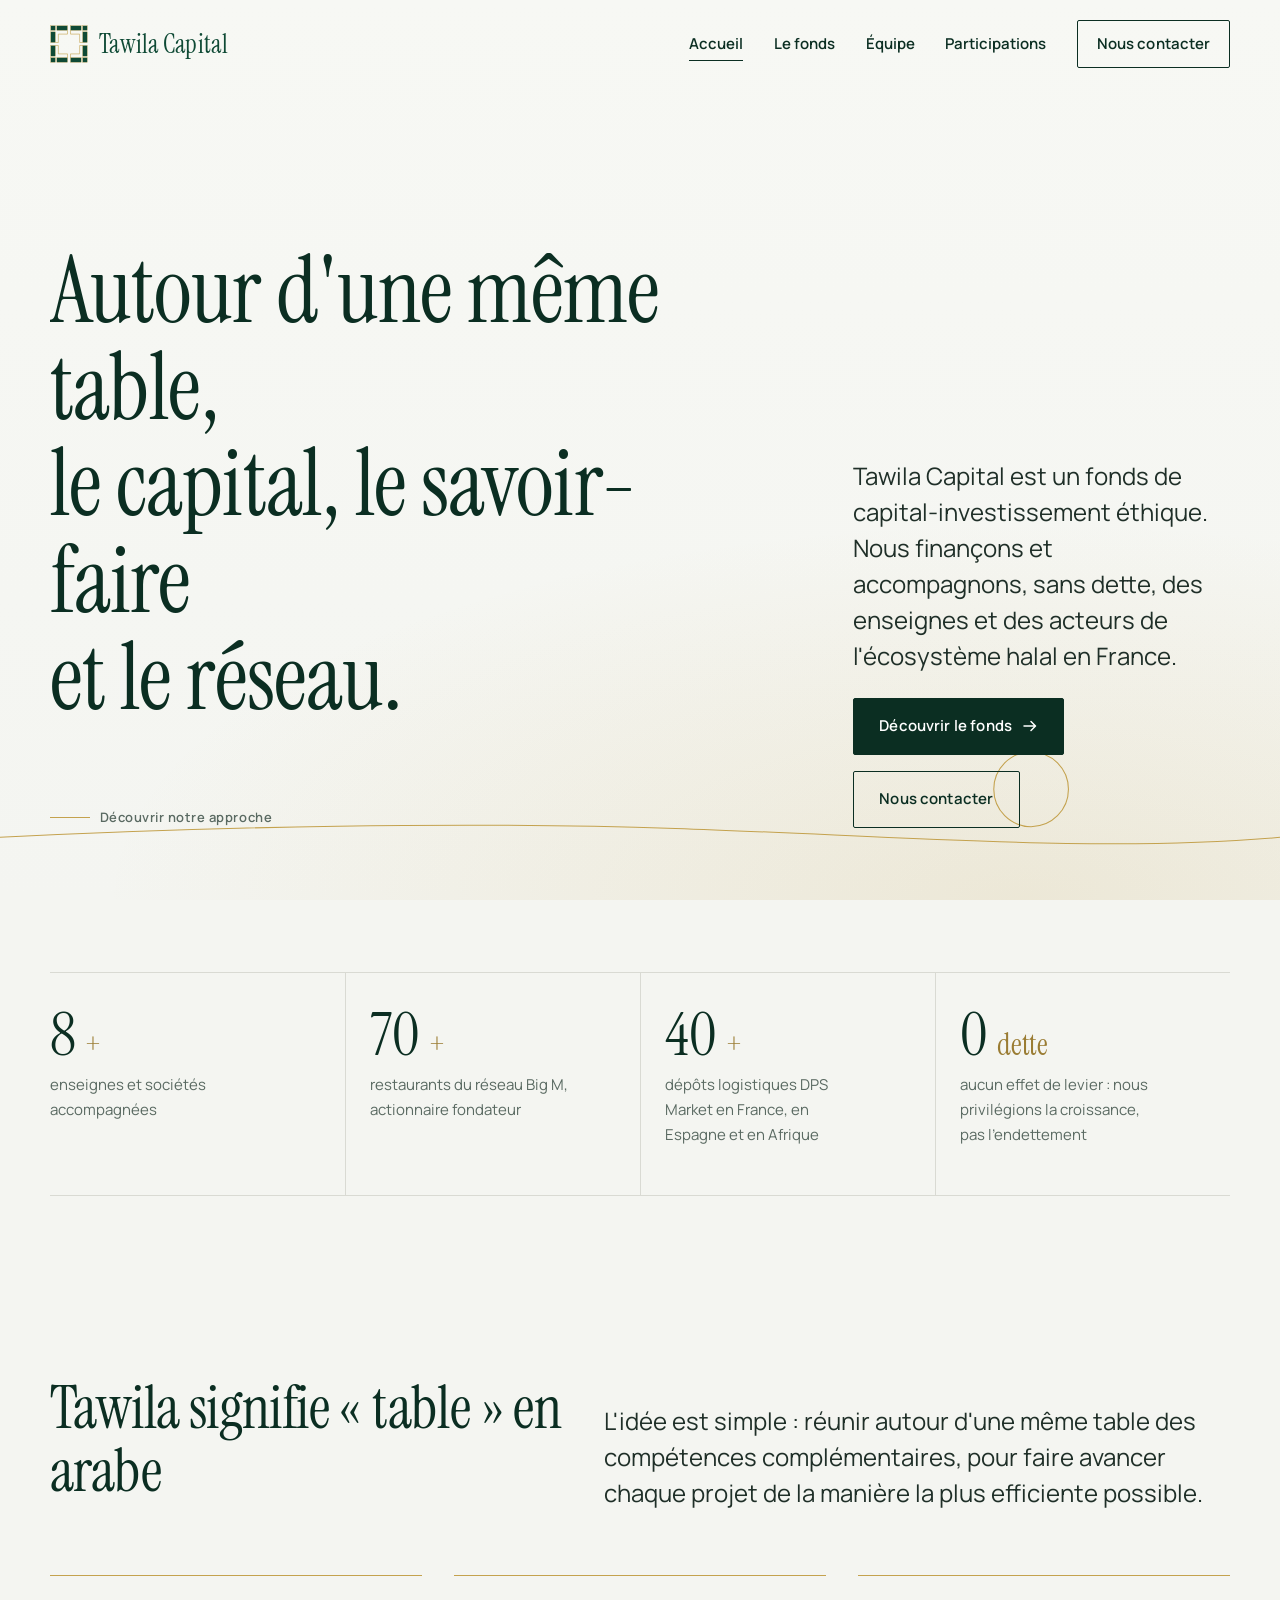
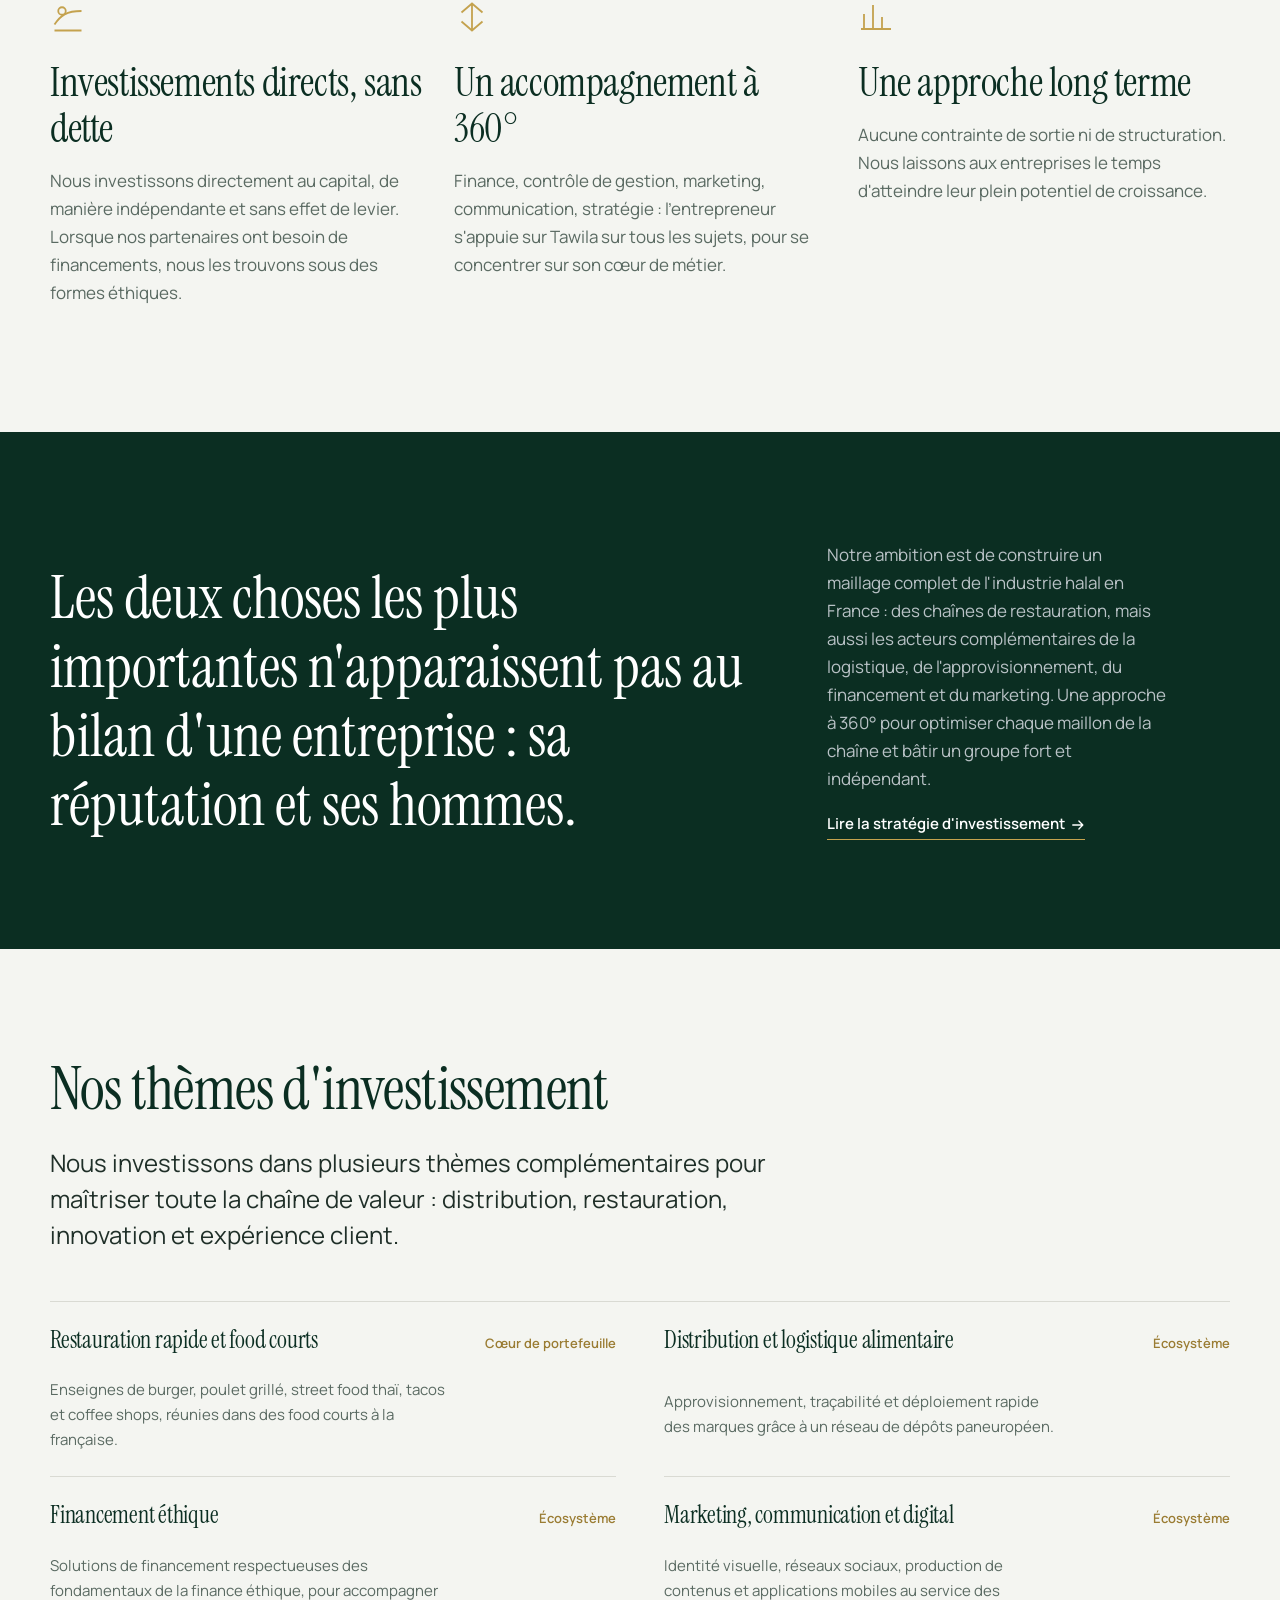
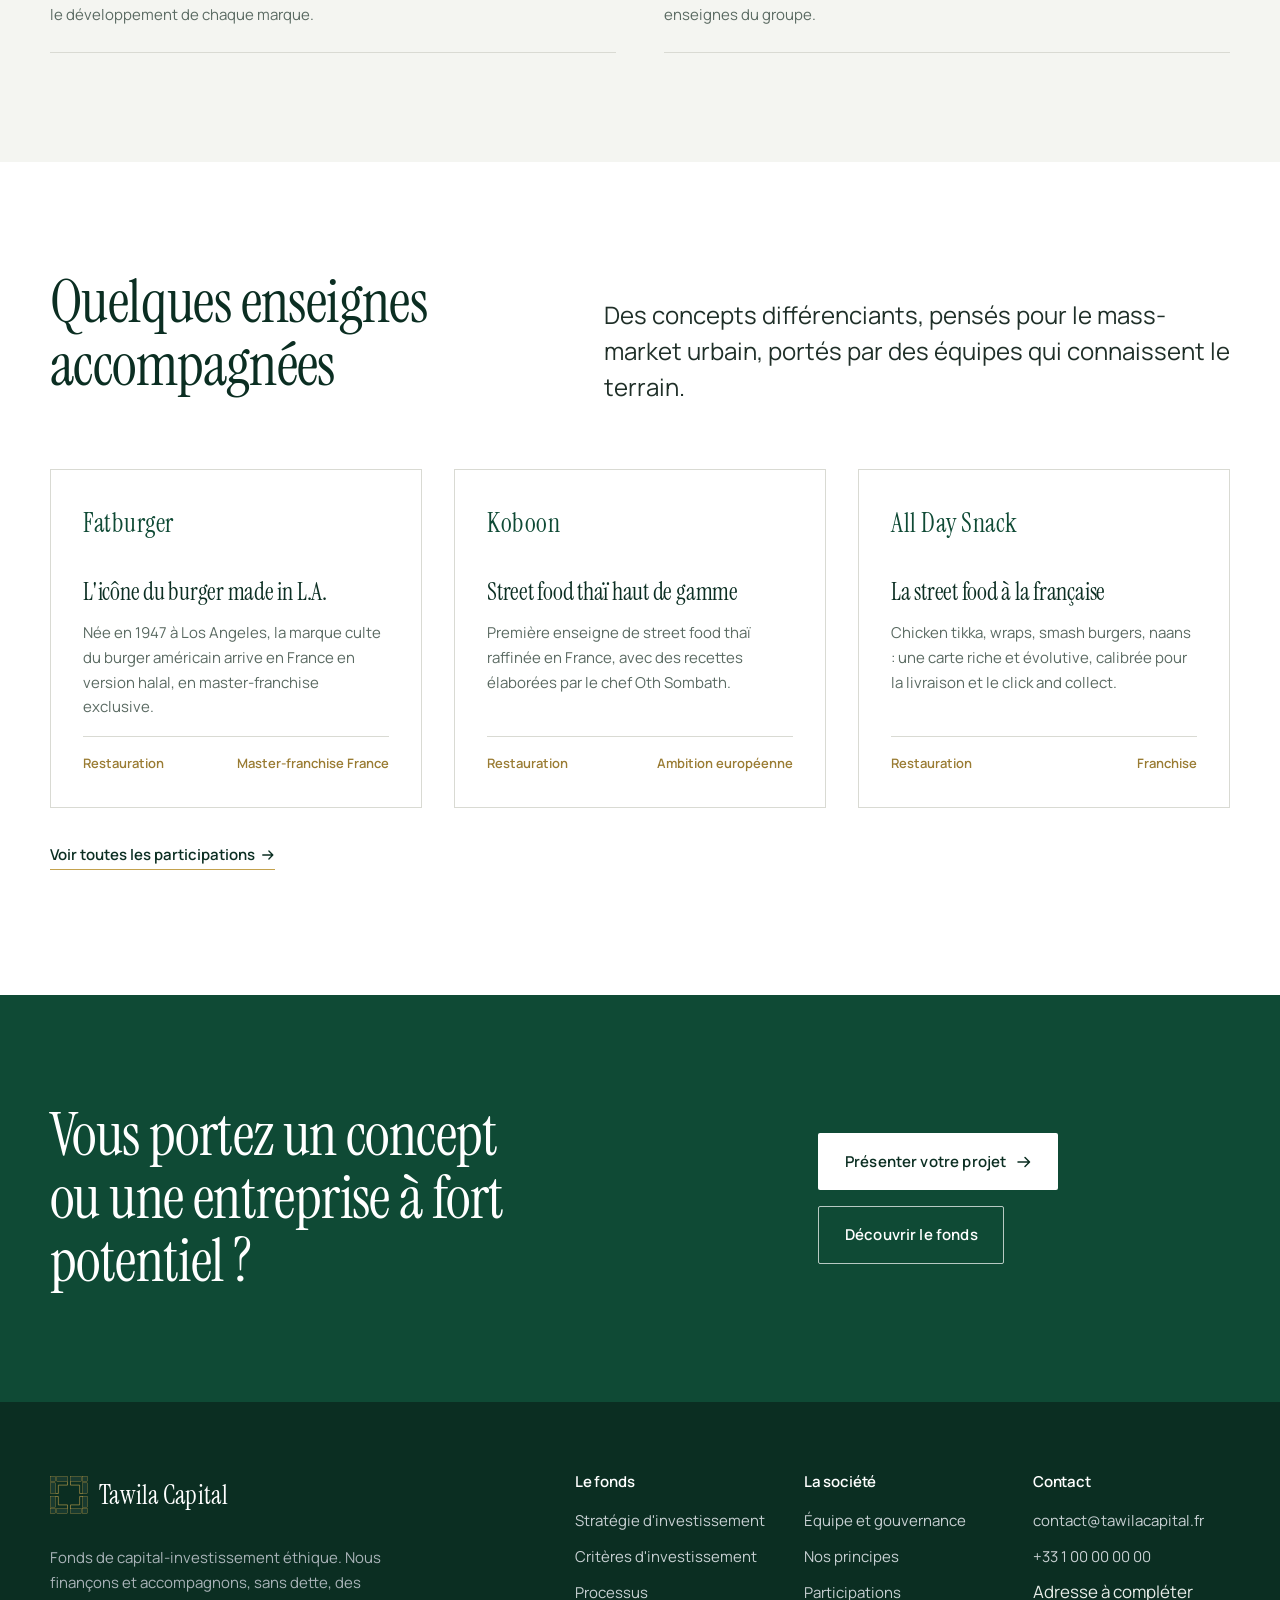
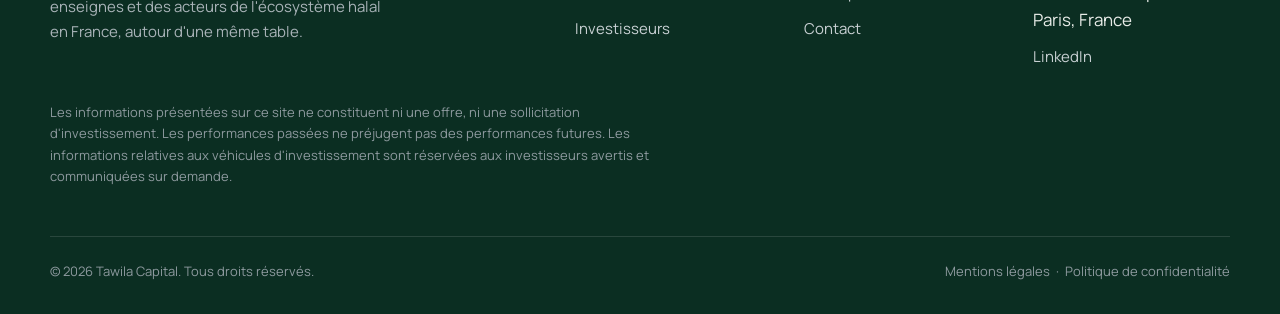
==== site/index.html @ a680b04d "Site vitrine Tawila Capital : maquette HTML, SEO complet, aperçu monopage et guides de conversion Wo" ====
<!DOCTYPE html>
<html lang="fr" dir="ltr">
<head>
  <meta charset="utf-8">
  <meta name="viewport" content="width=device-width, initial-scale=1">
  <!-- SEO : titre et description (à reporter dans Rank Math / Yoast sous WordPress) -->
  <title>Tawila Capital | Fonds d'investissement éthique et sans dette</title>
  <meta name="description" content="Tawila Capital est un fonds de capital-investissement éthique qui finance et accompagne, sans dette, les enseignes et acteurs de l'écosystème halal en France : restauration, distribution, logistique, marketing.">
  <meta name="robots" content="index, follow, max-image-preview:large, max-snippet:-1, max-video-preview:-1">
  <meta name="author" content="Tawila Capital">
  <meta name="theme-color" content="#0f4a35">
  <link rel="canonical" href="https://www.tawilacapital.fr/">
  <link rel="alternate" hreflang="fr" href="https://www.tawilacapital.fr/">
  <link rel="alternate" hreflang="x-default" href="https://www.tawilacapital.fr/">

  <!-- Open Graph -->
  <meta property="og:type" content="website">
  <meta property="og:site_name" content="Tawila Capital">
  <meta property="og:locale" content="fr_FR">
  <meta property="og:title" content="Tawila Capital | Fonds d'investissement éthique et sans dette">
  <meta property="og:description" content="Tawila Capital est un fonds de capital-investissement éthique qui finance et accompagne, sans dette, les enseignes et acteurs de l'écosystème halal en France : restauration, distribution, logistique, marketing.">
  <meta property="og:url" content="https://www.tawilacapital.fr/">
  <meta property="og:image" content="https://www.tawilacapital.fr/assets/img/og-image.png">
  <meta property="og:image:width" content="1200">
  <meta property="og:image:height" content="630">
  <meta property="og:image:alt" content="Tawila Capital, fonds de capital-investissement éthique">

  <!-- Twitter / X -->
  <meta name="twitter:card" content="summary_large_image">
  <meta name="twitter:title" content="Tawila Capital | Fonds d'investissement éthique et sans dette">
  <meta name="twitter:description" content="Tawila Capital est un fonds de capital-investissement éthique qui finance et accompagne, sans dette, les enseignes et acteurs de l'écosystème halal en France : restauration, distribution, logistique, marketing.">
  <meta name="twitter:image" content="https://www.tawilacapital.fr/assets/img/og-image.png">

  <!-- Icônes -->
  <link rel="icon" href="assets/img/favicon.svg" type="image/svg+xml">
  <link rel="apple-touch-icon" href="assets/img/apple-touch-icon.png">
  <link rel="manifest" href="site.webmanifest">

  <!-- Polices -->
  <link rel="preconnect" href="https://fonts.googleapis.com">
  <link rel="preconnect" href="https://fonts.gstatic.com" crossorigin>
  <link rel="stylesheet" href="https://fonts.googleapis.com/css2?family=Instrument+Serif:ital@0;1&family=Manrope:wght@400;500;600;700&display=swap">
  <link rel="stylesheet" href="assets/css/style.css">

  <!-- Données structurées -->
  <script type="application/ld+json">
  {
    "@context": "https://schema.org",
    "@type": ["Organization", "FinancialService"],
    "@id": "https://www.tawilacapital.fr/#organization",
    "name": "Tawila Capital",
    "alternateName": "Tawila Capital Investissement",
    "legalName": "Tawila Capital",
    "url": "https://www.tawilacapital.fr/",
    "logo": { "@type": "ImageObject", "url": "https://www.tawilacapital.fr/assets/img/logo.png", "width": 840, "height": 200 },
    "image": "https://www.tawilacapital.fr/assets/img/og-image.png",
    "description": "Fonds de capital-investissement éthique qui finance et accompagne, sans dette, les enseignes et acteurs de l'écosystème halal en France.",
    "foundingDate": "2019",
    "email": "contact@tawilacapital.fr",
    "telephone": "+33 1 00 00 00 00",
    "address": { "@type": "PostalAddress", "streetAddress": "Adresse à compléter", "postalCode": "75000", "addressLocality": "Paris", "addressCountry": "FR" },
    "areaServed": ["FR", "ES", "GB", "MA"],
    "knowsAbout": ["Capital-investissement", "Capital-risque", "Capital-développement", "Restauration halal", "Franchise", "Finance éthique", "Distribution alimentaire"],
    "sameAs": ["https://www.linkedin.com/company/tawila-capital"]
  }
  </script>
  <script type="application/ld+json">
  {
    "@context": "https://schema.org",
    "@type": "WebSite",
    "@id": "https://www.tawilacapital.fr/#website",
    "url": "https://www.tawilacapital.fr/",
    "name": "Tawila Capital",
    "inLanguage": "fr-FR",
    "publisher": { "@id": "https://www.tawilacapital.fr/#organization" }
  }
  </script>
</head>
<body>
<a class="skip-link" href="#contenu">Aller au contenu</a>
<header class="site-header">
  <div class="container">
    <a class="brand" href="index.html" aria-label="Tawila Capital, retour à l'accueil">
      <svg class="brand__mark" viewBox="0 0 100 100" aria-hidden="true">
        <g class="b"><rect x="2" y="2" width="12" height="12"/><rect x="18" y="2" width="28" height="12"/><rect x="54" y="2" width="28" height="12"/><rect x="86" y="2" width="12" height="12"/><rect x="2" y="18" width="12" height="28"/><rect x="86" y="18" width="12" height="28"/><rect x="2" y="54" width="12" height="28"/><rect x="86" y="54" width="12" height="28"/><rect x="2" y="86" width="12" height="12"/><rect x="18" y="86" width="28" height="12"/><rect x="54" y="86" width="28" height="12"/><rect x="86" y="86" width="12" height="12"/></g>
        <g class="g"><path d="M46 14v10H22v22H14"/><path d="M54 14v10h24v22h8"/><path d="M46 86V76H22V54H14"/><path d="M54 86V76h24V54h8"/></g>
      </svg>
      <span class="brand__name">Tawila Capital</span>
    </a>
    <button class="nav-toggle" type="button" aria-expanded="false" aria-controls="navigation" aria-label="Ouvrir le menu">
      <span></span><span></span><span></span>
    </button>
    <nav class="nav" id="navigation" aria-label="Navigation principale">
      <a href="index.html" aria-current="page">Accueil</a>
      <a href="le-fonds.html">Le fonds</a>
      <a href="equipe.html">Équipe</a>
      <a href="participations.html">Participations</a>
      <a class="btn" href="contact.html">Nous contacter</a>
    </nav>
  </div>
</header>
<main id="contenu">
  <section class="hero">
    <div class="hero__sky" aria-hidden="true"></div>
    <div class="container hero__inner">
      <div>
        <h1>
          <span class="line"><span>Autour d'une même table,</span></span>
          <span class="line"><span>le capital, le savoir-faire</span></span>
          <span class="line"><span>et le réseau.</span></span>
        </h1>
        <a class="scroll-cue" href="#approche"><i></i> Découvrir notre approche</a>
      </div>
      <div class="hero__aside">
        <p class="lead">Tawila Capital est un fonds de capital-investissement éthique. Nous finançons et accompagnons, sans dette, des enseignes et des acteurs de l'écosystème halal en France.</p>
        <div class="hero__actions">
          <a class="btn btn--solid" href="le-fonds.html">Découvrir le fonds <svg viewBox="0 0 16 16" aria-hidden="true" fill="none" stroke="currentColor" stroke-width="1.5" stroke-linecap="round" stroke-linejoin="round"><path d="M2 8h11M9 3.5 13.5 8 9 12.5"/></svg></a>
          <a class="btn" href="contact.html">Nous contacter</a>
        </div>
      </div>
    </div>
    <svg class="hero__horizon" viewBox="0 0 1440 220" preserveAspectRatio="none" aria-hidden="true">
  <path d="M0 150 C 240 138, 520 132, 760 140 S 1240 168, 1440 150"/>
  <circle class="sun" cx="1160" cy="96" r="42"/>
</svg>
  </section>

  <!-- Chiffres clés : issus de la brochure Tawila. Modifier data-count pour changer la valeur animée. -->
  <section class="section section--tight" aria-labelledby="chiffres-titre">
    <div class="container">
      <h2 id="chiffres-titre" class="visually-hidden">Chiffres clés</h2>
      <ul class="stats reveal">
        <li><div class="stat__value"><span data-count="8">0</span><small>+</small></div><p class="stat__label">enseignes et sociétés accompagnées</p></li>
        <li><div class="stat__value"><span data-count="70">0</span><small>+</small></div><p class="stat__label">restaurants du réseau Big M, actionnaire fondateur</p></li>
        <li><div class="stat__value"><span data-count="40">0</span><small>+</small></div><p class="stat__label">dépôts logistiques DPS Market en France, en Espagne et en Afrique</p></li>
        <li><div class="stat__value"><span>0</span><small>dette</small></div><p class="stat__label">aucun effet de levier : nous privilégions la croissance, pas l'endettement</p></li>
      </ul>
    </div>
  </section>

  <section class="section" id="approche" aria-labelledby="approche-titre">
    <div class="container">
      <div class="section-head section-head--split reveal">
        <h2 id="approche-titre">Tawila signifie « table » en arabe</h2>
        <p class="lead">L'idée est simple : réunir autour d'une même table des compétences complémentaires, pour faire avancer chaque projet de la manière la plus efficiente possible.</p>
      </div>
      <div class="pillars">
        <article class="pillar reveal">
          <span class="horizon"></span>
          <div class="pillar__icon"><svg viewBox="0 0 24 24" aria-hidden="true"><path d="M3 17c4-6 8-9 18-9M3 21h18"/><circle cx="8" cy="8" r="2.5"/></svg></div>
          <h3>Investissements directs, sans dette</h3>
          <p>Nous investissons directement au capital, de manière indépendante et sans effet de levier. Lorsque nos partenaires ont besoin de financements, nous les trouvons sous des formes éthiques.</p>
        </article>
        <article class="pillar reveal" data-delay="1">
          <span class="horizon"></span>
          <div class="pillar__icon"><svg viewBox="0 0 24 24" aria-hidden="true"><path d="M12 3v18M5 9l7-6 7 6M5 15l7 6 7-6"/></svg></div>
          <h3>Un accompagnement à 360°</h3>
          <p>Finance, contrôle de gestion, marketing, communication, stratégie : l'entrepreneur s'appuie sur Tawila sur tous les sujets, pour se concentrer sur son cœur de métier.</p>
        </article>
        <article class="pillar reveal" data-delay="2">
          <span class="horizon"></span>
          <div class="pillar__icon"><svg viewBox="0 0 24 24" aria-hidden="true"><path d="M4 20V10M10 20V4M16 20v-8M22 20H2"/></svg></div>
          <h3>Une approche long terme</h3>
          <p>Aucune contrainte de sortie ni de structuration. Nous laissons aux entreprises le temps d'atteindre leur plein potentiel de croissance.</p>
        </article>
      </div>
    </div>
  </section>

  <section class="section section--dark" aria-labelledby="these-titre">
    <div class="container thesis reveal">
      <div>
        <h2 id="these-titre" class="visually-hidden">Notre conviction</h2>
        <p class="quote">Les deux choses les plus importantes n'apparaissent pas au bilan d'une entreprise : sa réputation et ses hommes.</p>
      </div>
      <div class="thesis__aside">
        <p>Notre ambition est de construire un maillage complet de l'industrie halal en France : des chaînes de restauration, mais aussi les acteurs complémentaires de la logistique, de l'approvisionnement, du financement et du marketing. Une approche à 360° pour optimiser chaque maillon de la chaîne et bâtir un groupe fort et indépendant.</p>
        <a class="link" href="le-fonds.html">Lire la stratégie d'investissement <svg viewBox="0 0 16 16" aria-hidden="true" fill="none" stroke="currentColor" stroke-width="1.5" stroke-linecap="round" stroke-linejoin="round"><path d="M2 8h11M9 3.5 13.5 8 9 12.5"/></svg></a>
      </div>
    </div>
  </section>

  <section class="section" aria-labelledby="secteurs-titre">
    <div class="container">
      <div class="section-head reveal">
        <h2 id="secteurs-titre">Nos thèmes d'investissement</h2>
        <p class="lead">Nous investissons dans plusieurs thèmes complémentaires pour maîtriser toute la chaîne de valeur : distribution, restauration, innovation et expérience client.</p>
      </div>
      <ul class="sectors reveal">
        <li class="sector"><h3>Restauration rapide et food courts</h3><span class="sector__tag">Cœur de portefeuille</span><p>Enseignes de burger, poulet grillé, street food thaï, tacos et coffee shops, réunies dans des food courts à la française.</p></li>
        <li class="sector"><h3>Distribution et logistique alimentaire</h3><span class="sector__tag">Écosystème</span><p>Approvisionnement, traçabilité et déploiement rapide des marques grâce à un réseau de dépôts paneuropéen.</p></li>
        <li class="sector"><h3>Financement éthique</h3><span class="sector__tag">Écosystème</span><p>Solutions de financement respectueuses des fondamentaux de la finance éthique, pour accompagner le développement de chaque marque.</p></li>
        <li class="sector"><h3>Marketing, communication et digital</h3><span class="sector__tag">Écosystème</span><p>Identité visuelle, réseaux sociaux, production de contenus et applications mobiles au service des enseignes du groupe.</p></li>
      </ul>
    </div>
  </section>

  <section class="section section--white" aria-labelledby="participations-titre">
    <div class="container">
      <div class="section-head section-head--split reveal">
        <h2 id="participations-titre">Quelques enseignes accompagnées</h2>
        <p class="lead">Des concepts différenciants, pensés pour le mass-market urbain, portés par des équipes qui connaissent le terrain.</p>
      </div>
      <div class="portfolio">
        <article class="holding reveal"><div class="holding__logo">Fatburger</div><h3>L'icône du burger made in L.A.</h3><p>Née en 1947 à Los Angeles, la marque culte du burger américain arrive en France en version halal, en master-franchise exclusive.</p><div class="holding__meta"><span>Restauration</span><span>Master-franchise France</span></div></article>
        <article class="holding reveal" data-delay="1"><div class="holding__logo">Koboon</div><h3>Street food thaï haut de gamme</h3><p>Première enseigne de street food thaï raffinée en France, avec des recettes élaborées par le chef Oth Sombath.</p><div class="holding__meta"><span>Restauration</span><span>Ambition européenne</span></div></article>
        <article class="holding reveal" data-delay="2"><div class="holding__logo">All Day Snack</div><h3>La street food à la française</h3><p>Chicken tikka, wraps, smash burgers, naans : une carte riche et évolutive, calibrée pour la livraison et le click and collect.</p><div class="holding__meta"><span>Restauration</span><span>Franchise</span></div></article>
      </div>
      <p style="margin-top: var(--s-4)"><a class="link" href="participations.html">Voir toutes les participations <svg viewBox="0 0 16 16" aria-hidden="true" fill="none" stroke="currentColor" stroke-width="1.5" stroke-linecap="round" stroke-linejoin="round"><path d="M2 8h11M9 3.5 13.5 8 9 12.5"/></svg></a></p>
    </div>
  </section>

  
<section class="section section--abysse">
  <div class="container cta reveal">
    <h2>Vous portez un concept ou une entreprise à fort potentiel ?</h2>
    <div class="cta__actions">
      <a class="btn btn--light btn--solid" href="contact.html">Présenter votre projet <svg viewBox="0 0 16 16" aria-hidden="true" fill="none" stroke="currentColor" stroke-width="1.5" stroke-linecap="round" stroke-linejoin="round"><path d="M2 8h11M9 3.5 13.5 8 9 12.5"/></svg></a>
      <a class="btn btn--light" href="le-fonds.html">Découvrir le fonds</a>
    </div>
  </div>
</section>
</main>
<footer class="site-footer">
  <div class="container">
    <div class="footer__grid">
      <div class="footer__about">
        <a class="brand" href="index.html" aria-label="Tawila Capital, retour à l'accueil">
          <svg class="brand__mark" viewBox="0 0 100 100" aria-hidden="true">
        <g class="b"><rect x="2" y="2" width="12" height="12"/><rect x="18" y="2" width="28" height="12"/><rect x="54" y="2" width="28" height="12"/><rect x="86" y="2" width="12" height="12"/><rect x="2" y="18" width="12" height="28"/><rect x="86" y="18" width="12" height="28"/><rect x="2" y="54" width="12" height="28"/><rect x="86" y="54" width="12" height="28"/><rect x="2" y="86" width="12" height="12"/><rect x="18" y="86" width="28" height="12"/><rect x="54" y="86" width="28" height="12"/><rect x="86" y="86" width="12" height="12"/></g>
        <g class="g"><path d="M46 14v10H22v22H14"/><path d="M54 14v10h24v22h8"/><path d="M46 86V76H22V54H14"/><path d="M54 86V76h24V54h8"/></g>
      </svg>
          <span class="brand__name">Tawila Capital</span>
        </a>
        <p>Fonds de capital-investissement éthique. Nous finançons et accompagnons, sans dette, des enseignes et des acteurs de l'écosystème halal en France, autour d'une même table.</p>
      </div>
      <div class="footer__col">
        <h4>Le fonds</h4>
        <ul>
          <li><a href="le-fonds.html">Stratégie d'investissement</a></li>
          <li><a href="le-fonds.html#criteres">Critères d'investissement</a></li>
          <li><a href="le-fonds.html#processus">Processus</a></li>
          <li><a href="le-fonds.html#investisseurs">Investisseurs</a></li>
        </ul>
      </div>
      <div class="footer__col">
        <h4>La société</h4>
        <ul>
          <li><a href="equipe.html">Équipe et gouvernance</a></li>
          <li><a href="equipe.html#principes">Nos principes</a></li>
          <li><a href="participations.html">Participations</a></li>
          <li><a href="contact.html">Contact</a></li>
        </ul>
      </div>
      <div class="footer__col">
        <h4>Contact</h4>
        <ul>
          <li><a href="mailto:contact@tawilacapital.fr">contact@tawilacapital.fr</a></li>
          <li><a href="tel:+33100000000">+33 1 00 00 00 00</a></li>
          <li>Adresse à compléter<br>Paris, France</li>
          <li><a href="https://www.linkedin.com/company/tawila-capital" rel="noopener" target="_blank">LinkedIn</a></li>
        </ul>
      </div>
    </div>
    <p class="footer__disclaimer">Les informations présentées sur ce site ne constituent ni une offre, ni une sollicitation d'investissement. Les performances passées ne préjugent pas des performances futures. Les informations relatives aux véhicules d'investissement sont réservées aux investisseurs avertis et communiquées sur demande.</p>
    <div class="footer__bottom">
      <span>© <span data-year>2026</span> Tawila Capital. Tous droits réservés.</span>
      <span><a href="mentions-legales.html">Mentions légales</a> &nbsp;·&nbsp; <a href="politique-de-confidentialite.html">Politique de confidentialité</a></span>
    </div>
  </div>
</footer>
<script src="assets/js/main.js" defer></script>
</body>
</html>
---- site/assets/css/style.css ----
/* =========================================================
   TAWILA — Feuille de style principale
   Palette, typographie et composants.
   Tout est piloté par les variables ci-dessous : modifiez
   une couleur ou une police ici et le site entier suit.
   ========================================================= */

:root {
  /* Couleurs */
  --encre: #0b2e22;       /* vert profond : fond sombre, textes forts */
  --abysse: #0f4a35;      /* vert Tawila (logo) : bandes sombres */
  --pierre: #d9dad3;      /* traits, bordures */
  --brume: #f4f5f1;       /* fond clair principal */
  --blanc: #ffffff;
  --laiton: #c4a24e;      /* or Tawila (logo) : accent, avec parcimonie */
  --laiton-fonce: #9a7c33;
  --texte: #1f2f28;
  --texte-doux: #5a6a62;
  --texte-inverse: #e8ece8;

  /* Typographie */
  --font-display: "Instrument Serif", "Iowan Old Style", "Palatino Linotype", Georgia, serif;
  --font-body: "Manrope", "Segoe UI", Helvetica, Arial, sans-serif;

  /* Échelle typographique (fluide) */
  --t-xs: 0.8125rem;
  --t-sm: 0.9375rem;
  --t-md: 1.0625rem;
  --t-lg: clamp(1.25rem, 1.05rem + 0.6vw, 1.5rem);
  --t-xl: clamp(1.75rem, 1.3rem + 1.6vw, 2.5rem);
  --t-2xl: clamp(2.25rem, 1.5rem + 3vw, 3.75rem);
  --t-3xl: clamp(2.75rem, 1.6rem + 5.2vw, 6rem);

  /* Espacements */
  --s-1: 0.5rem;
  --s-2: 1rem;
  --s-3: 1.5rem;
  --s-4: 2rem;
  --s-5: 3rem;
  --s-6: 4.5rem;
  --s-7: clamp(4.5rem, 6vw + 2rem, 8.5rem);

  --container: 1180px;
  --gutter: clamp(1.25rem, 4vw, 3rem);
  --header-h: 88px;

  --ease-out: cubic-bezier(0.22, 1, 0.36, 1);
  --dur: 900ms;
}

/* ---------- Base ---------- */
*, *::before, *::after { box-sizing: border-box; }
html { scroll-behavior: smooth; -webkit-text-size-adjust: 100%; }
body {
  margin: 0;
  font-family: var(--font-body);
  font-size: var(--t-md);
  line-height: 1.65;
  color: var(--texte);
  background: var(--brume);
  -webkit-font-smoothing: antialiased;
}
img, svg { display: block; max-width: 100%; }
a { color: inherit; text-decoration: none; }
p { margin: 0 0 var(--s-2); }
ul, ol { margin: 0; padding: 0; list-style: none; }
h1, h2, h3, h4 {
  font-family: var(--font-display);
  font-weight: 400;
  line-height: 1.05;
  letter-spacing: -0.01em;
  margin: 0 0 var(--s-3);
  color: var(--encre);
}
h1 { font-size: var(--t-3xl); }
h2 { font-size: var(--t-2xl); }
h3 { font-size: var(--t-xl); line-height: 1.15; }
h4 { font-size: var(--t-lg); font-family: var(--font-body); font-weight: 600; }
.lead { font-size: var(--t-lg); line-height: 1.5; color: var(--texte); max-width: 40ch; }
.muted { color: var(--texte-doux); }
.serif { font-family: var(--font-display); }
.italic { font-style: italic; }

:focus-visible { outline: 2px solid var(--laiton); outline-offset: 3px; border-radius: 2px; }
.skip-link {
  position: absolute; left: var(--s-2); top: -100px;
  background: var(--encre); color: #fff; padding: 0.6rem 1rem; z-index: 1000;
}
.skip-link:focus { top: var(--s-2); }
.visually-hidden {
  position: absolute !important; width: 1px; height: 1px; overflow: hidden;
  clip: rect(0 0 0 0); white-space: nowrap;
}

.container { width: min(100% - 2 * var(--gutter), var(--container)); margin-inline: auto; }
.section { padding-block: var(--s-7); }
.section--tight { padding-block: var(--s-6); }
.section--dark { background: var(--encre); color: var(--texte-inverse); }
.section--dark h1, .section--dark h2, .section--dark h3 { color: #fff; }
.section--dark .muted { color: #a9b3b8; }
.section--abysse { background: var(--abysse); color: var(--texte-inverse); }
.section--abysse h2, .section--abysse h3 { color: #fff; }
.section--white { background: var(--blanc); }

.grid { display: grid; gap: var(--s-4); }
.grid--2 { grid-template-columns: repeat(2, 1fr); }
.grid--3 { grid-template-columns: repeat(3, 1fr); }
.grid--4 { grid-template-columns: repeat(4, 1fr); }
.grid--side { grid-template-columns: minmax(0, 4fr) minmax(0, 7fr); gap: var(--s-6); align-items: start; }
@media (max-width: 900px) {
  .grid--3, .grid--4 { grid-template-columns: repeat(2, 1fr); }
  .grid--side { grid-template-columns: 1fr; gap: var(--s-4); }
}
@media (max-width: 600px) {
  .grid--2, .grid--3, .grid--4 { grid-template-columns: 1fr; }
}

/* En-tête de section : titre + intro sur deux colonnes */
.section-head { margin-bottom: var(--s-5); }
.section-head h2 { max-width: 20ch; }
.section-head .lead { max-width: 52ch; }
.section-head--split { display: grid; grid-template-columns: minmax(0, 5fr) minmax(0, 6fr); gap: var(--s-4); align-items: end; }
@media (max-width: 900px) { .section-head--split { grid-template-columns: 1fr; } }

/* ---------- Ligne d'horizon (motif signature) ---------- */
.horizon { width: 100%; height: 1px; background: var(--pierre); position: relative; overflow: visible; }
.horizon::after {
  content: ""; position: absolute; inset: 0;
  background: var(--laiton);
  transform: scaleX(0); transform-origin: left center;
  transition: transform 1400ms var(--ease-out);
}
.is-visible .horizon::after, .horizon.is-visible::after { transform: scaleX(1); }
.section--dark .horizon, .section--abysse .horizon { background: rgba(255,255,255,0.14); }

/* ---------- Boutons ---------- */
.btn {
  display: inline-flex; align-items: center; gap: 0.6rem;
  padding: 0.95rem 1.6rem;
  font-weight: 600; font-size: var(--t-sm); letter-spacing: 0.01em;
  border: 1px solid var(--encre); color: var(--encre); background: transparent;
  border-radius: 2px; cursor: pointer;
  transition: background 300ms, color 300ms, border-color 300ms, transform 300ms var(--ease-out);
}
.btn:hover { background: var(--encre); color: #fff; }
.btn--solid { background: var(--encre); color: #fff; }
.btn--solid:hover { background: var(--abysse); border-color: var(--abysse); }
.btn--light { border-color: rgba(255,255,255,0.7); color: #fff; }
.btn--light:hover { background: #fff; color: var(--encre); border-color: #fff; }
.btn--light.btn--solid { background: #fff; color: var(--encre); }
.btn--light.btn--solid:hover { background: var(--brume); }
.btn svg { width: 16px; height: 16px; transition: transform 300ms var(--ease-out); }
.btn:hover svg { transform: translateX(3px); }

.link {
  display: inline-flex; align-items: center; gap: 0.4rem;
  font-weight: 600; font-size: var(--t-sm); color: var(--encre);
  border-bottom: 1px solid var(--laiton); padding-bottom: 2px;
  transition: border-color 300ms, color 300ms;
}
.link:hover { color: var(--laiton-fonce); border-color: transparent; }
.link svg { width: 14px; height: 14px; flex: none; transition: transform 300ms var(--ease-out); }
.link:hover svg { transform: translateX(3px); }
.section--dark .link, .section--abysse .link { color: #fff; }

/* ---------- En-tête ---------- */
.site-header {
  position: fixed; inset: 0 0 auto 0; z-index: 100;
  height: var(--header-h);
  display: flex; align-items: center;
  transition: background 400ms, box-shadow 400ms, height 400ms;
}
.site-header.is-scrolled {
  height: 70px;
  background: rgba(244, 245, 241, 0.88);
  backdrop-filter: saturate(160%) blur(12px);
  -webkit-backdrop-filter: saturate(160%) blur(12px);
  box-shadow: 0 1px 0 rgba(14, 27, 37, 0.08);
}
.site-header .container { display: flex; align-items: center; justify-content: space-between; gap: var(--s-4); }
.brand { display: inline-flex; align-items: center; gap: 0.7rem; }
.brand__mark { width: 38px; height: 38px; flex: none; }
.brand__name {
  font-family: var(--font-display); font-size: 1.6rem; letter-spacing: 0.01em; color: var(--abysse);
  transform: translateY(1px); white-space: nowrap;
}
.brand__mark .b { fill: var(--abysse); stroke: var(--laiton); stroke-width: 0.9; }
.brand__mark .g { fill: none; stroke: var(--laiton); stroke-width: 1.6; }
.site-header--dark:not(.is-scrolled) .brand__mark .b { fill: rgba(255,255,255,0.08); }
.site-footer .brand__mark .b { fill: rgba(255,255,255,0.06); }
.site-header--dark:not(.is-scrolled) .brand__name { color: #fff; }
.site-header--dark:not(.is-scrolled) .nav a { color: #fff; }
.site-header--dark:not(.is-scrolled) .nav a::after { background: #fff; }
.site-header--dark:not(.is-scrolled) .nav .btn { border-color: rgba(255,255,255,0.7); color: #fff; }
.site-header--dark:not(.is-scrolled) .nav .btn:hover { background: #fff; color: var(--encre); }
.site-header--dark:not(.is-scrolled) .nav-toggle span { background: #fff; }

.nav { display: flex; align-items: center; gap: clamp(1.2rem, 2.4vw, 2.4rem); }
.nav a { font-size: var(--t-sm); font-weight: 600; color: var(--encre); position: relative; padding-block: 0.3rem; }
.nav a:not(.btn)::after {
  content: ""; position: absolute; left: 0; right: 0; bottom: 0; height: 1px;
  background: var(--encre); transform: scaleX(0); transform-origin: right;
  transition: transform 350ms var(--ease-out);
}
.nav a:not(.btn):hover::after, .nav a[aria-current="page"]::after { transform: scaleX(1); transform-origin: left; }
.nav .btn { padding: 0.65rem 1.15rem; }

.nav-toggle {
  display: none; width: 44px; height: 44px; border: 0; background: transparent; cursor: pointer;
  flex-direction: column; justify-content: center; align-items: center; gap: 6px; padding: 0;
}
.nav-toggle span { width: 24px; height: 1.5px; background: var(--encre); transition: transform 300ms, opacity 300ms; }
.nav-toggle[aria-expanded="true"] span:nth-child(1) { transform: translateY(7.5px) rotate(45deg); }
.nav-toggle[aria-expanded="true"] span:nth-child(2) { opacity: 0; }
.nav-toggle[aria-expanded="true"] span:nth-child(3) { transform: translateY(-7.5px) rotate(-45deg); }

@media (max-width: 900px) {
  .nav-toggle { display: flex; }
  .nav {
    position: fixed; inset: var(--header-h) 0 0 0; background: var(--brume);
    flex-direction: column; align-items: flex-start; justify-content: flex-start;
    padding: var(--s-4) var(--gutter); gap: var(--s-3);
    transform: translateY(-8px); opacity: 0; visibility: hidden; pointer-events: none;
    transition: opacity 300ms, transform 300ms var(--ease-out), visibility 0s 300ms;
  }
  .nav.is-open { transform: none; opacity: 1; visibility: visible; pointer-events: auto; transition-delay: 0s; }
  .nav a { font-size: var(--t-xl); font-family: var(--font-display); font-weight: 400; color: var(--encre) !important; }
  .nav .btn { font-family: var(--font-body); font-size: var(--t-sm); font-weight: 600; margin-top: var(--s-2); color: var(--encre) !important; border-color: var(--encre) !important; }
  .site-header.is-open { background: var(--brume); }
  .site-header.is-open .brand__name { color: var(--encre); }
  .site-header.is-open .brand__mark .b { fill: var(--abysse); }
  .site-header.is-open .nav-toggle span { background: var(--encre); }
  body.nav-locked { overflow: hidden; }
}

/* ---------- Héros (accueil) ---------- */
.hero {
  position: relative; min-height: 100svh; display: flex; flex-direction: column; justify-content: flex-end;
  padding-top: calc(var(--header-h) + var(--s-5)); padding-bottom: var(--s-6);
  overflow: hidden;
}
.hero__inner { display: grid; grid-template-columns: minmax(0, 8fr) minmax(0, 4fr); gap: var(--s-5); align-items: end; }
@media (max-width: 900px) { .hero__inner { grid-template-columns: 1fr; } }
.hero h1 { max-width: 15ch; margin-bottom: var(--s-4); }
.hero h1 .line { display: block; overflow: hidden; }
.hero h1 .line > span { display: block; transform: translateY(110%); transition: transform 1100ms var(--ease-out); }
.hero.is-ready h1 .line > span { transform: none; }
.hero.is-ready h1 .line:nth-child(2) > span { transition-delay: 90ms; }
.hero.is-ready h1 .line:nth-child(3) > span { transition-delay: 180ms; }
.hero__aside { opacity: 0; transform: translateY(14px); transition: opacity 900ms var(--ease-out) 500ms, transform 900ms var(--ease-out) 500ms; }
.hero.is-ready .hero__aside { opacity: 1; transform: none; }
.hero__aside p { max-width: 36ch; }
.hero__actions { display: flex; flex-wrap: wrap; gap: var(--s-2); margin-top: var(--s-3); }

.hero__sky {
  position: absolute; inset: 0; z-index: -1;
  background:
    radial-gradient(120% 70% at 80% 100%, rgba(196, 162, 78, 0.16) 0%, rgba(196, 162, 78, 0) 60%),
    linear-gradient(180deg, #f7f8f4 0%, var(--brume) 100%);
}
.hero__horizon { position: absolute; left: 0; right: 0; bottom: 0; width: 100%; height: auto; z-index: -1; pointer-events: none; }
.hero__horizon path { fill: none; stroke: var(--laiton); stroke-width: 1.2; stroke-linecap: round;
  stroke-dasharray: 2000; stroke-dashoffset: 2000; transition: stroke-dashoffset 2600ms var(--ease-out) 200ms; }
.hero__horizon .sun { fill: none; stroke: var(--laiton); stroke-width: 1.2; opacity: 0; transform: translateY(12px);
  transition: opacity 1200ms 1600ms, transform 1600ms var(--ease-out) 1600ms; }
.hero.is-ready .hero__horizon path { stroke-dashoffset: 0; }
.hero.is-ready .hero__horizon .sun { opacity: 1; transform: none; }

.scroll-cue {
  display: inline-flex; align-items: center; gap: 0.6rem; font-size: var(--t-xs); font-weight: 600; letter-spacing: 0.04em; color: var(--texte-doux);
  margin-top: var(--s-5);
}
.scroll-cue i { width: 40px; height: 1px; background: var(--laiton); display: block; animation: cue 2.4s var(--ease-out) infinite; transform-origin: left; }
@keyframes cue { 0% { transform: scaleX(0); } 50% { transform: scaleX(1); } 100% { transform: scaleX(0); transform-origin: right; } }

/* ---------- Bandeau de page (pages intérieures) ---------- */
.page-hero { padding-top: calc(var(--header-h) + var(--s-6)); padding-bottom: var(--s-6); position: relative; overflow: hidden; }
.page-hero h1 { max-width: 16ch; }
.page-hero .lead { margin-top: var(--s-2); }
.page-hero--dark { background: var(--encre); color: var(--texte-inverse); }
.page-hero--dark h1 { color: #fff; }
.page-hero--dark .lead { color: #c8d0d3; }
.page-hero__horizon { position: absolute; left: 0; right: 0; bottom: 0; width: 100%; height: auto; pointer-events: none; opacity: 0.9; }
.page-hero__horizon path { fill: none; stroke: var(--laiton); stroke-width: 1; stroke-dasharray: 2000; stroke-dashoffset: 2000; transition: stroke-dashoffset 2400ms var(--ease-out) 150ms; }
.page-hero.is-ready .page-hero__horizon path { stroke-dashoffset: 0; }
.breadcrumb { display: flex; flex-wrap: wrap; gap: 0.5rem; font-size: var(--t-xs); font-weight: 600; margin-bottom: var(--s-3); color: var(--texte-doux); }
.breadcrumb li + li::before { content: "/"; margin-right: 0.5rem; opacity: 0.5; }
.page-hero--dark .breadcrumb { color: #a9b3b8; }
.breadcrumb a:hover { color: var(--laiton); }

/* ---------- Chiffres clés ---------- */
.stats { display: grid; grid-template-columns: repeat(4, 1fr); gap: 0; border-top: 1px solid var(--pierre); }
.stats > li { padding: var(--s-4) var(--s-3) var(--s-4) 0; border-bottom: 1px solid var(--pierre); }
.stats > li + li { border-left: 1px solid var(--pierre); padding-left: var(--s-3); }
.stat__value { font-family: var(--font-display); font-size: var(--t-2xl); line-height: 1; color: var(--encre); display: flex; align-items: baseline; gap: 0.15em; }
.stat__value small { font-size: 0.5em; color: var(--laiton-fonce); font-family: var(--font-display); }
.stat__label { margin-top: var(--s-1); font-size: var(--t-sm); color: var(--texte-doux); max-width: 22ch; }
@media (max-width: 900px) { .stats { grid-template-columns: repeat(2, 1fr); } .stats > li:nth-child(3) { border-left: 0; padding-left: 0; } }
@media (max-width: 480px) { .stats { grid-template-columns: 1fr; } .stats > li + li { border-left: 0; padding-left: 0; } }
.section--dark .stats, .section--dark .stats > li, .section--dark .stats > li + li { border-color: rgba(255,255,255,0.14); }
.section--dark .stat__value { color: #fff; }
.section--dark .stat__label { color: #a9b3b8; }

/* ---------- Colonnes éditoriales (approche, critères) ---------- */
.pillars { display: grid; grid-template-columns: repeat(3, 1fr); gap: var(--s-5) var(--s-4); }
@media (max-width: 900px) { .pillars { grid-template-columns: 1fr; gap: var(--s-4); } }
.pillar { padding-top: var(--s-3); position: relative; }
.pillar .horizon { position: absolute; top: 0; left: 0; }
.pillar h3 { margin-bottom: var(--s-2); }
.pillar p { color: var(--texte-doux); max-width: 38ch; }
.pillar__icon { width: 36px; height: 36px; margin-bottom: var(--s-3); color: var(--laiton); }
.pillar__icon svg { width: 100%; height: 100%; stroke: currentColor; fill: none; stroke-width: 1.2; }

/* ---------- Processus (étapes, séquence réelle) ---------- */
.steps { counter-reset: step; display: grid; gap: 0; border-top: 1px solid var(--pierre); }
.step { display: grid; grid-template-columns: 5rem minmax(0, 4fr) minmax(0, 7fr); gap: var(--s-3); padding: var(--s-4) 0; border-bottom: 1px solid var(--pierre); align-items: start; }
.step::before { counter-increment: step; content: counter(step, decimal-leading-zero); font-family: var(--font-display); font-size: var(--t-xl); color: var(--laiton); line-height: 1; }
.step h3 { font-size: var(--t-lg); margin: 0; }
.step p { margin: 0; color: var(--texte-doux); }
@media (max-width: 800px) { .step { grid-template-columns: 3.5rem 1fr; } .step p { grid-column: 2; } }

/* ---------- Feuille de route ---------- */
.roadmap { display: grid; grid-template-columns: repeat(3, 1fr); gap: var(--s-4); border-top: 1px solid var(--pierre); }
@media (max-width: 800px) { .roadmap { grid-template-columns: 1fr; } }
.roadmap li { padding-top: var(--s-3); position: relative; }
.roadmap li::before { content: ""; position: absolute; top: -1px; left: 0; width: 48px; height: 1px; background: var(--laiton); }
.roadmap__year { font-family: var(--font-display); font-size: var(--t-xl); color: var(--abysse); line-height: 1; margin-bottom: var(--s-2); }
.roadmap p { color: var(--texte-doux); font-size: var(--t-sm); max-width: 34ch; margin: 0; }

/* ---------- Principes (liste éditoriale) ---------- */
.principles { border-top: 1px solid var(--pierre); }
.principles li { display: grid; grid-template-columns: minmax(0, 4fr) minmax(0, 7fr); gap: var(--s-3); padding: var(--s-3) 0; border-bottom: 1px solid var(--pierre); }
@media (max-width: 800px) { .principles li { grid-template-columns: 1fr; gap: var(--s-1); } }
.principles h3 { font-size: var(--t-lg); margin: 0; }
.principles p { margin: 0; color: var(--texte-doux); max-width: 56ch; }
.section--dark .principles, .section--dark .principles li { border-color: rgba(255,255,255,0.14); }
.section--dark .principles p { color: #b3bfb8; }

/* ---------- Citation / thèse ---------- */
.quote { font-family: var(--font-display); font-size: var(--t-2xl); line-height: 1.15; max-width: 26ch; color: #fff; margin: 0; }
.quote + p { margin-top: var(--s-4); }
.thesis { display: grid; grid-template-columns: minmax(0, 7fr) minmax(0, 4fr); gap: var(--s-6); align-items: end; }
@media (max-width: 900px) { .thesis { grid-template-columns: 1fr; gap: var(--s-4); } }
.thesis__aside p { color: #b9c2c6; max-width: 34ch; }

/* ---------- Secteurs ---------- */
.sectors { display: grid; grid-template-columns: repeat(2, 1fr); gap: 0 var(--s-5); border-top: 1px solid var(--pierre); }
@media (max-width: 700px) { .sectors { grid-template-columns: 1fr; } }
.sector { display: grid; grid-template-columns: minmax(0, 1fr) auto; gap: var(--s-3); align-items: baseline; padding: var(--s-3) 0; border-bottom: 1px solid var(--pierre); }
.sector h3 { font-size: var(--t-lg); margin: 0; }
.sector p { grid-column: 1 / -1; margin: 0; color: var(--texte-doux); font-size: var(--t-sm); max-width: 44ch; }
.sector__tag { font-size: var(--t-xs); font-weight: 600; color: var(--laiton-fonce); white-space: nowrap; }

/* ---------- Équipe ---------- */
.team { display: grid; grid-template-columns: repeat(3, 1fr); gap: var(--s-5) var(--s-4); }
@media (max-width: 900px) { .team { grid-template-columns: repeat(2, 1fr); } }
@media (max-width: 560px) { .team { grid-template-columns: 1fr; } }
.member figure { margin: 0; }
.member__photo {
  aspect-ratio: 4 / 5; background: var(--pierre); overflow: hidden; position: relative;
  display: grid; place-items: center; border-radius: 2px;
}
.member__photo img { width: 100%; height: 100%; object-fit: cover; transition: transform 1200ms var(--ease-out); }
.member:hover .member__photo img { transform: scale(1.03); }
.member__initials { font-family: var(--font-display); font-size: 3.5rem; color: var(--abysse); opacity: 0.45; letter-spacing: 0.05em; }
.member__photo--org { aspect-ratio: 16 / 9; background: var(--blanc); border: 1px solid var(--pierre); }
.member__photo--org .member__initials { font-size: 2rem; opacity: 1; letter-spacing: 0.02em; }
.member figcaption { padding-top: var(--s-3); }
.member h3 { font-size: var(--t-lg); margin: 0 0 0.2rem; }
.member__role { color: var(--laiton-fonce); font-size: var(--t-sm); font-weight: 600; margin-bottom: var(--s-2); }
.member p { color: var(--texte-doux); font-size: var(--t-sm); max-width: 36ch; }
.member__links { display: flex; gap: var(--s-2); margin-top: var(--s-2); }
.member__links a { font-size: var(--t-xs); font-weight: 600; border-bottom: 1px solid var(--pierre); }
.member__links a:hover { border-color: var(--laiton); }

/* ---------- Participations ---------- */
.portfolio { display: grid; grid-template-columns: repeat(3, 1fr); gap: var(--s-4); }
@media (max-width: 900px) { .portfolio { grid-template-columns: repeat(2, 1fr); } }
@media (max-width: 560px) { .portfolio { grid-template-columns: 1fr; } }
.holding { background: var(--blanc); border: 1px solid var(--pierre); padding: var(--s-4); display: flex; flex-direction: column; gap: var(--s-2); min-height: 260px; transition: border-color 400ms; }
.holding:hover { border-color: var(--laiton); }
.holding__logo { height: 44px; display: flex; align-items: center; font-family: var(--font-display); font-size: 1.6rem; color: var(--abysse); letter-spacing: 0.02em; }
.holding__logo img { max-height: 44px; width: auto; }
.holding h3 { font-size: var(--t-lg); margin: var(--s-2) 0 0; }
.holding p { color: var(--texte-doux); font-size: var(--t-sm); margin: 0; flex: 1; }
.holding__meta { display: flex; justify-content: space-between; gap: var(--s-2); font-size: var(--t-xs); font-weight: 600; color: var(--laiton-fonce); padding-top: var(--s-2); border-top: 1px solid var(--pierre); }
.holding--exit .holding__meta { color: var(--texte-doux); }

.filters { display: flex; flex-wrap: wrap; gap: 0.5rem; margin-bottom: var(--s-4); }
.filters button { font: inherit; font-size: var(--t-xs); font-weight: 600; padding: 0.5rem 0.9rem; border: 1px solid var(--pierre); background: transparent; color: var(--texte); border-radius: 999px; cursor: pointer; transition: background 300ms, color 300ms, border-color 300ms; }
.filters button[aria-pressed="true"], .filters button:hover { background: var(--encre); color: #fff; border-color: var(--encre); }
.holding.is-hidden { display: none; }

/* ---------- Accordéon (FAQ) ---------- */
.accordion { border-top: 1px solid var(--pierre); }
.accordion__item { border-bottom: 1px solid var(--pierre); }
.accordion__trigger {
  width: 100%; display: flex; justify-content: space-between; align-items: center; gap: var(--s-3);
  padding: var(--s-3) 0; background: none; border: 0; cursor: pointer; text-align: left;
  font-family: var(--font-display); font-size: var(--t-lg); color: var(--encre); line-height: 1.2;
}
.accordion__icon { width: 14px; height: 14px; position: relative; flex: none; }
.accordion__icon::before, .accordion__icon::after { content: ""; position: absolute; background: var(--laiton); inset: 50% 0 auto 0; height: 1px; transition: transform 350ms var(--ease-out); }
.accordion__icon::after { transform: rotate(90deg); }
.accordion__trigger[aria-expanded="true"] .accordion__icon::after { transform: rotate(0); }
.accordion__panel { overflow: hidden; height: 0; transition: height 450ms var(--ease-out); }
.accordion__panel > div { padding: 0 0 var(--s-3); color: var(--texte-doux); max-width: 64ch; }

/* ---------- Appel à l'action ---------- */
.cta { display: grid; grid-template-columns: minmax(0, 7fr) minmax(0, 4fr); gap: var(--s-5); align-items: center; }
@media (max-width: 800px) { .cta { grid-template-columns: 1fr; } }
.cta h2 { max-width: 18ch; margin: 0; }
.cta__actions { display: flex; flex-wrap: wrap; gap: var(--s-2); justify-self: end; }
@media (max-width: 800px) { .cta__actions { justify-self: start; } }

/* ---------- Formulaire de contact ---------- */
.contact-layout { display: grid; grid-template-columns: minmax(0, 4fr) minmax(0, 7fr); gap: var(--s-6); align-items: start; }
@media (max-width: 900px) { .contact-layout { grid-template-columns: 1fr; gap: var(--s-5); } }
.contact-info dl { margin: 0; display: grid; gap: var(--s-3); }
.contact-info dt { font-size: var(--t-xs); font-weight: 700; letter-spacing: 0.02em; color: var(--laiton-fonce); margin-bottom: 0.25rem; }
.contact-info dd { margin: 0; }
.contact-info a:hover { color: var(--laiton-fonce); }

.form { display: grid; gap: var(--s-3); }
.form__row { display: grid; grid-template-columns: 1fr 1fr; gap: var(--s-3); }
@media (max-width: 600px) { .form__row { grid-template-columns: 1fr; } }
.field { display: grid; gap: 0.4rem; }
.field label { font-size: var(--t-sm); font-weight: 600; color: var(--encre); }
.field label em { color: var(--laiton-fonce); font-style: normal; }
.field input, .field select, .field textarea {
  font: inherit; font-size: var(--t-md); color: var(--texte);
  padding: 0.85rem 1rem; background: var(--blanc); border: 1px solid var(--pierre); border-radius: 2px;
  transition: border-color 300ms, box-shadow 300ms; width: 100%;
}
.field input:focus, .field select:focus, .field textarea:focus { outline: none; border-color: var(--laiton); box-shadow: 0 0 0 3px rgba(196, 162, 78, 0.2); }
.field textarea { min-height: 160px; resize: vertical; }
.field .hint { font-size: var(--t-xs); color: var(--texte-doux); }
.field.is-invalid input, .field.is-invalid textarea, .field.is-invalid select { border-color: #b3423a; }
.field .error { font-size: var(--t-xs); color: #b3423a; display: none; }
.field.is-invalid .error { display: block; }
.checkbox { display: flex; gap: 0.75rem; align-items: flex-start; font-size: var(--t-sm); color: var(--texte-doux); }
.checkbox input { margin-top: 0.3rem; accent-color: var(--laiton); }
.form__footer { display: flex; flex-wrap: wrap; align-items: center; gap: var(--s-3); }
.form__status { font-size: var(--t-sm); font-weight: 600; color: var(--abysse); }
.form__status.is-error { color: #b3423a; }
.honeypot { position: absolute; left: -9999px; }

/* ---------- Texte long (pages légales) ---------- */
.prose { max-width: 68ch; }
.prose h2 { font-size: var(--t-xl); margin-top: var(--s-5); }
.prose h3 { font-size: var(--t-lg); margin-top: var(--s-4); }
.prose ul { list-style: disc; padding-left: 1.2rem; margin-bottom: var(--s-2); }
.prose li { margin-bottom: 0.35rem; }
.prose a { border-bottom: 1px solid var(--laiton); }

/* ---------- Pied de page ---------- */
.site-footer { background: var(--encre); color: var(--texte-inverse); padding: var(--s-6) 0 var(--s-4); }
.site-footer .brand__name { color: #fff; }
.footer__grid { display: grid; grid-template-columns: minmax(0, 5fr) repeat(3, minmax(0, 2fr)); gap: var(--s-5) var(--s-4); }
@media (max-width: 900px) { .footer__grid { grid-template-columns: 1fr 1fr; } }
@media (max-width: 560px) { .footer__grid { grid-template-columns: 1fr; } }
.footer__about p { color: #a9b3b8; max-width: 38ch; font-size: var(--t-sm); margin-top: var(--s-3); }
.footer__col h4 { color: #fff; font-size: var(--t-sm); margin-bottom: var(--s-2); }
.footer__col li { margin-bottom: 0.5rem; }
.footer__col a { color: #c8d0d3; font-size: var(--t-sm); transition: color 300ms; }
.footer__col a:hover { color: var(--laiton); }
.footer__bottom { margin-top: var(--s-5); padding-top: var(--s-3); border-top: 1px solid rgba(255,255,255,0.12); display: flex; flex-wrap: wrap; justify-content: space-between; gap: var(--s-2); font-size: var(--t-xs); color: #8e9a9f; }
.footer__bottom a:hover { color: #fff; }
.footer__disclaimer { font-size: var(--t-xs); color: #8e9a9f; max-width: 80ch; margin-top: var(--s-3); }

/* ---------- Révélation au défilement (subtile) ---------- */
.reveal { opacity: 0; transform: translateY(18px); transition: opacity var(--dur) var(--ease-out), transform var(--dur) var(--ease-out); }
.reveal.is-visible { opacity: 1; transform: none; }
.reveal[data-delay="1"] { transition-delay: 120ms; }
.reveal[data-delay="2"] { transition-delay: 240ms; }
.reveal[data-delay="3"] { transition-delay: 360ms; }

/* ---------- Page 404 ---------- */
.notfound { min-height: 70vh; display: grid; place-items: center; text-align: left; padding-top: var(--header-h); }

/* ---------- Réduction des animations ---------- */
@media (prefers-reduced-motion: reduce) {
  html { scroll-behavior: auto; }
  *, *::before, *::after { transition-duration: 0.01ms !important; animation-duration: 0.01ms !important; animation-iteration-count: 1 !important; transition-delay: 0s !important; }
  .reveal { opacity: 1; transform: none; }
  .hero h1 .line > span, .hero__aside { transform: none; opacity: 1; }
  .hero__horizon path, .page-hero__horizon path { stroke-dashoffset: 0; }
  .hero__horizon .sun { opacity: 1; transform: none; }
  .horizon::after { transform: scaleX(1); }
}

/* ---------- Impression ---------- */
@media print {
  .site-header, .scroll-cue, .nav-toggle, .cta, .hero__horizon { display: none !important; }
  body { background: #fff; color: #000; }
  .reveal { opacity: 1; transform: none; }
}
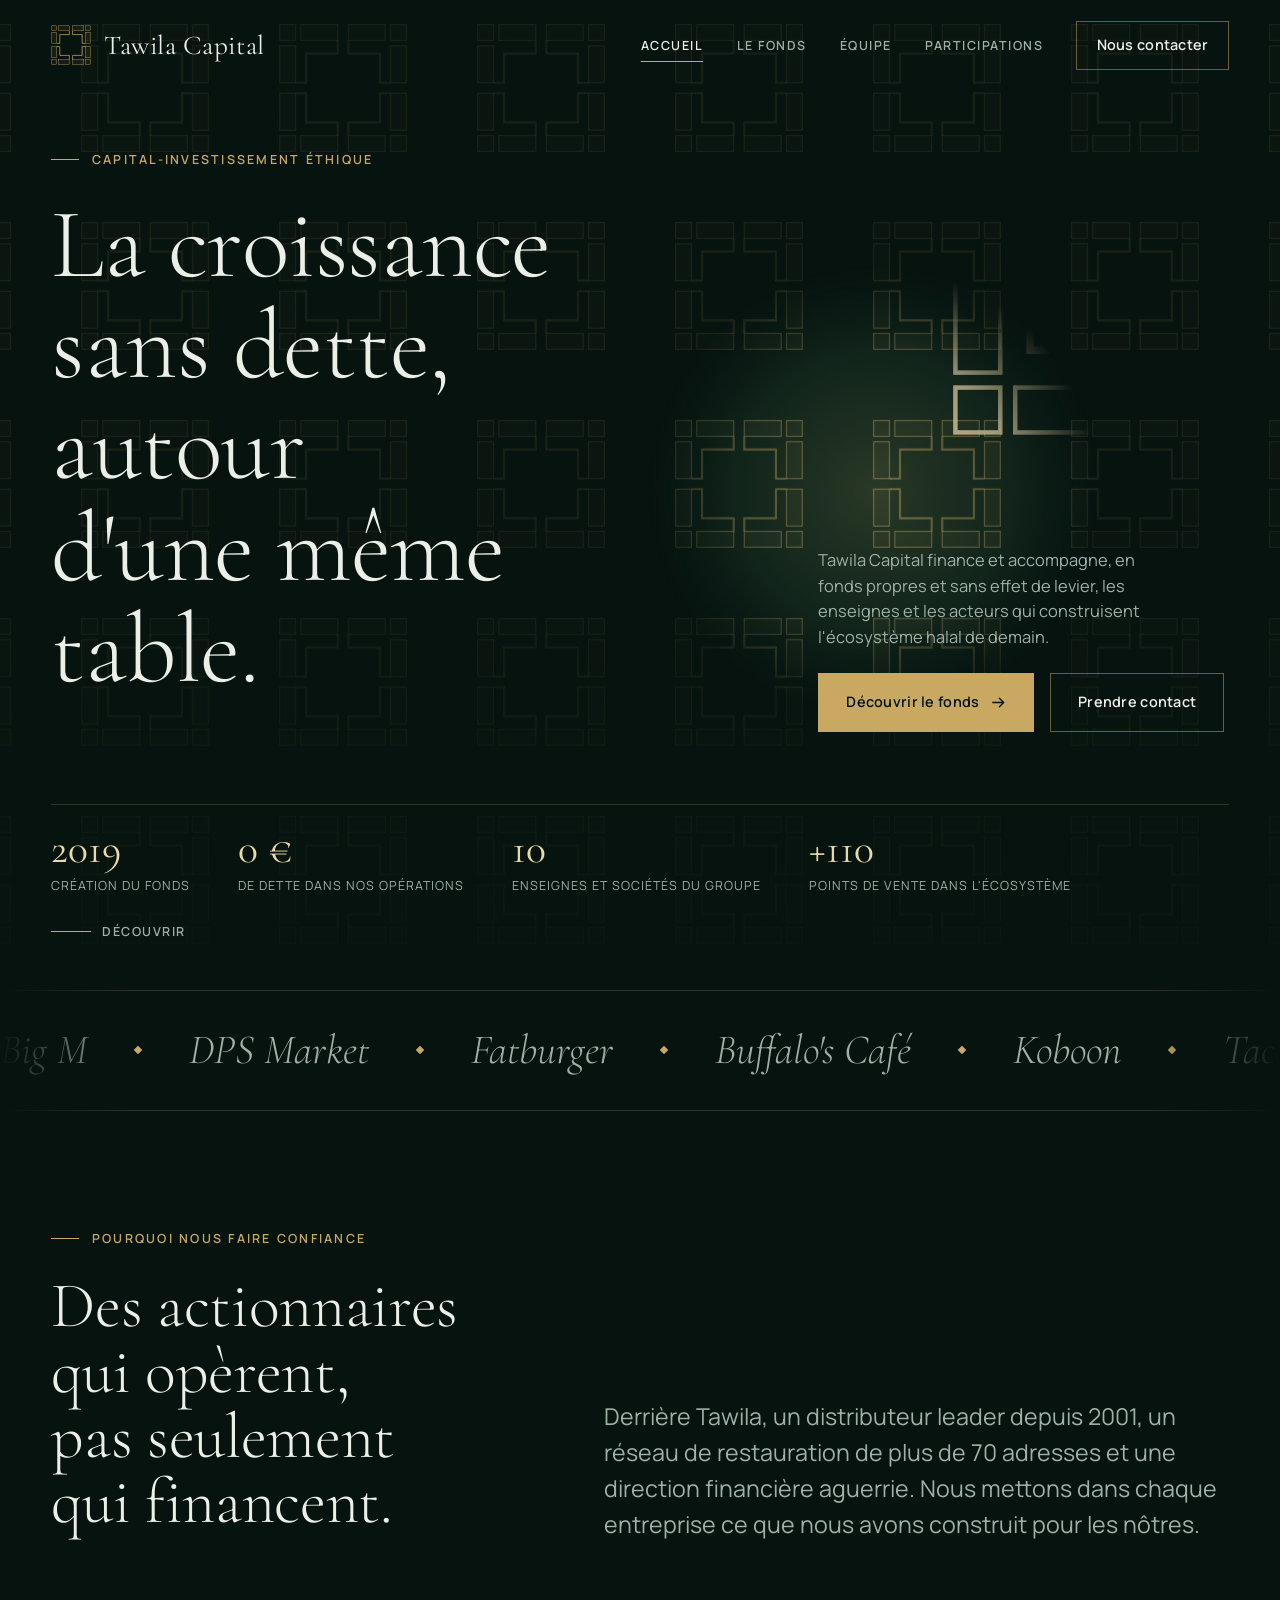
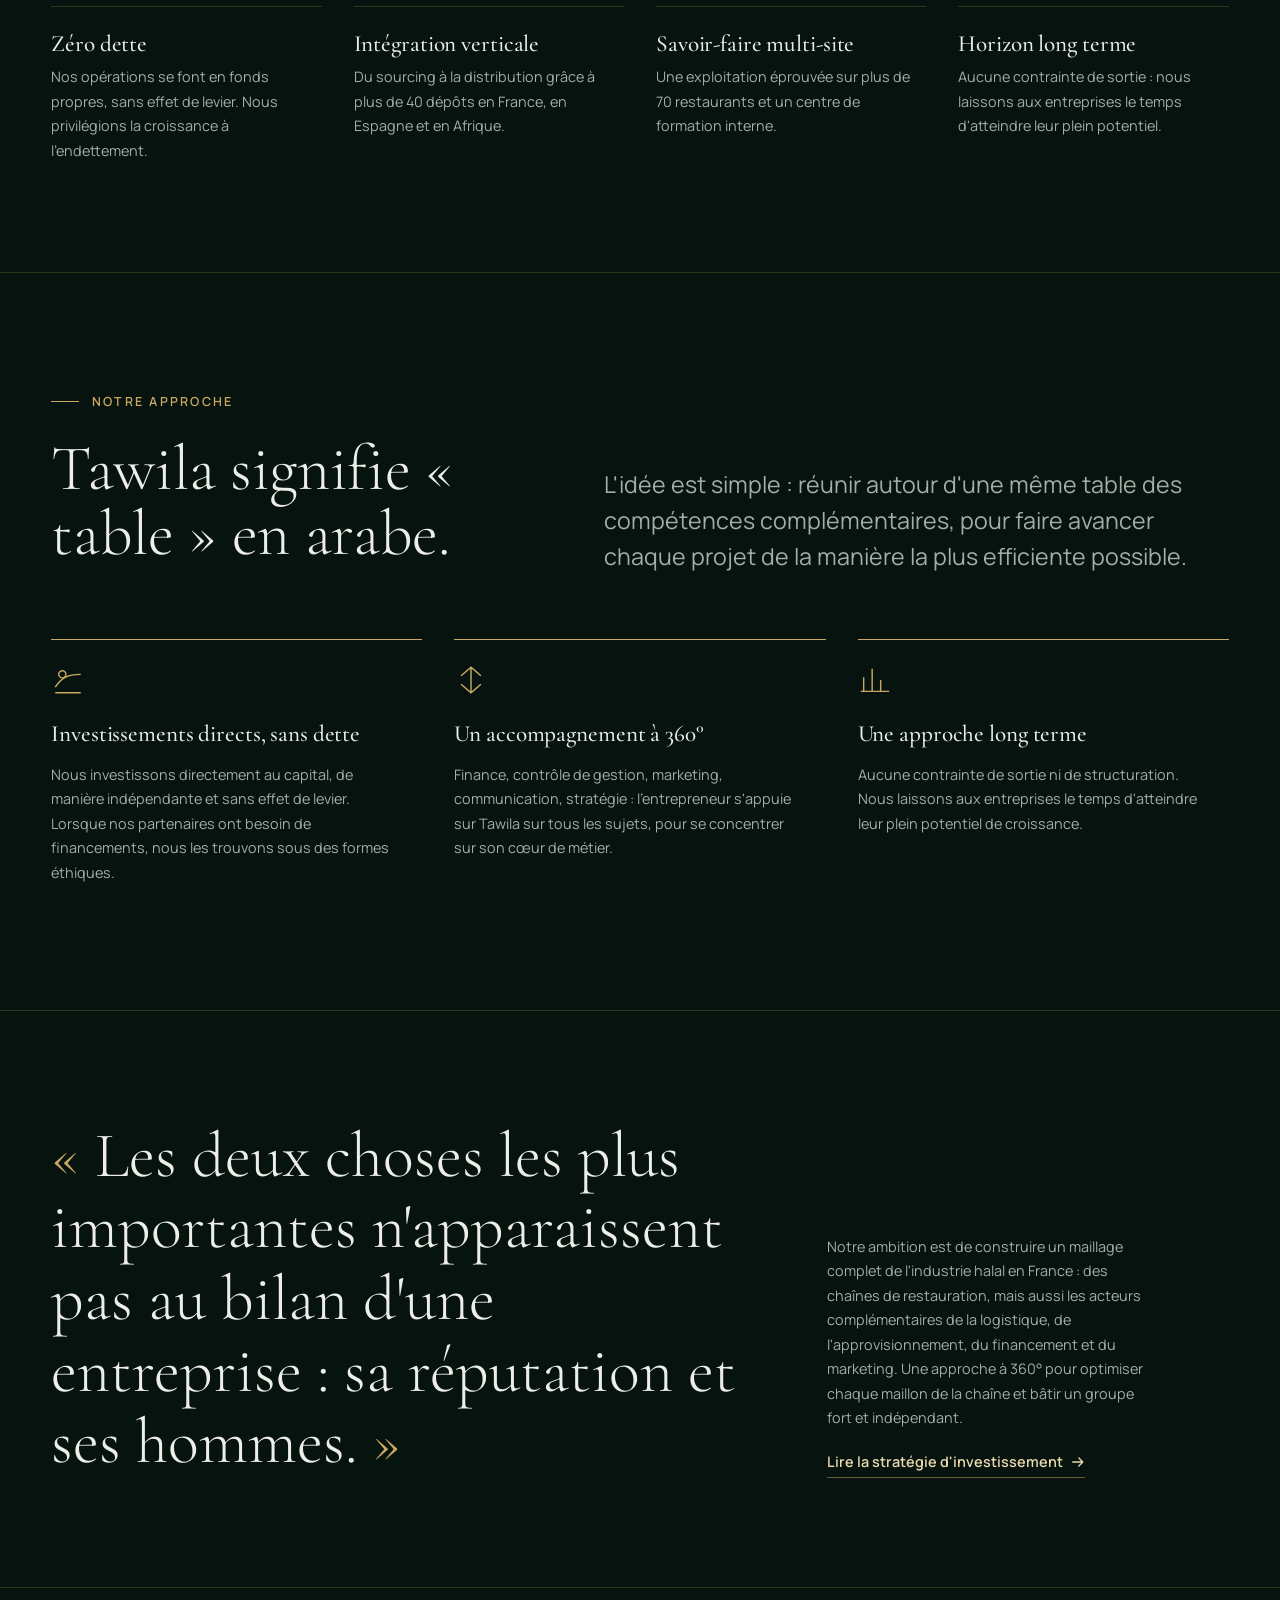
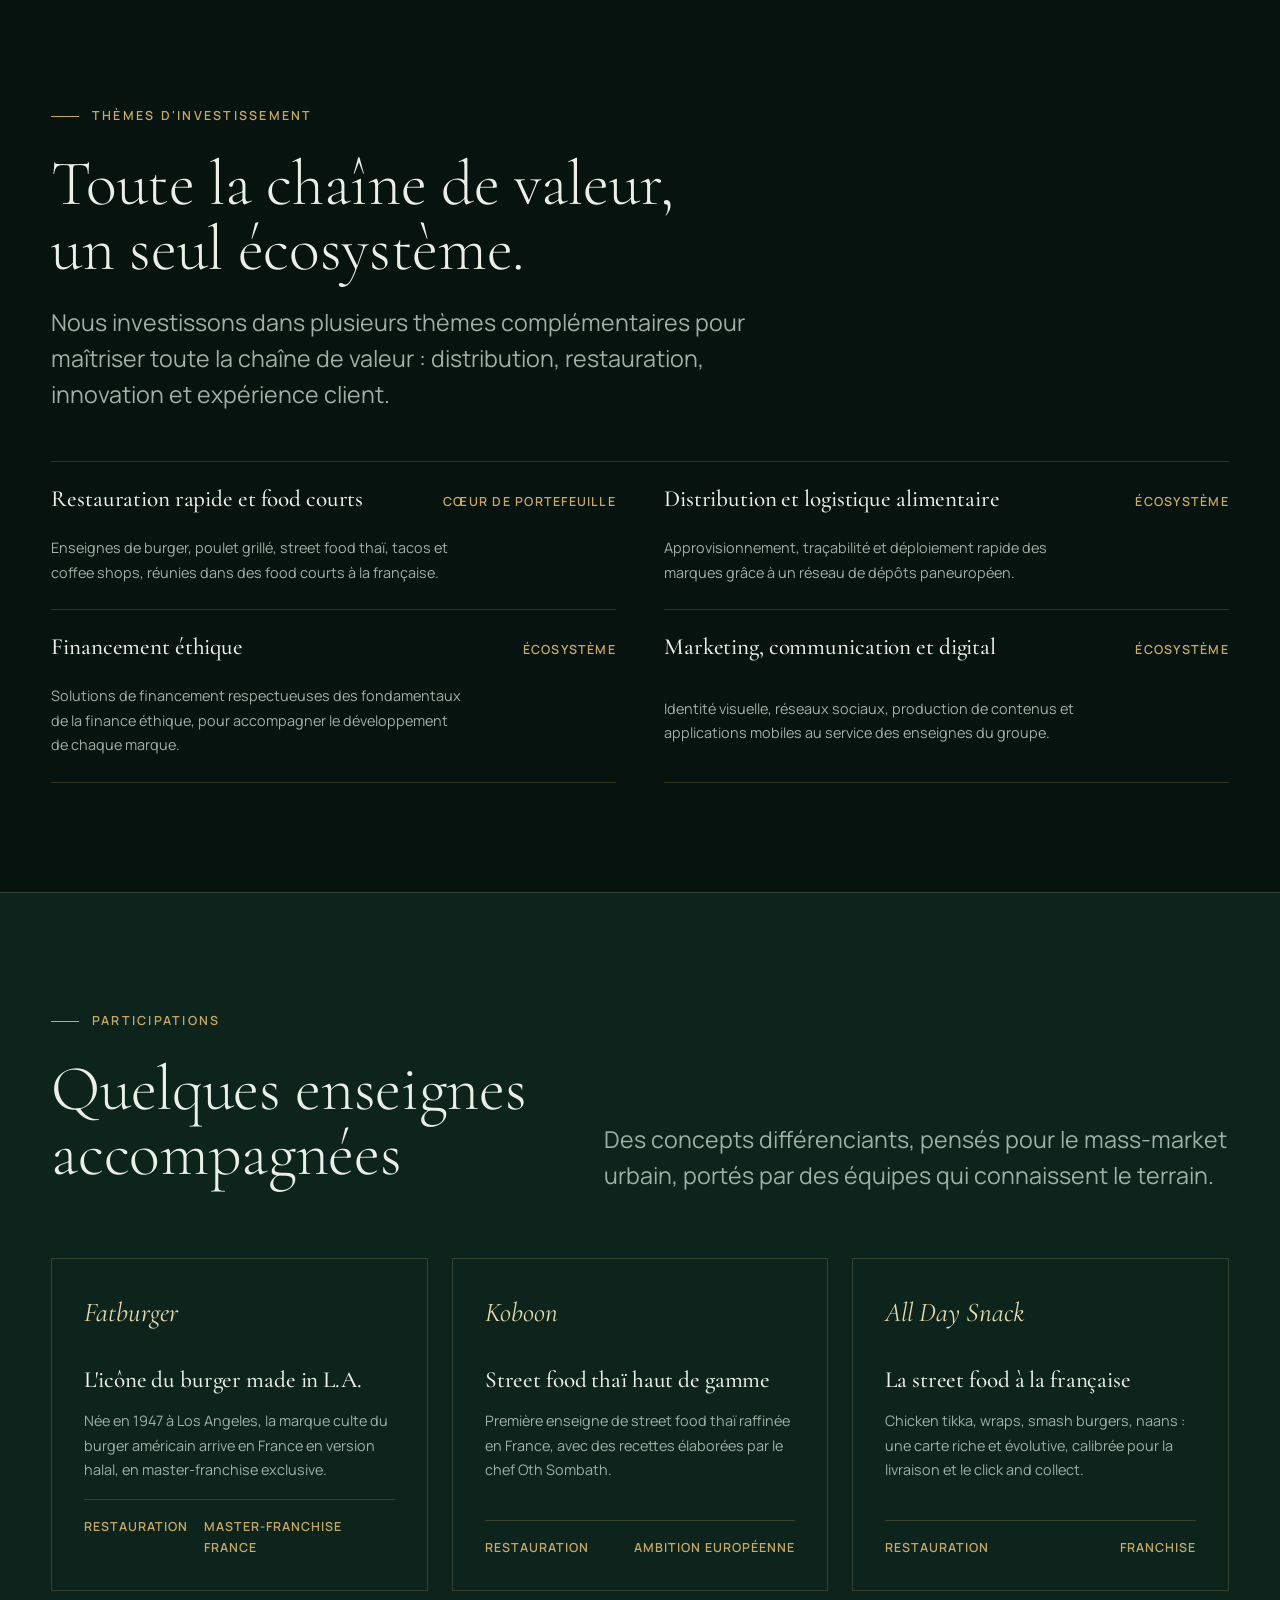
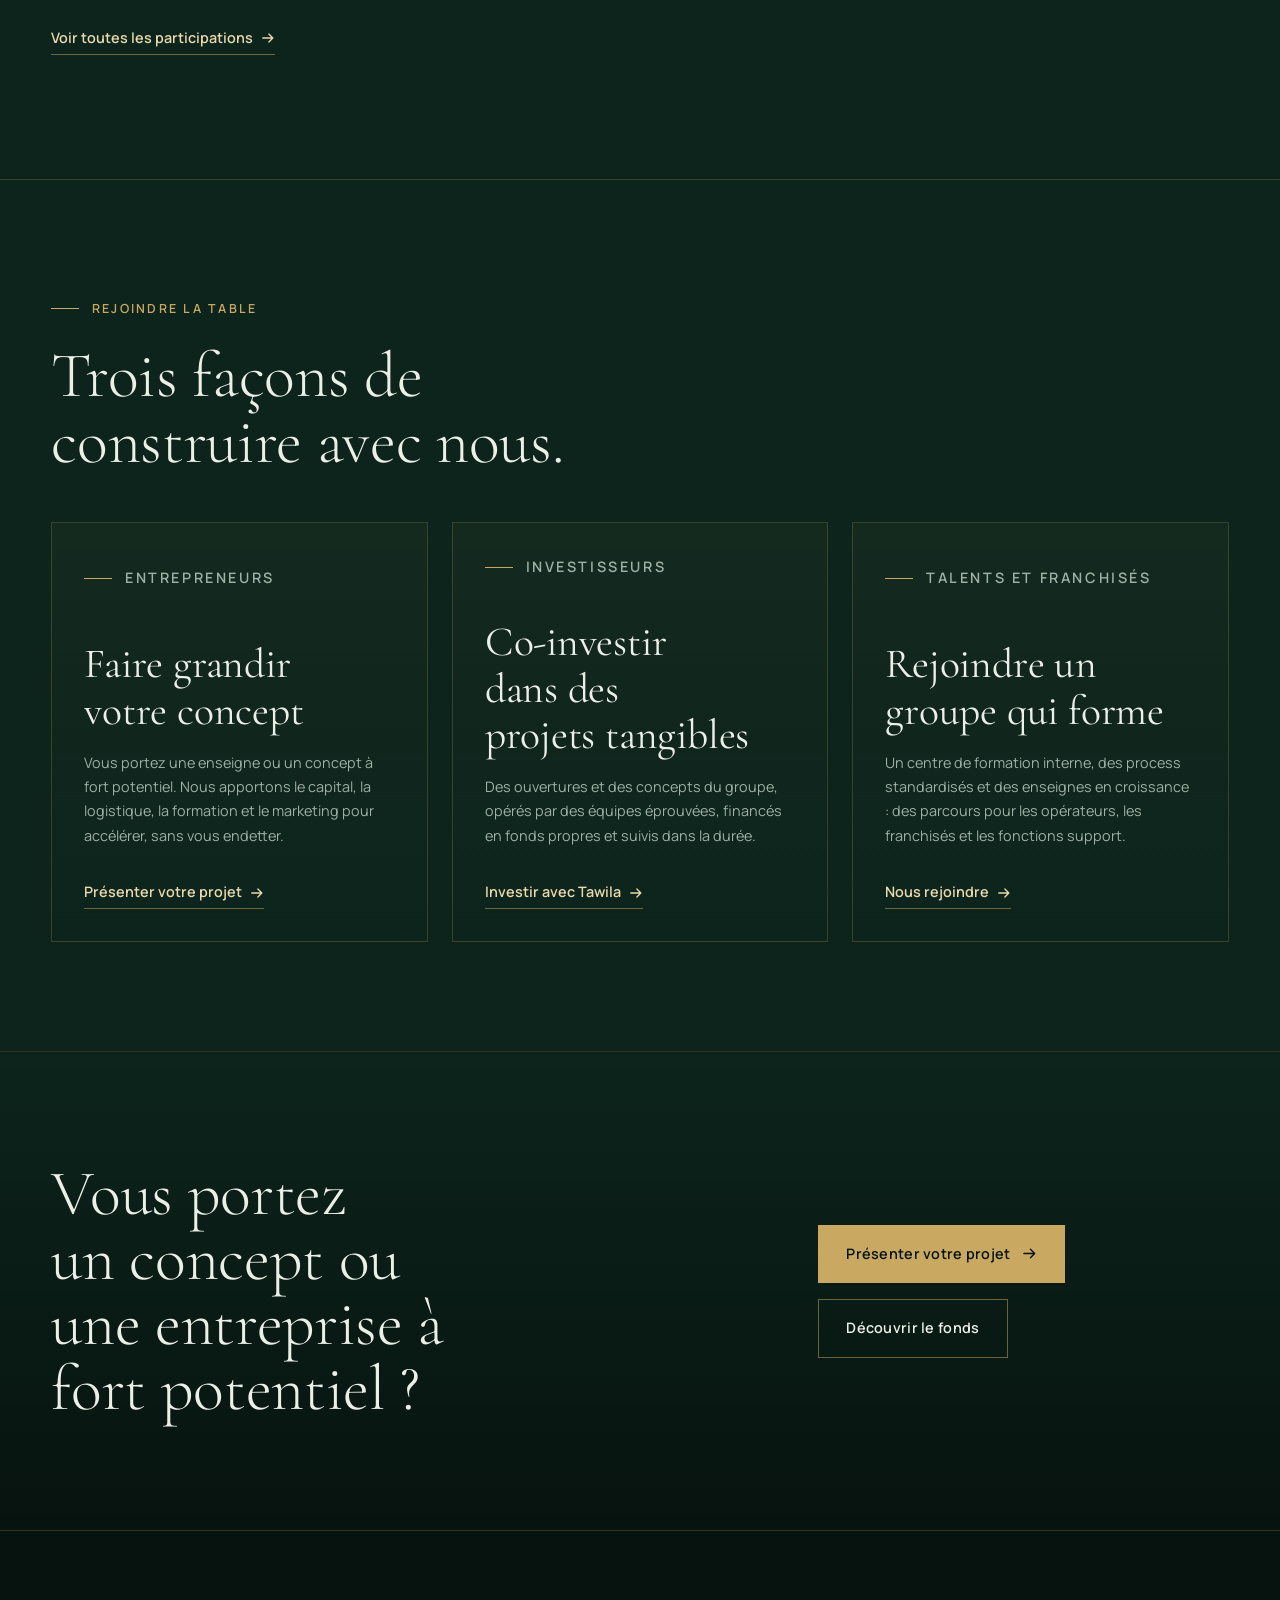
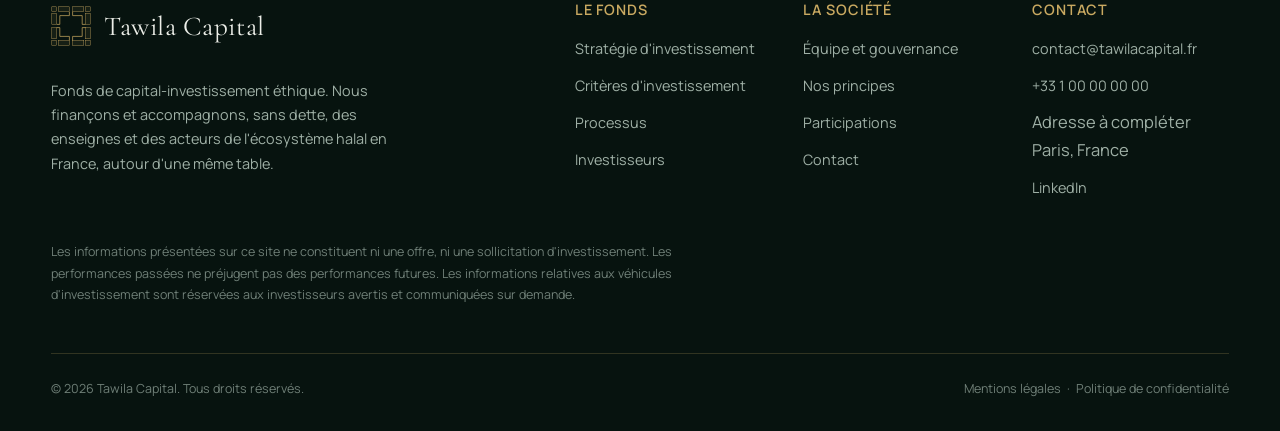
==== commit 52b00675: "Refonte : thème sombre vert nuit et or, héros plein écran avec projecteur, sections confiance et rej" ====
--- a/site/index.html
+++ b/site/index.html
@@ -8,7 +8,7 @@
   <meta name="description" content="Tawila Capital est un fonds de capital-investissement éthique qui finance et accompagne, sans dette, les enseignes et acteurs de l'écosystème halal en France : restauration, distribution, logistique, marketing.">
   <meta name="robots" content="index, follow, max-image-preview:large, max-snippet:-1, max-video-preview:-1">
   <meta name="author" content="Tawila Capital">
-  <meta name="theme-color" content="#0f4a35">
+  <meta name="theme-color" content="#07130f">
   <link rel="canonical" href="https://www.tawilacapital.fr/">
   <link rel="alternate" hreflang="fr" href="https://www.tawilacapital.fr/">
   <link rel="alternate" hreflang="x-default" href="https://www.tawilacapital.fr/">
@@ -39,7 +39,7 @@
   <!-- Polices -->
   <link rel="preconnect" href="https://fonts.googleapis.com">
   <link rel="preconnect" href="https://fonts.gstatic.com" crossorigin>
-  <link rel="stylesheet" href="https://fonts.googleapis.com/css2?family=Instrument+Serif:ital@0;1&family=Manrope:wght@400;500;600;700&display=swap">
+  <link rel="stylesheet" href="https://fonts.googleapis.com/css2?family=Cormorant+Garamond:ital,wght@0,300;0,400;0,500;1,300;1,400&family=Manrope:wght@400;500;600;700&display=swap">
   <link rel="stylesheet" href="assets/css/style.css">
 
   <!-- Données structurées -->
@@ -101,39 +101,81 @@
 </header>
 <main id="contenu">
   <section class="hero">
-    <div class="hero__sky" aria-hidden="true"></div>
-    <div class="container hero__inner">
-      <div>
-        <h1>
-          <span class="line"><span>Autour d'une même table,</span></span>
-          <span class="line"><span>le capital, le savoir-faire</span></span>
-          <span class="line"><span>et le réseau.</span></span>
-        </h1>
-        <a class="scroll-cue" href="#approche"><i></i> Découvrir notre approche</a>
-      </div>
-      <div class="hero__aside">
-        <p class="lead">Tawila Capital est un fonds de capital-investissement éthique. Nous finançons et accompagnons, sans dette, des enseignes et des acteurs de l'écosystème halal en France.</p>
-        <div class="hero__actions">
-          <a class="btn btn--solid" href="le-fonds.html">Découvrir le fonds <svg viewBox="0 0 16 16" aria-hidden="true" fill="none" stroke="currentColor" stroke-width="1.5" stroke-linecap="round" stroke-linejoin="round"><path d="M2 8h11M9 3.5 13.5 8 9 12.5"/></svg></a>
-          <a class="btn" href="contact.html">Nous contacter</a>
+    <div class="hero__layer hero__layer--base" aria-hidden="true"><svg viewBox="0 0 1440 900" preserveAspectRatio="xMidYMid slice">
+    <defs>
+      <pattern id="hero__layer--base-p" width="180" height="180" patternUnits="userSpaceOnUse" patternTransform="translate(30 20)">
+        <g transform="scale(1.2)" fill="rgba(201,169,97,0.02)" stroke="rgba(201,169,97,0.10)" stroke-width="0.9">
+          <rect x="2" y="2" width="12" height="12"/><rect x="18" y="2" width="28" height="12"/><rect x="54" y="2" width="28" height="12"/><rect x="86" y="2" width="12" height="12"/><rect x="2" y="18" width="12" height="28"/><rect x="86" y="18" width="12" height="28"/><rect x="2" y="54" width="12" height="28"/><rect x="86" y="54" width="12" height="28"/><rect x="2" y="86" width="12" height="12"/><rect x="18" y="86" width="28" height="12"/><rect x="54" y="86" width="28" height="12"/><rect x="86" y="86" width="12" height="12"/>
+          <path d="M46 14v10H22v22H14M54 14v10h24v22h8M46 86V76H22V54H14M54 86V76h24V54h8" fill="none" stroke-width="1.6"/>
+        </g>
+      </pattern>
+    </defs>
+    <rect width="1440" height="900" fill="url(#hero__layer--base-p)"/>
+    
+  </svg></div>
+    <div class="hero__layer hero__layer--reveal" aria-hidden="true"><svg viewBox="0 0 1440 900" preserveAspectRatio="xMidYMid slice">
+    <defs>
+      <pattern id="hero__layer--reveal-p" width="180" height="180" patternUnits="userSpaceOnUse" patternTransform="translate(30 20)">
+        <g transform="scale(1.2)" fill="rgba(201,169,97,0.06)" stroke="rgba(201,169,97,0.45)" stroke-width="0.9">
+          <rect x="2" y="2" width="12" height="12"/><rect x="18" y="2" width="28" height="12"/><rect x="54" y="2" width="28" height="12"/><rect x="86" y="2" width="12" height="12"/><rect x="2" y="18" width="12" height="28"/><rect x="86" y="18" width="12" height="28"/><rect x="2" y="54" width="12" height="28"/><rect x="86" y="54" width="12" height="28"/><rect x="2" y="86" width="12" height="12"/><rect x="18" y="86" width="28" height="12"/><rect x="54" y="86" width="28" height="12"/><rect x="86" y="86" width="12" height="12"/>
+          <path d="M46 14v10H22v22H14M54 14v10h24v22h8M46 86V76H22V54H14M54 86V76h24V54h8" fill="none" stroke-width="1.6"/>
+        </g>
+      </pattern>
+    </defs>
+    <rect width="1440" height="900" fill="url(#hero__layer--reveal-p)"/>
+    <g fill="none" stroke="#e9d9ad" stroke-width="1.2" opacity="0.9" transform="translate(1000 60) scale(3.4)"><rect x="2" y="2" width="12" height="12"/><rect x="18" y="2" width="28" height="12"/><rect x="54" y="2" width="28" height="12"/><rect x="86" y="2" width="12" height="12"/><rect x="2" y="18" width="12" height="28"/><rect x="86" y="18" width="12" height="28"/><rect x="2" y="54" width="12" height="28"/><rect x="86" y="54" width="12" height="28"/><rect x="2" y="86" width="12" height="12"/><rect x="18" y="86" width="28" height="12"/><rect x="54" y="86" width="28" height="12"/><rect x="86" y="86" width="12" height="12"/><path d="M46 14v10H22v22H14M54 14v10h24v22h8M46 86V76H22V54H14M54 86V76h24V54h8" stroke-width="2"/></g>
+  </svg></div>
+    <div class="container hero__content">
+      <div class="hero__grid">
+        <div>
+          <p class="eyebrow">Capital-investissement éthique</p>
+          <h1>
+            <span class="line"><span>La croissance</span></span>
+            <span class="line"><span>sans dette, autour</span></span>
+            <span class="line"><span>d'une même table.</span></span>
+          </h1>
         </div>
-      </div>
-    </div>
-    <svg class="hero__horizon" viewBox="0 0 1440 220" preserveAspectRatio="none" aria-hidden="true">
-  <path d="M0 150 C 240 138, 520 132, 760 140 S 1240 168, 1440 150"/>
-  <circle class="sun" cx="1160" cy="96" r="42"/>
-</svg>
-  </section>
-
-  <!-- Chiffres clés : issus de la brochure Tawila. Modifier data-count pour changer la valeur animée. -->
-  <section class="section section--tight" aria-labelledby="chiffres-titre">
-    <div class="container">
-      <h2 id="chiffres-titre" class="visually-hidden">Chiffres clés</h2>
-      <ul class="stats reveal">
-        <li><div class="stat__value"><span data-count="8">0</span><small>+</small></div><p class="stat__label">enseignes et sociétés accompagnées</p></li>
-        <li><div class="stat__value"><span data-count="70">0</span><small>+</small></div><p class="stat__label">restaurants du réseau Big M, actionnaire fondateur</p></li>
-        <li><div class="stat__value"><span data-count="40">0</span><small>+</small></div><p class="stat__label">dépôts logistiques DPS Market en France, en Espagne et en Afrique</p></li>
-        <li><div class="stat__value"><span>0</span><small>dette</small></div><p class="stat__label">aucun effet de levier : nous privilégions la croissance, pas l'endettement</p></li>
+        <div class="hero__aside">
+          <p class="lead">Tawila Capital finance et accompagne, en fonds propres et sans effet de levier, les enseignes et les acteurs qui construisent l'écosystème halal de demain.</p>
+          <div class="hero__actions">
+            <a class="btn btn--solid" href="le-fonds.html">Découvrir le fonds <svg viewBox="0 0 16 16" aria-hidden="true" fill="none" stroke="currentColor" stroke-width="1.5" stroke-linecap="round" stroke-linejoin="round"><path d="M2 8h11M9 3.5 13.5 8 9 12.5"/></svg></a>
+            <a class="btn" href="contact.html">Prendre contact</a>
+          </div>
+        </div>
+      </div>
+      <div class="hero__foot">
+        <ul class="hero__facts">
+          <li><strong>2019</strong>Création du fonds</li>
+          <li><strong>0 €</strong>de dette dans nos opérations</li>
+          <li><strong>10</strong>enseignes et sociétés du groupe</li>
+          <li><strong>+110</strong>points de vente dans l'écosystème</li>
+        </ul>
+        <a class="scroll-cue" href="#approche"><i></i> Découvrir</a>
+      </div>
+    </div>
+  </section>
+
+  <!-- Bandeau des marques de l'écosystème (défilement lent, en pause au survol) -->
+  <div class="ecosystem" aria-label="Marques de l'écosystème Tawila">
+    <ul class="ecosystem__track">
+      <li>Big M</li><li>DPS Market</li><li>Fatburger</li><li>Buffalo's Café</li><li>Koboon</li><li>Tacos Lab</li><li>All Day Snack</li><li>Big Crousty</li><li>Brooklyn Chicken Club</li><li>Big Coffee</li><li>Big Canteen</li><li>The Follow Movement</li><li>Big M</li><li>DPS Market</li><li>Fatburger</li><li>Buffalo's Café</li><li>Koboon</li><li>Tacos Lab</li><li>All Day Snack</li><li>Big Crousty</li><li>Brooklyn Chicken Club</li><li>Big Coffee</li><li>Big Canteen</li><li>The Follow Movement</li>
+    </ul>
+  </div>
+
+  <section class="section" aria-labelledby="confiance-titre">
+    <div class="container">
+      <div class="section-head section-head--split reveal">
+        <div>
+          <p class="eyebrow">Pourquoi nous faire confiance</p>
+          <h2 id="confiance-titre">Des actionnaires qui opèrent, pas seulement qui financent.</h2>
+        </div>
+        <p class="lead">Derrière Tawila, un distributeur leader depuis 2001, un réseau de restauration de plus de 70 adresses et une direction financière aguerrie. Nous mettons dans chaque entreprise ce que nous avons construit pour les nôtres.</p>
+      </div>
+      <ul class="trust reveal">
+        <li><h3>Zéro dette</h3><p>Nos opérations se font en fonds propres, sans effet de levier. Nous privilégions la croissance à l'endettement.</p></li>
+        <li><h3>Intégration verticale</h3><p>Du sourcing à la distribution grâce à plus de 40 dépôts en France, en Espagne et en Afrique.</p></li>
+        <li><h3>Savoir-faire multi-site</h3><p>Une exploitation éprouvée sur plus de 70 restaurants et un centre de formation interne.</p></li>
+        <li><h3>Horizon long terme</h3><p>Aucune contrainte de sortie : nous laissons aux entreprises le temps d'atteindre leur plein potentiel.</p></li>
       </ul>
     </div>
   </section>
@@ -141,7 +183,7 @@
   <section class="section" id="approche" aria-labelledby="approche-titre">
     <div class="container">
       <div class="section-head section-head--split reveal">
-        <h2 id="approche-titre">Tawila signifie « table » en arabe</h2>
+        <div><p class="eyebrow">Notre approche</p><h2 id="approche-titre">Tawila signifie « table » en arabe.</h2></div>
         <p class="lead">L'idée est simple : réunir autour d'une même table des compétences complémentaires, pour faire avancer chaque projet de la manière la plus efficiente possible.</p>
       </div>
       <div class="pillars">
@@ -183,7 +225,7 @@
   <section class="section" aria-labelledby="secteurs-titre">
     <div class="container">
       <div class="section-head reveal">
-        <h2 id="secteurs-titre">Nos thèmes d'investissement</h2>
+        <p class="eyebrow">Thèmes d'investissement</p><h2 id="secteurs-titre">Toute la chaîne de valeur, un seul écosystème.</h2>
         <p class="lead">Nous investissons dans plusieurs thèmes complémentaires pour maîtriser toute la chaîne de valeur : distribution, restauration, innovation et expérience client.</p>
       </div>
       <ul class="sectors reveal">
@@ -198,7 +240,7 @@
   <section class="section section--white" aria-labelledby="participations-titre">
     <div class="container">
       <div class="section-head section-head--split reveal">
-        <h2 id="participations-titre">Quelques enseignes accompagnées</h2>
+        <div><p class="eyebrow">Participations</p><h2 id="participations-titre">Quelques enseignes accompagnées</h2></div>
         <p class="lead">Des concepts différenciants, pensés pour le mass-market urbain, portés par des équipes qui connaissent le terrain.</p>
       </div>
       <div class="portfolio">
@@ -207,6 +249,35 @@
         <article class="holding reveal" data-delay="2"><div class="holding__logo">All Day Snack</div><h3>La street food à la française</h3><p>Chicken tikka, wraps, smash burgers, naans : une carte riche et évolutive, calibrée pour la livraison et le click and collect.</p><div class="holding__meta"><span>Restauration</span><span>Franchise</span></div></article>
       </div>
       <p style="margin-top: var(--s-4)"><a class="link" href="participations.html">Voir toutes les participations <svg viewBox="0 0 16 16" aria-hidden="true" fill="none" stroke="currentColor" stroke-width="1.5" stroke-linecap="round" stroke-linejoin="round"><path d="M2 8h11M9 3.5 13.5 8 9 12.5"/></svg></a></p>
+    </div>
+  </section>
+
+  <section class="section section--alt" id="rejoindre" aria-labelledby="rejoindre-titre">
+    <div class="container">
+      <div class="section-head reveal">
+        <p class="eyebrow">Rejoindre la table</p>
+        <h2 id="rejoindre-titre">Trois façons de construire avec nous.</h2>
+      </div>
+      <div class="join">
+        <article class="join__card reveal">
+          <p class="eyebrow">Entrepreneurs</p>
+          <h3>Faire grandir votre concept</h3>
+          <p>Vous portez une enseigne ou un concept à fort potentiel. Nous apportons le capital, la logistique, la formation et le marketing pour accélérer, sans vous endetter.</p>
+          <a class="link" href="contact.html">Présenter votre projet <svg viewBox="0 0 16 16" aria-hidden="true" fill="none" stroke="currentColor" stroke-width="1.5" stroke-linecap="round" stroke-linejoin="round"><path d="M2 8h11M9 3.5 13.5 8 9 12.5"/></svg></a>
+        </article>
+        <article class="join__card reveal" data-delay="1">
+          <p class="eyebrow">Investisseurs</p>
+          <h3>Co-investir dans des projets tangibles</h3>
+          <p>Des ouvertures et des concepts du groupe, opérés par des équipes éprouvées, financés en fonds propres et suivis dans la durée.</p>
+          <a class="link" href="le-fonds.html#investisseurs">Investir avec Tawila <svg viewBox="0 0 16 16" aria-hidden="true" fill="none" stroke="currentColor" stroke-width="1.5" stroke-linecap="round" stroke-linejoin="round"><path d="M2 8h11M9 3.5 13.5 8 9 12.5"/></svg></a>
+        </article>
+        <article class="join__card reveal" data-delay="2">
+          <p class="eyebrow">Talents et franchisés</p>
+          <h3>Rejoindre un groupe qui forme</h3>
+          <p>Un centre de formation interne, des process standardisés et des enseignes en croissance : des parcours pour les opérateurs, les franchisés et les fonctions support.</p>
+          <a class="link" href="contact.html">Nous rejoindre <svg viewBox="0 0 16 16" aria-hidden="true" fill="none" stroke="currentColor" stroke-width="1.5" stroke-linecap="round" stroke-linejoin="round"><path d="M2 8h11M9 3.5 13.5 8 9 12.5"/></svg></a>
+        </article>
+      </div>
     </div>
   </section>
 
--- a/site/assets/css/style.css
+++ b/site/assets/css/style.css
@@ -1,410 +1,340 @@
 /* =========================================================
-   TAWILA — Feuille de style principale
-   Palette, typographie et composants.
-   Tout est piloté par les variables ci-dessous : modifiez
-   une couleur ou une police ici et le site entier suit.
+   TAWILA CAPITAL — Feuille de style principale (thème sombre)
+   Vert nuit, or, typographie Cormorant Garamond + Manrope.
+   Modifiez les variables ci-dessous : tout le site suit.
    ========================================================= */
 
 :root {
   /* Couleurs */
-  --encre: #0b2e22;       /* vert profond : fond sombre, textes forts */
-  --abysse: #0f4a35;      /* vert Tawila (logo) : bandes sombres */
-  --pierre: #d9dad3;      /* traits, bordures */
-  --brume: #f4f5f1;       /* fond clair principal */
-  --blanc: #ffffff;
-  --laiton: #c4a24e;      /* or Tawila (logo) : accent, avec parcimonie */
-  --laiton-fonce: #9a7c33;
-  --texte: #1f2f28;
-  --texte-doux: #5a6a62;
-  --texte-inverse: #e8ece8;
+  --nuit: #07130f;           /* fond principal */
+  --foret: #0c241c;          /* sections alternées, panneaux */
+  --mousse: #123529;         /* survols, bordures teintées */
+  --or: #c9a961;             /* accent principal */
+  --or-clair: #e9d9ad;       /* accent lumineux (chiffres, mots-clés) */
+  --or-sombre: #8f7433;
+  --ivoire: #eceee8;         /* texte principal */
+  --sauge: #9fb0a6;          /* texte secondaire */
+  --sauge-sombre: #6f7f77;
+  --trait: rgba(201, 169, 97, 0.22);   /* hairlines dorées */
+  --trait-fort: rgba(201, 169, 97, 0.5);
+  --voile: rgba(7, 19, 15, 0.72);
 
   /* Typographie */
-  --font-display: "Instrument Serif", "Iowan Old Style", "Palatino Linotype", Georgia, serif;
+  --font-display: "Cormorant Garamond", "Cormorant", "Iowan Old Style", Georgia, serif;
   --font-body: "Manrope", "Segoe UI", Helvetica, Arial, sans-serif;
 
-  /* Échelle typographique (fluide) */
-  --t-xs: 0.8125rem;
-  --t-sm: 0.9375rem;
-  --t-md: 1.0625rem;
-  --t-lg: clamp(1.25rem, 1.05rem + 0.6vw, 1.5rem);
-  --t-xl: clamp(1.75rem, 1.3rem + 1.6vw, 2.5rem);
-  --t-2xl: clamp(2.25rem, 1.5rem + 3vw, 3.75rem);
-  --t-3xl: clamp(2.75rem, 1.6rem + 5.2vw, 6rem);
-
-  /* Espacements */
-  --s-1: 0.5rem;
-  --s-2: 1rem;
-  --s-3: 1.5rem;
-  --s-4: 2rem;
-  --s-5: 3rem;
-  --s-6: 4.5rem;
-  --s-7: clamp(4.5rem, 6vw + 2rem, 8.5rem);
-
-  --container: 1180px;
-  --gutter: clamp(1.25rem, 4vw, 3rem);
-  --header-h: 88px;
-
+  --t-xs: 0.78rem;
+  --t-sm: 0.9rem;
+  --t-md: 1.03rem;
+  --t-lg: clamp(1.2rem, 1rem + 0.6vw, 1.45rem);
+  --t-xl: clamp(1.8rem, 1.4rem + 1.6vw, 2.6rem);
+  --t-2xl: clamp(2.4rem, 1.6rem + 3vw, 4rem);
+  --t-3xl: clamp(3rem, 1.4rem + 6vw, 6.8rem);
+
+  --s-1: 0.5rem; --s-2: 1rem; --s-3: 1.5rem; --s-4: 2rem; --s-5: 3rem; --s-6: 4.5rem;
+  --s-7: clamp(5rem, 6vw + 2rem, 9rem);
+
+  --container: 1240px;
+  --gutter: clamp(1.25rem, 4vw, 3.5rem);
+  --header-h: 92px;
   --ease-out: cubic-bezier(0.22, 1, 0.36, 1);
-  --dur: 900ms;
+  --dur: 1000ms;
 }
 
 /* ---------- Base ---------- */
 *, *::before, *::after { box-sizing: border-box; }
 html { scroll-behavior: smooth; -webkit-text-size-adjust: 100%; }
 body {
-  margin: 0;
-  font-family: var(--font-body);
-  font-size: var(--t-md);
-  line-height: 1.65;
-  color: var(--texte);
-  background: var(--brume);
-  -webkit-font-smoothing: antialiased;
+  margin: 0; font-family: var(--font-body); font-size: var(--t-md); line-height: 1.7;
+  color: var(--ivoire); background: var(--nuit); -webkit-font-smoothing: antialiased;
 }
 img, svg { display: block; max-width: 100%; }
 a { color: inherit; text-decoration: none; }
 p { margin: 0 0 var(--s-2); }
 ul, ol { margin: 0; padding: 0; list-style: none; }
 h1, h2, h3, h4 {
-  font-family: var(--font-display);
-  font-weight: 400;
-  line-height: 1.05;
-  letter-spacing: -0.01em;
+  font-family: var(--font-display); font-weight: 400; line-height: 1.02; letter-spacing: -0.005em;
+  margin: 0 0 var(--s-3); color: var(--ivoire); text-wrap: balance;
+}
+h1 { font-size: var(--t-3xl); font-weight: 300; }
+h2 { font-size: var(--t-2xl); font-weight: 300; }
+h3 { font-size: var(--t-xl); line-height: 1.12; }
+h4 { font-size: var(--t-sm); font-family: var(--font-body); font-weight: 600; letter-spacing: 0.06em; text-transform: uppercase; color: var(--or); }
+em, .italic { font-style: italic; }
+.lead { font-size: var(--t-lg); line-height: 1.55; color: var(--ivoire); max-width: 42ch; font-weight: 400; }
+.muted { color: var(--sauge); }
+.serif { font-family: var(--font-display); }
+.eyebrow {
+  display: inline-flex; align-items: center; gap: 0.8rem;
+  font-size: var(--t-xs); font-weight: 600; letter-spacing: 0.18em; text-transform: uppercase; color: var(--or);
   margin: 0 0 var(--s-3);
-  color: var(--encre);
-}
-h1 { font-size: var(--t-3xl); }
-h2 { font-size: var(--t-2xl); }
-h3 { font-size: var(--t-xl); line-height: 1.15; }
-h4 { font-size: var(--t-lg); font-family: var(--font-body); font-weight: 600; }
-.lead { font-size: var(--t-lg); line-height: 1.5; color: var(--texte); max-width: 40ch; }
-.muted { color: var(--texte-doux); }
-.serif { font-family: var(--font-display); }
-.italic { font-style: italic; }
-
-:focus-visible { outline: 2px solid var(--laiton); outline-offset: 3px; border-radius: 2px; }
-.skip-link {
-  position: absolute; left: var(--s-2); top: -100px;
-  background: var(--encre); color: #fff; padding: 0.6rem 1rem; z-index: 1000;
-}
+}
+.eyebrow::before { content: ""; width: 28px; height: 1px; background: var(--or); }
+
+:focus-visible { outline: 1px solid var(--or); outline-offset: 4px; }
+.skip-link { position: absolute; left: var(--s-2); top: -100px; background: var(--or); color: var(--nuit); padding: 0.6rem 1rem; z-index: 1000; }
 .skip-link:focus { top: var(--s-2); }
-.visually-hidden {
-  position: absolute !important; width: 1px; height: 1px; overflow: hidden;
-  clip: rect(0 0 0 0); white-space: nowrap;
-}
+.visually-hidden { position: absolute !important; width: 1px; height: 1px; overflow: hidden; clip: rect(0 0 0 0); white-space: nowrap; }
 
 .container { width: min(100% - 2 * var(--gutter), var(--container)); margin-inline: auto; }
-.section { padding-block: var(--s-7); }
+.section { padding-block: var(--s-7); position: relative; }
 .section--tight { padding-block: var(--s-6); }
-.section--dark { background: var(--encre); color: var(--texte-inverse); }
-.section--dark h1, .section--dark h2, .section--dark h3 { color: #fff; }
-.section--dark .muted { color: #a9b3b8; }
-.section--abysse { background: var(--abysse); color: var(--texte-inverse); }
-.section--abysse h2, .section--abysse h3 { color: #fff; }
-.section--white { background: var(--blanc); }
+.section--white, .section--alt { background: var(--foret); }
+.section--dark { background: var(--nuit); }
+.section--abysse { background: linear-gradient(180deg, var(--foret), var(--nuit)); border-top: 1px solid var(--trait); }
+.section + .section { border-top: 1px solid var(--trait); }
+.section--abysse + .site-footer { border-top: 0; }
 
 .grid { display: grid; gap: var(--s-4); }
 .grid--2 { grid-template-columns: repeat(2, 1fr); }
 .grid--3 { grid-template-columns: repeat(3, 1fr); }
-.grid--4 { grid-template-columns: repeat(4, 1fr); }
 .grid--side { grid-template-columns: minmax(0, 4fr) minmax(0, 7fr); gap: var(--s-6); align-items: start; }
-@media (max-width: 900px) {
-  .grid--3, .grid--4 { grid-template-columns: repeat(2, 1fr); }
-  .grid--side { grid-template-columns: 1fr; gap: var(--s-4); }
-}
-@media (max-width: 600px) {
-  .grid--2, .grid--3, .grid--4 { grid-template-columns: 1fr; }
-}
-
-/* En-tête de section : titre + intro sur deux colonnes */
+@media (max-width: 900px) { .grid--3 { grid-template-columns: 1fr; } .grid--side { grid-template-columns: 1fr; gap: var(--s-4); } }
+@media (max-width: 600px) { .grid--2 { grid-template-columns: 1fr; } }
+
 .section-head { margin-bottom: var(--s-5); }
-.section-head h2 { max-width: 20ch; }
-.section-head .lead { max-width: 52ch; }
+.section-head h2 { max-width: 22ch; }
+.section-head .lead { max-width: 54ch; color: var(--sauge); }
 .section-head--split { display: grid; grid-template-columns: minmax(0, 5fr) minmax(0, 6fr); gap: var(--s-4); align-items: end; }
 @media (max-width: 900px) { .section-head--split { grid-template-columns: 1fr; } }
 
-/* ---------- Ligne d'horizon (motif signature) ---------- */
-.horizon { width: 100%; height: 1px; background: var(--pierre); position: relative; overflow: visible; }
-.horizon::after {
-  content: ""; position: absolute; inset: 0;
-  background: var(--laiton);
-  transform: scaleX(0); transform-origin: left center;
-  transition: transform 1400ms var(--ease-out);
-}
+/* ---------- Ligne d'horizon (trait doré qui se dessine) ---------- */
+.horizon { width: 100%; height: 1px; background: var(--trait); position: relative; }
+.horizon::after { content: ""; position: absolute; inset: 0; background: var(--or); transform: scaleX(0); transform-origin: left center; transition: transform 1400ms var(--ease-out); }
 .is-visible .horizon::after, .horizon.is-visible::after { transform: scaleX(1); }
-.section--dark .horizon, .section--abysse .horizon { background: rgba(255,255,255,0.14); }
-
-/* ---------- Boutons ---------- */
+
+/* ---------- Boutons et liens ---------- */
 .btn {
-  display: inline-flex; align-items: center; gap: 0.6rem;
-  padding: 0.95rem 1.6rem;
-  font-weight: 600; font-size: var(--t-sm); letter-spacing: 0.01em;
-  border: 1px solid var(--encre); color: var(--encre); background: transparent;
-  border-radius: 2px; cursor: pointer;
-  transition: background 300ms, color 300ms, border-color 300ms, transform 300ms var(--ease-out);
-}
-.btn:hover { background: var(--encre); color: #fff; }
-.btn--solid { background: var(--encre); color: #fff; }
-.btn--solid:hover { background: var(--abysse); border-color: var(--abysse); }
-.btn--light { border-color: rgba(255,255,255,0.7); color: #fff; }
-.btn--light:hover { background: #fff; color: var(--encre); border-color: #fff; }
-.btn--light.btn--solid { background: #fff; color: var(--encre); }
-.btn--light.btn--solid:hover { background: var(--brume); }
-.btn svg { width: 16px; height: 16px; transition: transform 300ms var(--ease-out); }
-.btn:hover svg { transform: translateX(3px); }
-
-.link {
-  display: inline-flex; align-items: center; gap: 0.4rem;
-  font-weight: 600; font-size: var(--t-sm); color: var(--encre);
-  border-bottom: 1px solid var(--laiton); padding-bottom: 2px;
-  transition: border-color 300ms, color 300ms;
-}
-.link:hover { color: var(--laiton-fonce); border-color: transparent; }
+  display: inline-flex; align-items: center; gap: 0.7rem; padding: 1rem 1.7rem;
+  font-weight: 600; font-size: var(--t-sm); letter-spacing: 0.02em;
+  border: 1px solid var(--trait-fort); color: var(--ivoire); background: transparent; border-radius: 0; cursor: pointer;
+  transition: background 350ms, color 350ms, border-color 350ms, box-shadow 350ms;
+}
+.btn:hover { border-color: var(--or); background: rgba(201, 169, 97, 0.08); }
+.btn--solid { background: var(--or); color: var(--nuit); border-color: var(--or); }
+.btn--solid:hover { background: var(--or-clair); border-color: var(--or-clair); box-shadow: 0 0 0 6px rgba(201, 169, 97, 0.12); }
+.btn--light { border-color: var(--trait-fort); color: var(--ivoire); }
+.btn--light.btn--solid { background: var(--or); color: var(--nuit); }
+.btn svg { width: 15px; height: 15px; transition: transform 350ms var(--ease-out); }
+.btn:hover svg { transform: translateX(4px); }
+
+.link { display: inline-flex; align-items: center; gap: 0.5rem; font-weight: 600; font-size: var(--t-sm); color: var(--or-clair); border-bottom: 1px solid var(--trait-fort); padding-bottom: 3px; transition: border-color 300ms, color 300ms; }
+.link:hover { color: var(--or); border-color: var(--or); }
 .link svg { width: 14px; height: 14px; flex: none; transition: transform 300ms var(--ease-out); }
 .link:hover svg { transform: translateX(3px); }
-.section--dark .link, .section--abysse .link { color: #fff; }
 
 /* ---------- En-tête ---------- */
-.site-header {
-  position: fixed; inset: 0 0 auto 0; z-index: 100;
-  height: var(--header-h);
-  display: flex; align-items: center;
-  transition: background 400ms, box-shadow 400ms, height 400ms;
-}
-.site-header.is-scrolled {
-  height: 70px;
-  background: rgba(244, 245, 241, 0.88);
-  backdrop-filter: saturate(160%) blur(12px);
-  -webkit-backdrop-filter: saturate(160%) blur(12px);
-  box-shadow: 0 1px 0 rgba(14, 27, 37, 0.08);
-}
+.site-header { position: fixed; inset: 0 0 auto 0; z-index: 100; height: var(--header-h); display: flex; align-items: center; transition: background 450ms, height 450ms, border-color 450ms; border-bottom: 1px solid transparent; }
+.site-header.is-scrolled { height: 72px; background: var(--voile); backdrop-filter: saturate(140%) blur(14px); -webkit-backdrop-filter: saturate(140%) blur(14px); border-color: var(--trait); }
 .site-header .container { display: flex; align-items: center; justify-content: space-between; gap: var(--s-4); }
-.brand { display: inline-flex; align-items: center; gap: 0.7rem; }
-.brand__mark { width: 38px; height: 38px; flex: none; }
-.brand__name {
-  font-family: var(--font-display); font-size: 1.6rem; letter-spacing: 0.01em; color: var(--abysse);
-  transform: translateY(1px); white-space: nowrap;
-}
-.brand__mark .b { fill: var(--abysse); stroke: var(--laiton); stroke-width: 0.9; }
-.brand__mark .g { fill: none; stroke: var(--laiton); stroke-width: 1.6; }
-.site-header--dark:not(.is-scrolled) .brand__mark .b { fill: rgba(255,255,255,0.08); }
-.site-footer .brand__mark .b { fill: rgba(255,255,255,0.06); }
-.site-header--dark:not(.is-scrolled) .brand__name { color: #fff; }
-.site-header--dark:not(.is-scrolled) .nav a { color: #fff; }
-.site-header--dark:not(.is-scrolled) .nav a::after { background: #fff; }
-.site-header--dark:not(.is-scrolled) .nav .btn { border-color: rgba(255,255,255,0.7); color: #fff; }
-.site-header--dark:not(.is-scrolled) .nav .btn:hover { background: #fff; color: var(--encre); }
-.site-header--dark:not(.is-scrolled) .nav-toggle span { background: #fff; }
-
-.nav { display: flex; align-items: center; gap: clamp(1.2rem, 2.4vw, 2.4rem); }
-.nav a { font-size: var(--t-sm); font-weight: 600; color: var(--encre); position: relative; padding-block: 0.3rem; }
-.nav a:not(.btn)::after {
-  content: ""; position: absolute; left: 0; right: 0; bottom: 0; height: 1px;
-  background: var(--encre); transform: scaleX(0); transform-origin: right;
-  transition: transform 350ms var(--ease-out);
-}
+.brand { display: inline-flex; align-items: center; gap: 0.8rem; }
+.brand__mark { width: 40px; height: 40px; flex: none; }
+.brand__mark .b { fill: rgba(201, 169, 97, 0.08); stroke: var(--or); stroke-width: 1; }
+.brand__mark .g { fill: none; stroke: var(--or); stroke-width: 1.8; }
+.brand__name { font-family: var(--font-display); font-size: 1.7rem; font-weight: 400; letter-spacing: 0.02em; color: var(--ivoire); white-space: nowrap; transform: translateY(1px); }
+
+.nav { display: flex; align-items: center; gap: clamp(1.2rem, 2.6vw, 2.6rem); }
+.nav a { font-size: var(--t-xs); font-weight: 600; letter-spacing: 0.12em; text-transform: uppercase; color: var(--sauge); position: relative; padding-block: 0.4rem; transition: color 300ms; }
+.nav a:hover, .nav a[aria-current="page"] { color: var(--ivoire); }
+.nav a:not(.btn)::after { content: ""; position: absolute; left: 0; right: 0; bottom: 0; height: 1px; background: var(--or); transform: scaleX(0); transform-origin: right; transition: transform 400ms var(--ease-out); }
 .nav a:not(.btn):hover::after, .nav a[aria-current="page"]::after { transform: scaleX(1); transform-origin: left; }
-.nav .btn { padding: 0.65rem 1.15rem; }
-
-.nav-toggle {
-  display: none; width: 44px; height: 44px; border: 0; background: transparent; cursor: pointer;
-  flex-direction: column; justify-content: center; align-items: center; gap: 6px; padding: 0;
-}
-.nav-toggle span { width: 24px; height: 1.5px; background: var(--encre); transition: transform 300ms, opacity 300ms; }
-.nav-toggle[aria-expanded="true"] span:nth-child(1) { transform: translateY(7.5px) rotate(45deg); }
+.nav .btn { padding: 0.7rem 1.2rem; text-transform: none; letter-spacing: 0.02em; font-size: var(--t-sm); color: var(--ivoire); }
+
+.nav-toggle { display: none; width: 44px; height: 44px; border: 0; background: transparent; cursor: pointer; flex-direction: column; justify-content: center; align-items: center; gap: 6px; padding: 0; }
+.nav-toggle span { width: 24px; height: 1px; background: var(--ivoire); transition: transform 300ms, opacity 300ms; }
+.nav-toggle[aria-expanded="true"] span:nth-child(1) { transform: translateY(7px) rotate(45deg); }
 .nav-toggle[aria-expanded="true"] span:nth-child(2) { opacity: 0; }
-.nav-toggle[aria-expanded="true"] span:nth-child(3) { transform: translateY(-7.5px) rotate(-45deg); }
+.nav-toggle[aria-expanded="true"] span:nth-child(3) { transform: translateY(-7px) rotate(-45deg); }
 
 @media (max-width: 900px) {
   .nav-toggle { display: flex; }
-  .nav {
-    position: fixed; inset: var(--header-h) 0 0 0; background: var(--brume);
-    flex-direction: column; align-items: flex-start; justify-content: flex-start;
-    padding: var(--s-4) var(--gutter); gap: var(--s-3);
-    transform: translateY(-8px); opacity: 0; visibility: hidden; pointer-events: none;
-    transition: opacity 300ms, transform 300ms var(--ease-out), visibility 0s 300ms;
-  }
+  .nav { position: fixed; inset: var(--header-h) 0 0 0; background: var(--nuit); flex-direction: column; align-items: flex-start; justify-content: flex-start; padding: var(--s-4) var(--gutter); gap: var(--s-3); border-top: 1px solid var(--trait);
+    transform: translateY(-8px); opacity: 0; visibility: hidden; pointer-events: none; transition: opacity 300ms, transform 300ms var(--ease-out), visibility 0s 300ms; }
   .nav.is-open { transform: none; opacity: 1; visibility: visible; pointer-events: auto; transition-delay: 0s; }
-  .nav a { font-size: var(--t-xl); font-family: var(--font-display); font-weight: 400; color: var(--encre) !important; }
-  .nav .btn { font-family: var(--font-body); font-size: var(--t-sm); font-weight: 600; margin-top: var(--s-2); color: var(--encre) !important; border-color: var(--encre) !important; }
-  .site-header.is-open { background: var(--brume); }
-  .site-header.is-open .brand__name { color: var(--encre); }
-  .site-header.is-open .brand__mark .b { fill: var(--abysse); }
-  .site-header.is-open .nav-toggle span { background: var(--encre); }
+  .nav a { font-size: var(--t-2xl); font-family: var(--font-display); font-weight: 300; text-transform: none; letter-spacing: 0; color: var(--ivoire); }
+  .nav .btn { font-family: var(--font-body); font-size: var(--t-sm); font-weight: 600; margin-top: var(--s-2); }
+  .site-header.is-open { background: var(--nuit); }
   body.nav-locked { overflow: hidden; }
 }
 
-/* ---------- Héros (accueil) ---------- */
-.hero {
-  position: relative; min-height: 100svh; display: flex; flex-direction: column; justify-content: flex-end;
-  padding-top: calc(var(--header-h) + var(--s-5)); padding-bottom: var(--s-6);
-  overflow: hidden;
-}
-.hero__inner { display: grid; grid-template-columns: minmax(0, 8fr) minmax(0, 4fr); gap: var(--s-5); align-items: end; }
-@media (max-width: 900px) { .hero__inner { grid-template-columns: 1fr; } }
-.hero h1 { max-width: 15ch; margin-bottom: var(--s-4); }
-.hero h1 .line { display: block; overflow: hidden; }
-.hero h1 .line > span { display: block; transform: translateY(110%); transition: transform 1100ms var(--ease-out); }
+/* ---------- Héros plein écran avec projecteur ---------- */
+.hero { position: relative; min-height: 100svh; display: flex; flex-direction: column; justify-content: flex-end; padding-top: calc(var(--header-h) + var(--s-5)); padding-bottom: var(--s-5); overflow: hidden; background: var(--nuit); isolation: isolate; }
+.hero__layer { position: absolute; inset: 0; z-index: -1; pointer-events: none; }
+.hero__layer svg { width: 100%; height: 100%; }
+.hero__layer--base { opacity: 1; }
+.hero__layer--base::after { content: ""; position: absolute; inset: 0; background: linear-gradient(180deg, rgba(7,19,15,0.2) 0%, rgba(7,19,15,0) 40%, rgba(7,19,15,0.85) 100%); }
+.hero__layer--reveal {
+  --mx: 70%; --my: 40%; --r: 300px;
+  background: radial-gradient(circle var(--r) at var(--mx) var(--my), rgba(201, 169, 97, 0.16), rgba(201, 169, 97, 0) 70%), var(--foret);
+  -webkit-mask-image: radial-gradient(circle var(--r) at var(--mx) var(--my), #000 0%, rgba(0,0,0,0.75) 45%, transparent 75%);
+          mask-image: radial-gradient(circle var(--r) at var(--mx) var(--my), #000 0%, rgba(0,0,0,0.75) 45%, transparent 75%);
+  opacity: 0; transition: opacity 1600ms ease 600ms;
+}
+.hero.is-ready .hero__layer--reveal { opacity: 1; }
+.hero__content { position: relative; }
+.hero__content .eyebrow { opacity: 0; transform: translateY(10px); transition: opacity 900ms var(--ease-out) 200ms, transform 900ms var(--ease-out) 200ms; }
+.hero h1 { max-width: 13ch; margin-bottom: var(--s-4); }
+.hero h1 .line { display: block; overflow: hidden; padding-bottom: 0.06em; margin-bottom: -0.06em; }
+.hero h1 .line > span { display: block; transform: translateY(110%); transition: transform 1300ms var(--ease-out); }
 .hero.is-ready h1 .line > span { transform: none; }
-.hero.is-ready h1 .line:nth-child(2) > span { transition-delay: 90ms; }
-.hero.is-ready h1 .line:nth-child(3) > span { transition-delay: 180ms; }
-.hero__aside { opacity: 0; transform: translateY(14px); transition: opacity 900ms var(--ease-out) 500ms, transform 900ms var(--ease-out) 500ms; }
+.hero.is-ready h1 .line:nth-child(2) > span { transition-delay: 100ms; }
+.hero.is-ready h1 .line:nth-child(3) > span { transition-delay: 200ms; }
+.hero.is-ready .hero__content .eyebrow { opacity: 1; transform: none; }
+.hero__grid { display: grid; grid-template-columns: minmax(0, 7fr) minmax(0, 4fr); gap: var(--s-5); align-items: end; }
+@media (max-width: 900px) { .hero__grid { grid-template-columns: 1fr; gap: var(--s-4); } }
+.hero__aside { opacity: 0; transform: translateY(14px); transition: opacity 1000ms var(--ease-out) 700ms, transform 1000ms var(--ease-out) 700ms; }
 .hero.is-ready .hero__aside { opacity: 1; transform: none; }
-.hero__aside p { max-width: 36ch; }
+.hero__aside .lead { color: var(--sauge); max-width: 36ch; font-size: var(--t-md); }
 .hero__actions { display: flex; flex-wrap: wrap; gap: var(--s-2); margin-top: var(--s-3); }
-
-.hero__sky {
-  position: absolute; inset: 0; z-index: -1;
-  background:
-    radial-gradient(120% 70% at 80% 100%, rgba(196, 162, 78, 0.16) 0%, rgba(196, 162, 78, 0) 60%),
-    linear-gradient(180deg, #f7f8f4 0%, var(--brume) 100%);
-}
-.hero__horizon { position: absolute; left: 0; right: 0; bottom: 0; width: 100%; height: auto; z-index: -1; pointer-events: none; }
-.hero__horizon path { fill: none; stroke: var(--laiton); stroke-width: 1.2; stroke-linecap: round;
-  stroke-dasharray: 2000; stroke-dashoffset: 2000; transition: stroke-dashoffset 2600ms var(--ease-out) 200ms; }
-.hero__horizon .sun { fill: none; stroke: var(--laiton); stroke-width: 1.2; opacity: 0; transform: translateY(12px);
-  transition: opacity 1200ms 1600ms, transform 1600ms var(--ease-out) 1600ms; }
-.hero.is-ready .hero__horizon path { stroke-dashoffset: 0; }
-.hero.is-ready .hero__horizon .sun { opacity: 1; transform: none; }
-
-.scroll-cue {
-  display: inline-flex; align-items: center; gap: 0.6rem; font-size: var(--t-xs); font-weight: 600; letter-spacing: 0.04em; color: var(--texte-doux);
-  margin-top: var(--s-5);
-}
-.scroll-cue i { width: 40px; height: 1px; background: var(--laiton); display: block; animation: cue 2.4s var(--ease-out) infinite; transform-origin: left; }
-@keyframes cue { 0% { transform: scaleX(0); } 50% { transform: scaleX(1); } 100% { transform: scaleX(0); transform-origin: right; } }
+.hero__foot { margin-top: var(--s-6); padding-top: var(--s-3); border-top: 1px solid var(--trait); display: flex; flex-wrap: wrap; justify-content: space-between; align-items: center; gap: var(--s-3);
+  opacity: 0; transition: opacity 1200ms ease 1200ms; }
+.hero.is-ready .hero__foot { opacity: 1; }
+.hero__facts { display: flex; flex-wrap: wrap; gap: var(--s-4) var(--s-5); }
+.hero__facts li { font-size: var(--t-xs); letter-spacing: 0.08em; text-transform: uppercase; color: var(--sauge); }
+.hero__facts strong { display: block; font-family: var(--font-display); font-size: var(--t-xl); font-weight: 400; letter-spacing: 0; text-transform: none; color: var(--or-clair); line-height: 1; margin-bottom: 0.3rem; }
+.scroll-cue { display: inline-flex; align-items: center; gap: 0.7rem; font-size: var(--t-xs); font-weight: 600; letter-spacing: 0.12em; text-transform: uppercase; color: var(--sauge); }
+.scroll-cue i { width: 40px; height: 1px; background: var(--or); display: block; animation: cue 2.6s var(--ease-out) infinite; transform-origin: left; }
+@keyframes cue { 0% { transform: scaleX(0); transform-origin: left; } 50% { transform: scaleX(1); transform-origin: left; } 51% { transform-origin: right; } 100% { transform: scaleX(0); transform-origin: right; } }
 
 /* ---------- Bandeau de page (pages intérieures) ---------- */
-.page-hero { padding-top: calc(var(--header-h) + var(--s-6)); padding-bottom: var(--s-6); position: relative; overflow: hidden; }
+.page-hero { padding-top: calc(var(--header-h) + var(--s-6)); padding-bottom: var(--s-6); position: relative; overflow: hidden; background: var(--nuit); }
+.page-hero::before { content: ""; position: absolute; inset: 0; background: radial-gradient(60% 80% at 85% 10%, rgba(201, 169, 97, 0.10), rgba(201, 169, 97, 0) 60%); pointer-events: none; }
+.page-hero .container { position: relative; }
 .page-hero h1 { max-width: 16ch; }
-.page-hero .lead { margin-top: var(--s-2); }
-.page-hero--dark { background: var(--encre); color: var(--texte-inverse); }
-.page-hero--dark h1 { color: #fff; }
-.page-hero--dark .lead { color: #c8d0d3; }
-.page-hero__horizon { position: absolute; left: 0; right: 0; bottom: 0; width: 100%; height: auto; pointer-events: none; opacity: 0.9; }
-.page-hero__horizon path { fill: none; stroke: var(--laiton); stroke-width: 1; stroke-dasharray: 2000; stroke-dashoffset: 2000; transition: stroke-dashoffset 2400ms var(--ease-out) 150ms; }
+.page-hero .lead { margin-top: var(--s-2); color: var(--sauge); }
+.page-hero__horizon { position: absolute; left: 0; right: 0; bottom: 0; width: 100%; height: auto; pointer-events: none; }
+.page-hero__horizon path { fill: none; stroke: var(--or); stroke-width: 1; opacity: 0.7; stroke-dasharray: 2000; stroke-dashoffset: 2000; transition: stroke-dashoffset 2400ms var(--ease-out) 150ms; }
 .page-hero.is-ready .page-hero__horizon path { stroke-dashoffset: 0; }
-.breadcrumb { display: flex; flex-wrap: wrap; gap: 0.5rem; font-size: var(--t-xs); font-weight: 600; margin-bottom: var(--s-3); color: var(--texte-doux); }
-.breadcrumb li + li::before { content: "/"; margin-right: 0.5rem; opacity: 0.5; }
-.page-hero--dark .breadcrumb { color: #a9b3b8; }
-.breadcrumb a:hover { color: var(--laiton); }
+.breadcrumb { display: flex; flex-wrap: wrap; gap: 0.6rem; font-size: var(--t-xs); font-weight: 600; letter-spacing: 0.1em; text-transform: uppercase; margin-bottom: var(--s-4); color: var(--sauge-sombre); }
+.breadcrumb li + li::before { content: "/"; margin-right: 0.6rem; opacity: 0.5; }
+.breadcrumb a:hover { color: var(--or); }
 
 /* ---------- Chiffres clés ---------- */
-.stats { display: grid; grid-template-columns: repeat(4, 1fr); gap: 0; border-top: 1px solid var(--pierre); }
-.stats > li { padding: var(--s-4) var(--s-3) var(--s-4) 0; border-bottom: 1px solid var(--pierre); }
-.stats > li + li { border-left: 1px solid var(--pierre); padding-left: var(--s-3); }
-.stat__value { font-family: var(--font-display); font-size: var(--t-2xl); line-height: 1; color: var(--encre); display: flex; align-items: baseline; gap: 0.15em; }
-.stat__value small { font-size: 0.5em; color: var(--laiton-fonce); font-family: var(--font-display); }
-.stat__label { margin-top: var(--s-1); font-size: var(--t-sm); color: var(--texte-doux); max-width: 22ch; }
+.stats { display: grid; grid-template-columns: repeat(4, 1fr); border-top: 1px solid var(--trait); }
+.stats > li { padding: var(--s-4) var(--s-3) var(--s-4) 0; border-bottom: 1px solid var(--trait); }
+.stats > li + li { border-left: 1px solid var(--trait); padding-left: var(--s-3); }
+.stat__value { font-family: var(--font-display); font-size: var(--t-2xl); font-weight: 300; line-height: 1; color: var(--or-clair); display: flex; align-items: baseline; gap: 0.12em; font-variant-numeric: tabular-nums; }
+.stat__value small { font-size: 0.42em; color: var(--or); font-family: var(--font-body); font-weight: 600; letter-spacing: 0.06em; }
+.stat__label { margin-top: var(--s-2); font-size: var(--t-sm); color: var(--sauge); max-width: 24ch; line-height: 1.5; }
 @media (max-width: 900px) { .stats { grid-template-columns: repeat(2, 1fr); } .stats > li:nth-child(3) { border-left: 0; padding-left: 0; } }
 @media (max-width: 480px) { .stats { grid-template-columns: 1fr; } .stats > li + li { border-left: 0; padding-left: 0; } }
-.section--dark .stats, .section--dark .stats > li, .section--dark .stats > li + li { border-color: rgba(255,255,255,0.14); }
-.section--dark .stat__value { color: #fff; }
-.section--dark .stat__label { color: #a9b3b8; }
-
-/* ---------- Colonnes éditoriales (approche, critères) ---------- */
+
+/* ---------- Colonnes éditoriales ---------- */
 .pillars { display: grid; grid-template-columns: repeat(3, 1fr); gap: var(--s-5) var(--s-4); }
 @media (max-width: 900px) { .pillars { grid-template-columns: 1fr; gap: var(--s-4); } }
 .pillar { padding-top: var(--s-3); position: relative; }
 .pillar .horizon { position: absolute; top: 0; left: 0; }
-.pillar h3 { margin-bottom: var(--s-2); }
-.pillar p { color: var(--texte-doux); max-width: 38ch; }
-.pillar__icon { width: 36px; height: 36px; margin-bottom: var(--s-3); color: var(--laiton); }
-.pillar__icon svg { width: 100%; height: 100%; stroke: currentColor; fill: none; stroke-width: 1.2; }
-
-/* ---------- Processus (étapes, séquence réelle) ---------- */
-.steps { counter-reset: step; display: grid; gap: 0; border-top: 1px solid var(--pierre); }
-.step { display: grid; grid-template-columns: 5rem minmax(0, 4fr) minmax(0, 7fr); gap: var(--s-3); padding: var(--s-4) 0; border-bottom: 1px solid var(--pierre); align-items: start; }
-.step::before { counter-increment: step; content: counter(step, decimal-leading-zero); font-family: var(--font-display); font-size: var(--t-xl); color: var(--laiton); line-height: 1; }
-.step h3 { font-size: var(--t-lg); margin: 0; }
-.step p { margin: 0; color: var(--texte-doux); }
+.pillar h3 { margin-bottom: var(--s-2); font-size: var(--t-lg); font-weight: 500; }
+.pillar p { color: var(--sauge); max-width: 38ch; font-size: var(--t-sm); }
+.pillar__icon { width: 34px; height: 34px; margin-bottom: var(--s-3); color: var(--or); }
+.pillar__icon svg { width: 100%; height: 100%; stroke: currentColor; fill: none; stroke-width: 1; }
+
+/* ---------- Processus ---------- */
+.steps { counter-reset: step; border-top: 1px solid var(--trait); }
+.step { display: grid; grid-template-columns: 5rem minmax(0, 4fr) minmax(0, 7fr); gap: var(--s-3); padding: var(--s-4) 0; border-bottom: 1px solid var(--trait); align-items: start; }
+.step::before { counter-increment: step; content: counter(step, decimal-leading-zero); font-family: var(--font-display); font-size: var(--t-xl); font-weight: 300; color: var(--or); line-height: 1; }
+.step h3 { font-size: var(--t-lg); font-weight: 500; margin: 0; }
+.step p { margin: 0; color: var(--sauge); font-size: var(--t-sm); }
 @media (max-width: 800px) { .step { grid-template-columns: 3.5rem 1fr; } .step p { grid-column: 2; } }
 
-/* ---------- Feuille de route ---------- */
-.roadmap { display: grid; grid-template-columns: repeat(3, 1fr); gap: var(--s-4); border-top: 1px solid var(--pierre); }
+/* ---------- Feuille de route / principes ---------- */
+.roadmap { display: grid; grid-template-columns: repeat(3, 1fr); gap: var(--s-4); border-top: 1px solid var(--trait); }
 @media (max-width: 800px) { .roadmap { grid-template-columns: 1fr; } }
 .roadmap li { padding-top: var(--s-3); position: relative; }
-.roadmap li::before { content: ""; position: absolute; top: -1px; left: 0; width: 48px; height: 1px; background: var(--laiton); }
-.roadmap__year { font-family: var(--font-display); font-size: var(--t-xl); color: var(--abysse); line-height: 1; margin-bottom: var(--s-2); }
-.roadmap p { color: var(--texte-doux); font-size: var(--t-sm); max-width: 34ch; margin: 0; }
-
-/* ---------- Principes (liste éditoriale) ---------- */
-.principles { border-top: 1px solid var(--pierre); }
-.principles li { display: grid; grid-template-columns: minmax(0, 4fr) minmax(0, 7fr); gap: var(--s-3); padding: var(--s-3) 0; border-bottom: 1px solid var(--pierre); }
+.roadmap li::before { content: ""; position: absolute; top: -1px; left: 0; width: 48px; height: 1px; background: var(--or); }
+.roadmap__year { font-family: var(--font-display); font-size: var(--t-xl); font-weight: 300; color: var(--or-clair); line-height: 1; margin-bottom: var(--s-2); }
+.roadmap p { color: var(--sauge); font-size: var(--t-sm); max-width: 34ch; margin: 0; }
+.principles { border-top: 1px solid var(--trait); }
+.principles li { display: grid; grid-template-columns: minmax(0, 4fr) minmax(0, 7fr); gap: var(--s-3); padding: var(--s-3) 0; border-bottom: 1px solid var(--trait); }
 @media (max-width: 800px) { .principles li { grid-template-columns: 1fr; gap: var(--s-1); } }
-.principles h3 { font-size: var(--t-lg); margin: 0; }
-.principles p { margin: 0; color: var(--texte-doux); max-width: 56ch; }
-.section--dark .principles, .section--dark .principles li { border-color: rgba(255,255,255,0.14); }
-.section--dark .principles p { color: #b3bfb8; }
+.principles h3 { font-size: var(--t-lg); font-weight: 500; margin: 0; }
+.principles p { margin: 0; color: var(--sauge); max-width: 58ch; font-size: var(--t-sm); }
 
 /* ---------- Citation / thèse ---------- */
-.quote { font-family: var(--font-display); font-size: var(--t-2xl); line-height: 1.15; max-width: 26ch; color: #fff; margin: 0; }
-.quote + p { margin-top: var(--s-4); }
+.quote { font-family: var(--font-display); font-size: var(--t-2xl); font-weight: 300; line-height: 1.12; max-width: 24ch; color: var(--ivoire); margin: 0; }
+.quote::before { content: "«\00a0"; color: var(--or); }
+.quote::after { content: "\00a0»"; color: var(--or); }
 .thesis { display: grid; grid-template-columns: minmax(0, 7fr) minmax(0, 4fr); gap: var(--s-6); align-items: end; }
 @media (max-width: 900px) { .thesis { grid-template-columns: 1fr; gap: var(--s-4); } }
-.thesis__aside p { color: #b9c2c6; max-width: 34ch; }
+.thesis__aside p { color: var(--sauge); max-width: 36ch; font-size: var(--t-sm); }
 
 /* ---------- Secteurs ---------- */
-.sectors { display: grid; grid-template-columns: repeat(2, 1fr); gap: 0 var(--s-5); border-top: 1px solid var(--pierre); }
+.sectors { display: grid; grid-template-columns: repeat(2, 1fr); gap: 0 var(--s-5); border-top: 1px solid var(--trait); }
 @media (max-width: 700px) { .sectors { grid-template-columns: 1fr; } }
-.sector { display: grid; grid-template-columns: minmax(0, 1fr) auto; gap: var(--s-3); align-items: baseline; padding: var(--s-3) 0; border-bottom: 1px solid var(--pierre); }
-.sector h3 { font-size: var(--t-lg); margin: 0; }
-.sector p { grid-column: 1 / -1; margin: 0; color: var(--texte-doux); font-size: var(--t-sm); max-width: 44ch; }
-.sector__tag { font-size: var(--t-xs); font-weight: 600; color: var(--laiton-fonce); white-space: nowrap; }
+.sector { display: grid; grid-template-columns: minmax(0, 1fr) auto; gap: var(--s-3); align-items: baseline; padding: var(--s-3) 0; border-bottom: 1px solid var(--trait); }
+.sector h3 { font-size: var(--t-lg); font-weight: 500; margin: 0; }
+.sector p { grid-column: 1 / -1; margin: 0; color: var(--sauge); font-size: var(--t-sm); max-width: 46ch; }
+.sector__tag { font-size: var(--t-xs); font-weight: 600; letter-spacing: 0.1em; text-transform: uppercase; color: var(--or); white-space: nowrap; }
+
+/* ---------- Écosystème (bandeau de marques) ---------- */
+.ecosystem { overflow: hidden; border-top: 1px solid var(--trait); border-bottom: 1px solid var(--trait); padding: var(--s-3) 0; -webkit-mask-image: linear-gradient(90deg, transparent, #000 10%, #000 90%, transparent); mask-image: linear-gradient(90deg, transparent, #000 10%, #000 90%, transparent); }
+.ecosystem__track { display: flex; width: max-content; gap: var(--s-5); animation: marquee 48s linear infinite; }
+.ecosystem:hover .ecosystem__track { animation-play-state: paused; }
+.ecosystem__track li { font-family: var(--font-display); font-size: var(--t-xl); font-weight: 300; font-style: italic; color: var(--sauge); white-space: nowrap; display: flex; align-items: center; gap: var(--s-5); }
+.ecosystem__track li::after { content: ""; width: 6px; height: 6px; background: var(--or); transform: rotate(45deg); flex: none; }
+@keyframes marquee { from { transform: translateX(0); } to { transform: translateX(-50%); } }
+
+/* ---------- Rejoindre la table ---------- */
+.join { display: grid; grid-template-columns: repeat(3, 1fr); gap: var(--s-3); }
+@media (max-width: 900px) { .join { grid-template-columns: 1fr; } }
+.join__card { display: flex; flex-direction: column; gap: var(--s-2); padding: var(--s-4); border: 1px solid var(--trait); background: linear-gradient(180deg, rgba(201,169,97,0.04), rgba(201,169,97,0)); min-height: 320px; position: relative; transition: border-color 400ms, transform 600ms var(--ease-out); }
+.join__card:hover { border-color: var(--or); transform: translateY(-4px); }
+.join__card h3 { font-size: var(--t-xl); margin: var(--s-3) 0 0; }
+.join__card p { color: var(--sauge); font-size: var(--t-sm); flex: 1; }
+.join__card .link { align-self: flex-start; }
+.join__card .eyebrow { margin: 0; }
+
+/* ---------- Confiance ---------- */
+.trust { display: grid; grid-template-columns: repeat(4, 1fr); gap: var(--s-4); }
+@media (max-width: 900px) { .trust { grid-template-columns: repeat(2, 1fr); } }
+@media (max-width: 560px) { .trust { grid-template-columns: 1fr; } }
+.trust li { padding-top: var(--s-3); border-top: 1px solid var(--trait); }
+.trust h3 { font-size: var(--t-lg); font-weight: 500; margin-bottom: var(--s-1); }
+.trust p { color: var(--sauge); font-size: var(--t-sm); margin: 0; }
 
 /* ---------- Équipe ---------- */
 .team { display: grid; grid-template-columns: repeat(3, 1fr); gap: var(--s-5) var(--s-4); }
 @media (max-width: 900px) { .team { grid-template-columns: repeat(2, 1fr); } }
 @media (max-width: 560px) { .team { grid-template-columns: 1fr; } }
 .member figure { margin: 0; }
-.member__photo {
-  aspect-ratio: 4 / 5; background: var(--pierre); overflow: hidden; position: relative;
-  display: grid; place-items: center; border-radius: 2px;
-}
-.member__photo img { width: 100%; height: 100%; object-fit: cover; transition: transform 1200ms var(--ease-out); }
-.member:hover .member__photo img { transform: scale(1.03); }
-.member__initials { font-family: var(--font-display); font-size: 3.5rem; color: var(--abysse); opacity: 0.45; letter-spacing: 0.05em; }
-.member__photo--org { aspect-ratio: 16 / 9; background: var(--blanc); border: 1px solid var(--pierre); }
-.member__photo--org .member__initials { font-size: 2rem; opacity: 1; letter-spacing: 0.02em; }
+.member__photo { aspect-ratio: 4 / 5; background: linear-gradient(160deg, var(--mousse), var(--foret)); border: 1px solid var(--trait); overflow: hidden; position: relative; display: grid; place-items: center; }
+.member__photo img { width: 100%; height: 100%; object-fit: cover; filter: saturate(0.85); transition: transform 1400ms var(--ease-out), filter 600ms; }
+.member:hover .member__photo img { transform: scale(1.03); filter: saturate(1); }
+.member__initials { font-family: var(--font-display); font-size: 3.4rem; font-weight: 300; color: var(--or); opacity: 0.6; letter-spacing: 0.06em; }
+.member__photo--org { aspect-ratio: 16 / 9; }
+.member__photo--org .member__initials { font-size: 2rem; font-style: italic; opacity: 0.9; }
 .member figcaption { padding-top: var(--s-3); }
-.member h3 { font-size: var(--t-lg); margin: 0 0 0.2rem; }
-.member__role { color: var(--laiton-fonce); font-size: var(--t-sm); font-weight: 600; margin-bottom: var(--s-2); }
-.member p { color: var(--texte-doux); font-size: var(--t-sm); max-width: 36ch; }
-.member__links { display: flex; gap: var(--s-2); margin-top: var(--s-2); }
-.member__links a { font-size: var(--t-xs); font-weight: 600; border-bottom: 1px solid var(--pierre); }
-.member__links a:hover { border-color: var(--laiton); }
+.member h3 { font-size: var(--t-lg); font-weight: 500; margin: 0 0 0.2rem; }
+.member__role { color: var(--or); font-size: var(--t-xs); font-weight: 600; letter-spacing: 0.08em; text-transform: uppercase; margin-bottom: var(--s-2); }
+.member p { color: var(--sauge); font-size: var(--t-sm); max-width: 38ch; }
 
 /* ---------- Participations ---------- */
-.portfolio { display: grid; grid-template-columns: repeat(3, 1fr); gap: var(--s-4); }
+.portfolio { display: grid; grid-template-columns: repeat(3, 1fr); gap: var(--s-3); }
 @media (max-width: 900px) { .portfolio { grid-template-columns: repeat(2, 1fr); } }
 @media (max-width: 560px) { .portfolio { grid-template-columns: 1fr; } }
-.holding { background: var(--blanc); border: 1px solid var(--pierre); padding: var(--s-4); display: flex; flex-direction: column; gap: var(--s-2); min-height: 260px; transition: border-color 400ms; }
-.holding:hover { border-color: var(--laiton); }
-.holding__logo { height: 44px; display: flex; align-items: center; font-family: var(--font-display); font-size: 1.6rem; color: var(--abysse); letter-spacing: 0.02em; }
+.holding { border: 1px solid var(--trait); padding: var(--s-4); display: flex; flex-direction: column; gap: var(--s-2); min-height: 280px; background: rgba(12, 36, 28, 0.5); transition: border-color 400ms, background 400ms; }
+.holding:hover { border-color: var(--or); background: var(--foret); }
+.holding__logo { height: 44px; display: flex; align-items: center; font-family: var(--font-display); font-size: 1.7rem; font-style: italic; color: var(--or-clair); }
 .holding__logo img { max-height: 44px; width: auto; }
-.holding h3 { font-size: var(--t-lg); margin: var(--s-2) 0 0; }
-.holding p { color: var(--texte-doux); font-size: var(--t-sm); margin: 0; flex: 1; }
-.holding__meta { display: flex; justify-content: space-between; gap: var(--s-2); font-size: var(--t-xs); font-weight: 600; color: var(--laiton-fonce); padding-top: var(--s-2); border-top: 1px solid var(--pierre); }
-.holding--exit .holding__meta { color: var(--texte-doux); }
-
+.holding h3 { font-size: var(--t-lg); font-weight: 500; margin: var(--s-2) 0 0; }
+.holding p { color: var(--sauge); font-size: var(--t-sm); margin: 0; flex: 1; }
+.holding__meta { display: flex; justify-content: space-between; gap: var(--s-2); font-size: var(--t-xs); font-weight: 600; letter-spacing: 0.08em; text-transform: uppercase; color: var(--or); padding-top: var(--s-2); border-top: 1px solid var(--trait); }
 .filters { display: flex; flex-wrap: wrap; gap: 0.5rem; margin-bottom: var(--s-4); }
-.filters button { font: inherit; font-size: var(--t-xs); font-weight: 600; padding: 0.5rem 0.9rem; border: 1px solid var(--pierre); background: transparent; color: var(--texte); border-radius: 999px; cursor: pointer; transition: background 300ms, color 300ms, border-color 300ms; }
-.filters button[aria-pressed="true"], .filters button:hover { background: var(--encre); color: #fff; border-color: var(--encre); }
+.filters button { font: inherit; font-size: var(--t-xs); font-weight: 600; letter-spacing: 0.08em; text-transform: uppercase; padding: 0.55rem 1rem; border: 1px solid var(--trait); background: transparent; color: var(--sauge); cursor: pointer; transition: all 300ms; }
+.filters button[aria-pressed="true"], .filters button:hover { background: var(--or); color: var(--nuit); border-color: var(--or); }
 .holding.is-hidden { display: none; }
 
-/* ---------- Accordéon (FAQ) ---------- */
-.accordion { border-top: 1px solid var(--pierre); }
-.accordion__item { border-bottom: 1px solid var(--pierre); }
-.accordion__trigger {
-  width: 100%; display: flex; justify-content: space-between; align-items: center; gap: var(--s-3);
-  padding: var(--s-3) 0; background: none; border: 0; cursor: pointer; text-align: left;
-  font-family: var(--font-display); font-size: var(--t-lg); color: var(--encre); line-height: 1.2;
-}
+/* ---------- Accordéon ---------- */
+.accordion { border-top: 1px solid var(--trait); }
+.accordion__item { border-bottom: 1px solid var(--trait); }
+.accordion__trigger { width: 100%; display: flex; justify-content: space-between; align-items: center; gap: var(--s-3); padding: var(--s-3) 0; background: none; border: 0; cursor: pointer; text-align: left; font-family: var(--font-display); font-size: var(--t-lg); font-weight: 500; color: var(--ivoire); line-height: 1.25; transition: color 300ms; }
+.accordion__trigger:hover { color: var(--or-clair); }
 .accordion__icon { width: 14px; height: 14px; position: relative; flex: none; }
-.accordion__icon::before, .accordion__icon::after { content: ""; position: absolute; background: var(--laiton); inset: 50% 0 auto 0; height: 1px; transition: transform 350ms var(--ease-out); }
+.accordion__icon::before, .accordion__icon::after { content: ""; position: absolute; background: var(--or); inset: 50% 0 auto 0; height: 1px; transition: transform 350ms var(--ease-out); }
 .accordion__icon::after { transform: rotate(90deg); }
 .accordion__trigger[aria-expanded="true"] .accordion__icon::after { transform: rotate(0); }
 .accordion__panel { overflow: hidden; height: 0; transition: height 450ms var(--ease-out); }
-.accordion__panel > div { padding: 0 0 var(--s-3); color: var(--texte-doux); max-width: 64ch; }
+.accordion__panel > div { padding: 0 0 var(--s-3); color: var(--sauge); max-width: 64ch; font-size: var(--t-sm); }
 
 /* ---------- Appel à l'action ---------- */
 .cta { display: grid; grid-template-columns: minmax(0, 7fr) minmax(0, 4fr); gap: var(--s-5); align-items: center; }
@@ -413,85 +343,74 @@
 .cta__actions { display: flex; flex-wrap: wrap; gap: var(--s-2); justify-self: end; }
 @media (max-width: 800px) { .cta__actions { justify-self: start; } }
 
-/* ---------- Formulaire de contact ---------- */
+/* ---------- Contact ---------- */
 .contact-layout { display: grid; grid-template-columns: minmax(0, 4fr) minmax(0, 7fr); gap: var(--s-6); align-items: start; }
 @media (max-width: 900px) { .contact-layout { grid-template-columns: 1fr; gap: var(--s-5); } }
 .contact-info dl { margin: 0; display: grid; gap: var(--s-3); }
-.contact-info dt { font-size: var(--t-xs); font-weight: 700; letter-spacing: 0.02em; color: var(--laiton-fonce); margin-bottom: 0.25rem; }
-.contact-info dd { margin: 0; }
-.contact-info a:hover { color: var(--laiton-fonce); }
-
+.contact-info dt { font-size: var(--t-xs); font-weight: 600; letter-spacing: 0.12em; text-transform: uppercase; color: var(--or); margin-bottom: 0.3rem; }
+.contact-info dd { margin: 0; color: var(--sauge); font-size: var(--t-sm); }
+.contact-info dd a { color: var(--ivoire); }
+.contact-info a:hover { color: var(--or-clair); }
 .form { display: grid; gap: var(--s-3); }
 .form__row { display: grid; grid-template-columns: 1fr 1fr; gap: var(--s-3); }
 @media (max-width: 600px) { .form__row { grid-template-columns: 1fr; } }
-.field { display: grid; gap: 0.4rem; }
-.field label { font-size: var(--t-sm); font-weight: 600; color: var(--encre); }
-.field label em { color: var(--laiton-fonce); font-style: normal; }
-.field input, .field select, .field textarea {
-  font: inherit; font-size: var(--t-md); color: var(--texte);
-  padding: 0.85rem 1rem; background: var(--blanc); border: 1px solid var(--pierre); border-radius: 2px;
-  transition: border-color 300ms, box-shadow 300ms; width: 100%;
-}
-.field input:focus, .field select:focus, .field textarea:focus { outline: none; border-color: var(--laiton); box-shadow: 0 0 0 3px rgba(196, 162, 78, 0.2); }
+.field { display: grid; gap: 0.45rem; }
+.field label { font-size: var(--t-xs); font-weight: 600; letter-spacing: 0.08em; text-transform: uppercase; color: var(--sauge); }
+.field label em { color: var(--or); font-style: normal; }
+.field input, .field select, .field textarea { font: inherit; font-size: var(--t-md); color: var(--ivoire); padding: 0.9rem 1rem; background: rgba(12, 36, 28, 0.6); border: 1px solid var(--trait); border-radius: 0; width: 100%; transition: border-color 300ms, box-shadow 300ms; color-scheme: dark; }
+.field input:focus, .field select:focus, .field textarea:focus { outline: none; border-color: var(--or); box-shadow: 0 0 0 4px rgba(201, 169, 97, 0.14); }
 .field textarea { min-height: 160px; resize: vertical; }
-.field .hint { font-size: var(--t-xs); color: var(--texte-doux); }
-.field.is-invalid input, .field.is-invalid textarea, .field.is-invalid select { border-color: #b3423a; }
-.field .error { font-size: var(--t-xs); color: #b3423a; display: none; }
+.field .hint { font-size: var(--t-xs); color: var(--sauge-sombre); }
+.field.is-invalid input, .field.is-invalid textarea, .field.is-invalid select { border-color: #d0665c; }
+.field .error { font-size: var(--t-xs); color: #e2867d; display: none; }
 .field.is-invalid .error { display: block; }
-.checkbox { display: flex; gap: 0.75rem; align-items: flex-start; font-size: var(--t-sm); color: var(--texte-doux); }
-.checkbox input { margin-top: 0.3rem; accent-color: var(--laiton); }
+.checkbox { display: flex; gap: 0.75rem; align-items: flex-start; font-size: var(--t-sm); color: var(--sauge); }
+.checkbox input { margin-top: 0.3rem; accent-color: var(--or); }
+.checkbox a { color: var(--or-clair); border-bottom: 1px solid var(--trait-fort); }
 .form__footer { display: flex; flex-wrap: wrap; align-items: center; gap: var(--s-3); }
-.form__status { font-size: var(--t-sm); font-weight: 600; color: var(--abysse); }
-.form__status.is-error { color: #b3423a; }
+.form__status { font-size: var(--t-sm); font-weight: 600; color: var(--or-clair); }
+.form__status.is-error { color: #e2867d; }
 .honeypot { position: absolute; left: -9999px; }
-
-/* ---------- Texte long (pages légales) ---------- */
-.prose { max-width: 68ch; }
-.prose h2 { font-size: var(--t-xl); margin-top: var(--s-5); }
-.prose h3 { font-size: var(--t-lg); margin-top: var(--s-4); }
+.map-placeholder { aspect-ratio: 16 / 7; border: 1px solid var(--trait); background: linear-gradient(160deg, var(--foret), var(--nuit)); display: grid; place-items: center; color: var(--sauge-sombre); font-size: var(--t-sm); }
+
+/* ---------- Texte long ---------- */
+.prose { max-width: 68ch; color: var(--sauge); }
+.prose h2 { font-size: var(--t-xl); margin-top: var(--s-5); color: var(--ivoire); }
 .prose ul { list-style: disc; padding-left: 1.2rem; margin-bottom: var(--s-2); }
 .prose li { margin-bottom: 0.35rem; }
-.prose a { border-bottom: 1px solid var(--laiton); }
+.prose a { color: var(--or-clair); border-bottom: 1px solid var(--trait-fort); }
 
 /* ---------- Pied de page ---------- */
-.site-footer { background: var(--encre); color: var(--texte-inverse); padding: var(--s-6) 0 var(--s-4); }
-.site-footer .brand__name { color: #fff; }
+.site-footer { background: var(--nuit); color: var(--sauge); padding: var(--s-6) 0 var(--s-4); border-top: 1px solid var(--trait); }
 .footer__grid { display: grid; grid-template-columns: minmax(0, 5fr) repeat(3, minmax(0, 2fr)); gap: var(--s-5) var(--s-4); }
 @media (max-width: 900px) { .footer__grid { grid-template-columns: 1fr 1fr; } }
 @media (max-width: 560px) { .footer__grid { grid-template-columns: 1fr; } }
-.footer__about p { color: #a9b3b8; max-width: 38ch; font-size: var(--t-sm); margin-top: var(--s-3); }
-.footer__col h4 { color: #fff; font-size: var(--t-sm); margin-bottom: var(--s-2); }
-.footer__col li { margin-bottom: 0.5rem; }
-.footer__col a { color: #c8d0d3; font-size: var(--t-sm); transition: color 300ms; }
-.footer__col a:hover { color: var(--laiton); }
-.footer__bottom { margin-top: var(--s-5); padding-top: var(--s-3); border-top: 1px solid rgba(255,255,255,0.12); display: flex; flex-wrap: wrap; justify-content: space-between; gap: var(--s-2); font-size: var(--t-xs); color: #8e9a9f; }
-.footer__bottom a:hover { color: #fff; }
-.footer__disclaimer { font-size: var(--t-xs); color: #8e9a9f; max-width: 80ch; margin-top: var(--s-3); }
-
-/* ---------- Révélation au défilement (subtile) ---------- */
-.reveal { opacity: 0; transform: translateY(18px); transition: opacity var(--dur) var(--ease-out), transform var(--dur) var(--ease-out); }
+.footer__about p { color: var(--sauge); max-width: 38ch; font-size: var(--t-sm); margin-top: var(--s-3); }
+.footer__col h4 { margin-bottom: var(--s-2); }
+.footer__col li { margin-bottom: 0.55rem; }
+.footer__col a { color: var(--sauge); font-size: var(--t-sm); transition: color 300ms; }
+.footer__col a:hover { color: var(--or-clair); }
+.footer__bottom { margin-top: var(--s-5); padding-top: var(--s-3); border-top: 1px solid var(--trait); display: flex; flex-wrap: wrap; justify-content: space-between; gap: var(--s-2); font-size: var(--t-xs); color: var(--sauge-sombre); }
+.footer__bottom a:hover { color: var(--ivoire); }
+.footer__disclaimer { font-size: var(--t-xs); color: var(--sauge-sombre); max-width: 84ch; margin-top: var(--s-4); }
+
+/* ---------- Révélations ---------- */
+.reveal { opacity: 0; transform: translateY(20px); transition: opacity var(--dur) var(--ease-out), transform var(--dur) var(--ease-out); }
 .reveal.is-visible { opacity: 1; transform: none; }
 .reveal[data-delay="1"] { transition-delay: 120ms; }
 .reveal[data-delay="2"] { transition-delay: 240ms; }
 .reveal[data-delay="3"] { transition-delay: 360ms; }
 
-/* ---------- Page 404 ---------- */
-.notfound { min-height: 70vh; display: grid; place-items: center; text-align: left; padding-top: var(--header-h); }
+.notfound { min-height: 70vh; display: grid; place-items: center; padding-top: var(--header-h); }
 
 /* ---------- Réduction des animations ---------- */
 @media (prefers-reduced-motion: reduce) {
   html { scroll-behavior: auto; }
   *, *::before, *::after { transition-duration: 0.01ms !important; animation-duration: 0.01ms !important; animation-iteration-count: 1 !important; transition-delay: 0s !important; }
-  .reveal { opacity: 1; transform: none; }
-  .hero h1 .line > span, .hero__aside { transform: none; opacity: 1; }
-  .hero__horizon path, .page-hero__horizon path { stroke-dashoffset: 0; }
-  .hero__horizon .sun { opacity: 1; transform: none; }
+  .reveal, .hero__aside, .hero__foot, .hero__content .eyebrow, .hero__layer--reveal { opacity: 1; transform: none; }
+  .hero h1 .line > span { transform: none; }
+  .page-hero__horizon path { stroke-dashoffset: 0; }
   .horizon::after { transform: scaleX(1); }
-}
-
-/* ---------- Impression ---------- */
-@media print {
-  .site-header, .scroll-cue, .nav-toggle, .cta, .hero__horizon { display: none !important; }
-  body { background: #fff; color: #000; }
-  .reveal { opacity: 1; transform: none; }
-}
+  .ecosystem__track { animation: none; }
+}
+@media print { .site-header, .scroll-cue, .nav-toggle, .cta, .hero__layer { display: none !important; } body { background: #fff; color: #000; } .reveal { opacity: 1; transform: none; } }
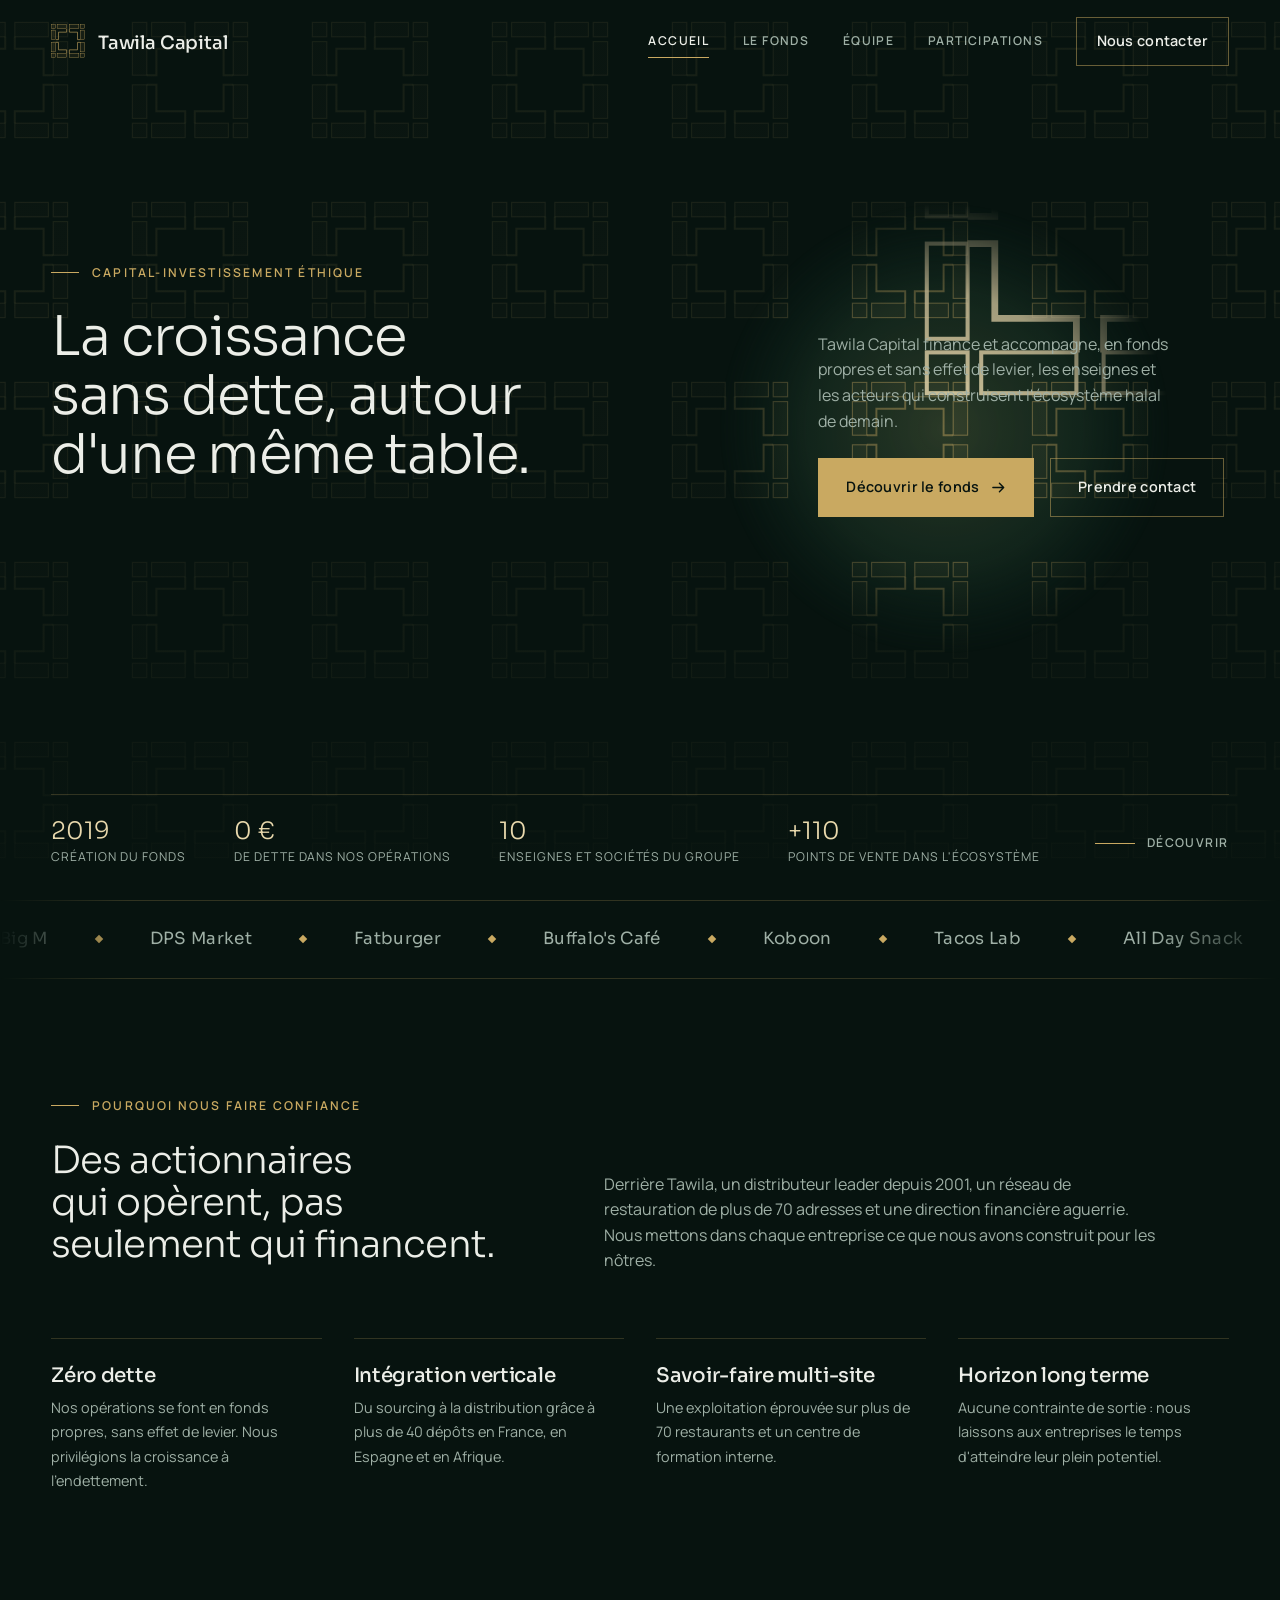
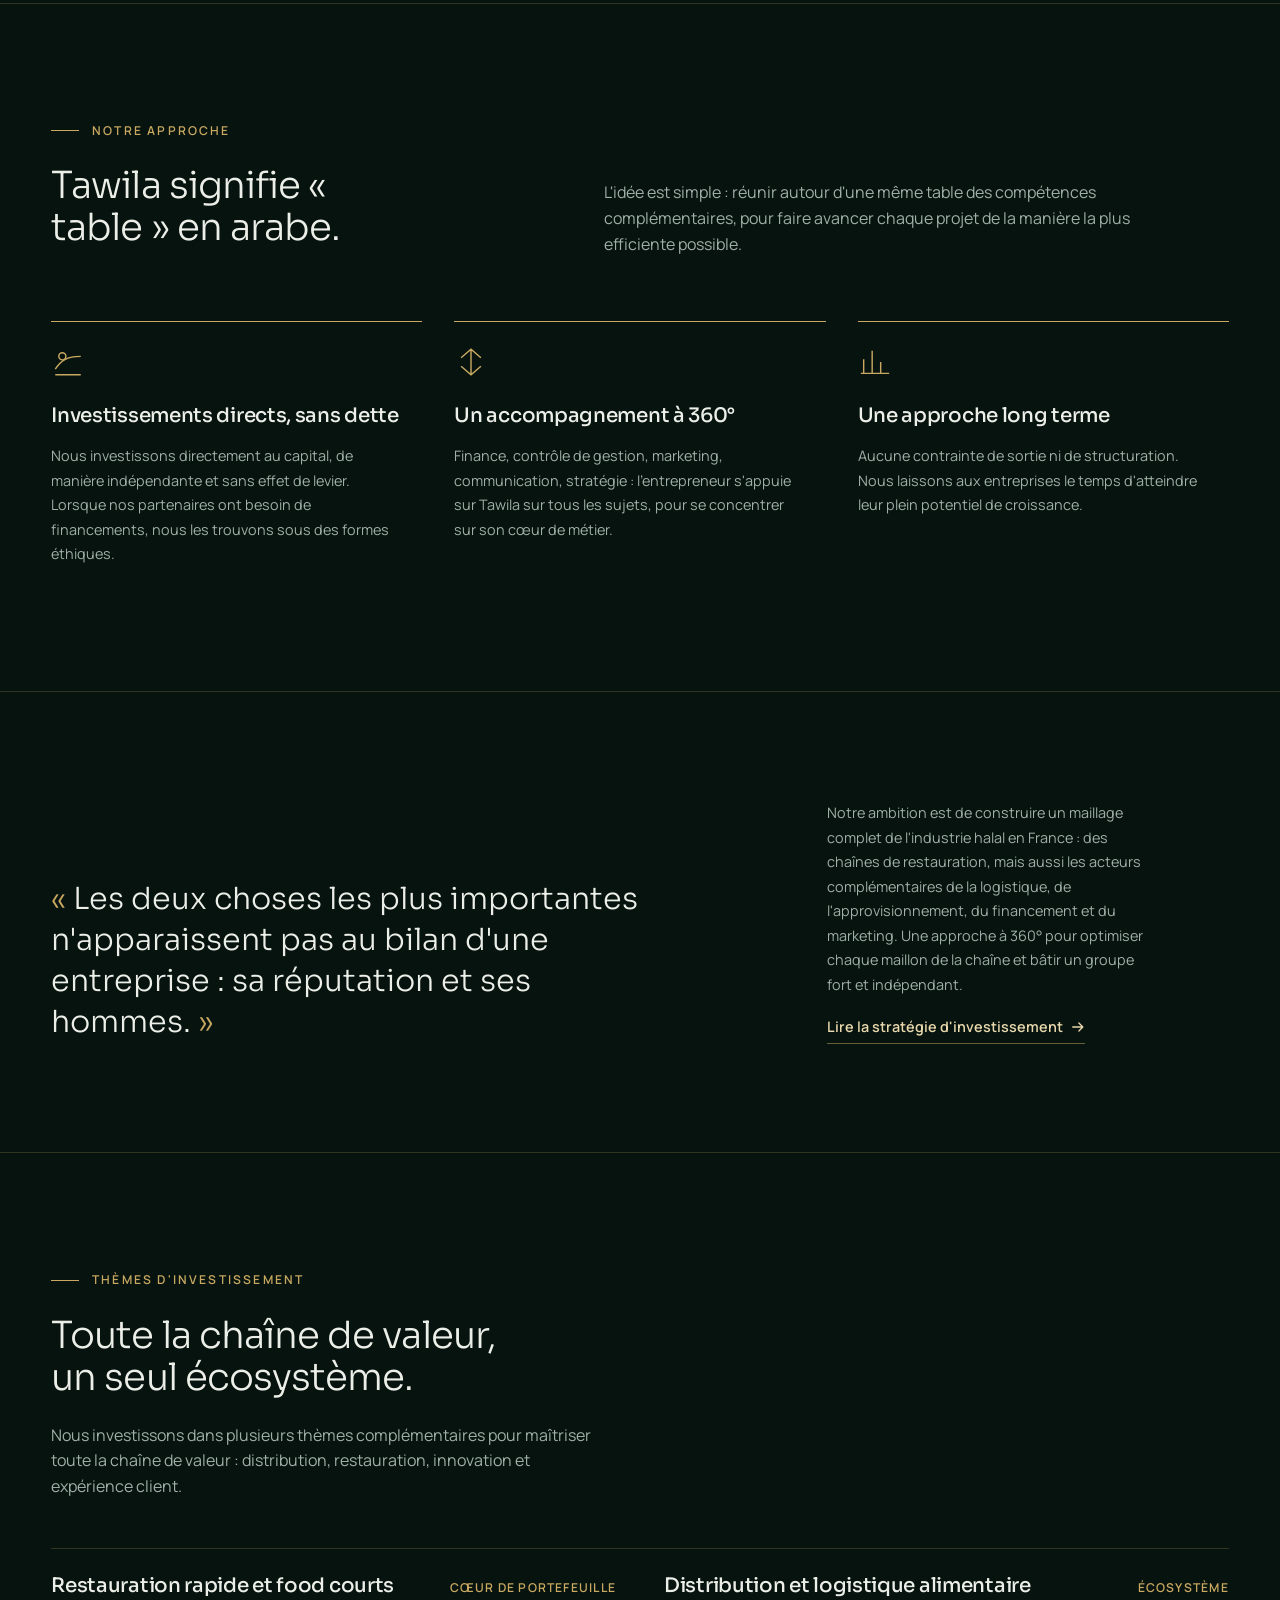
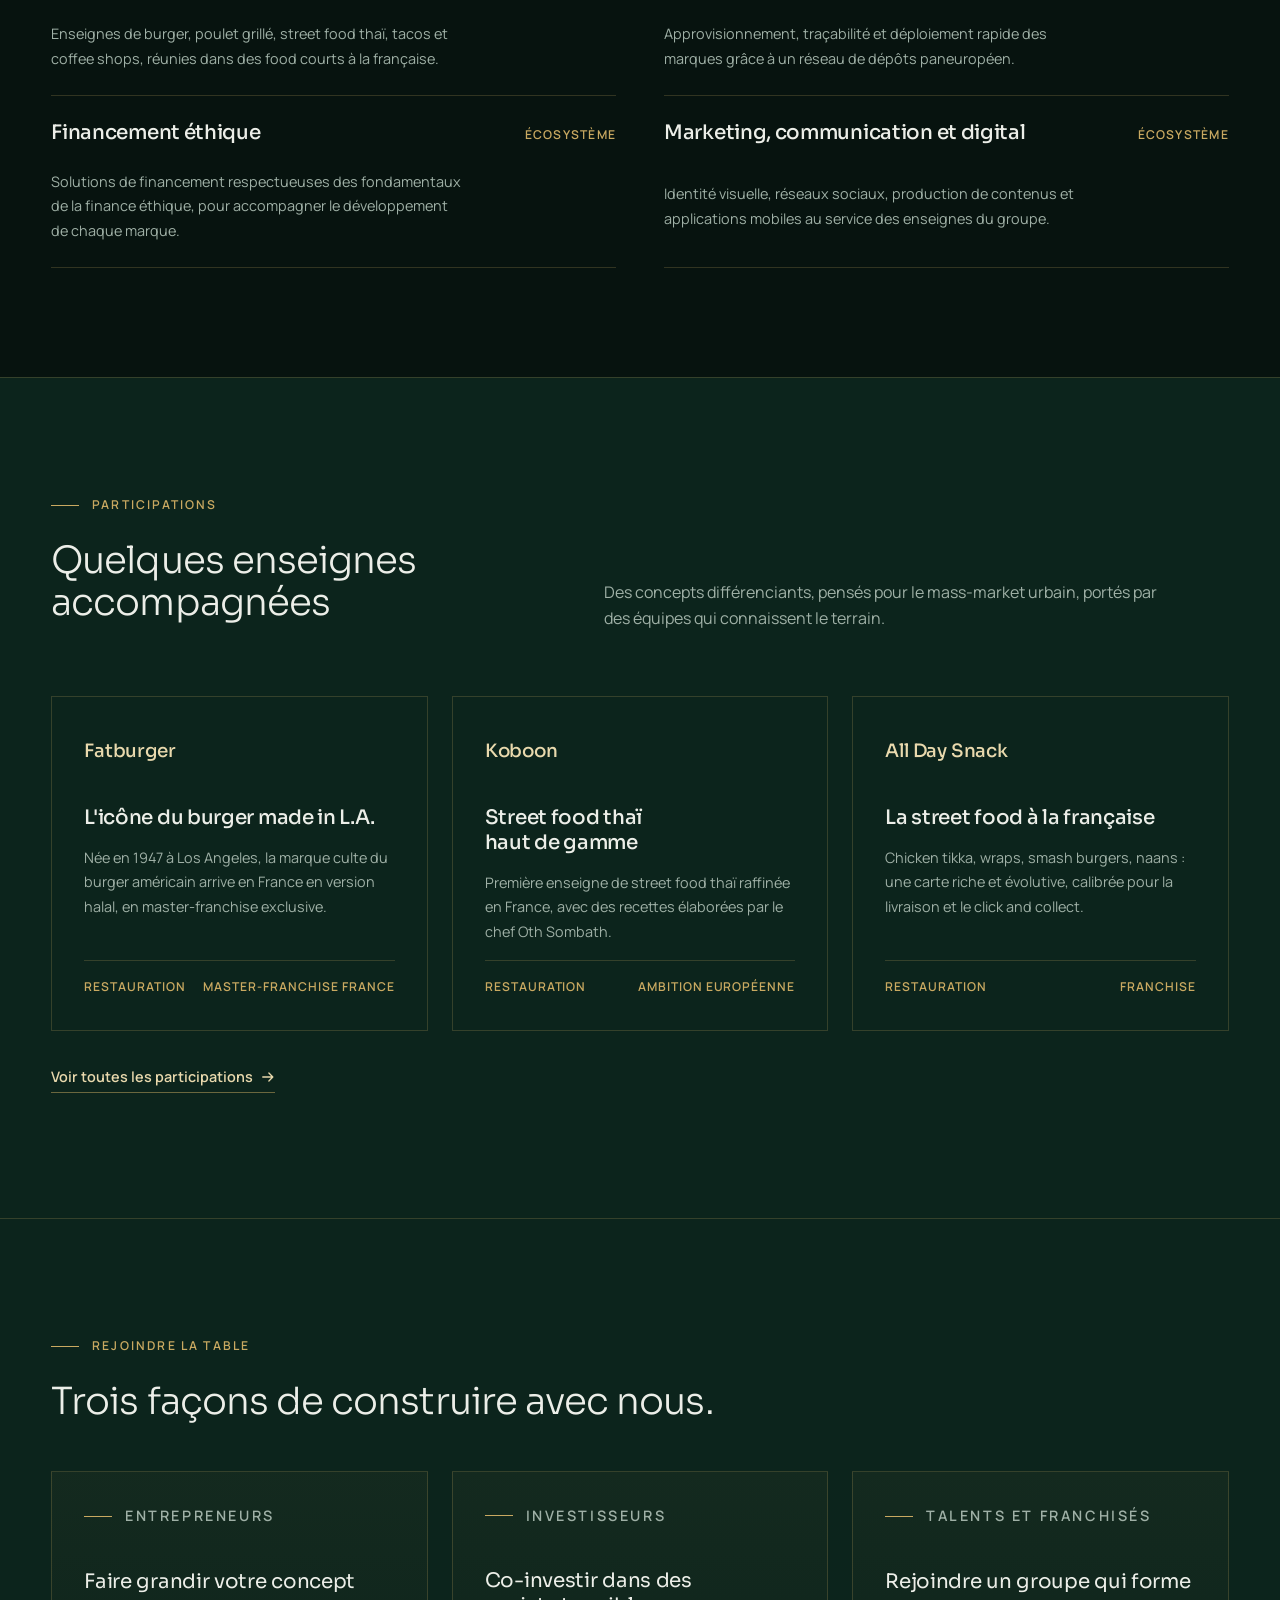
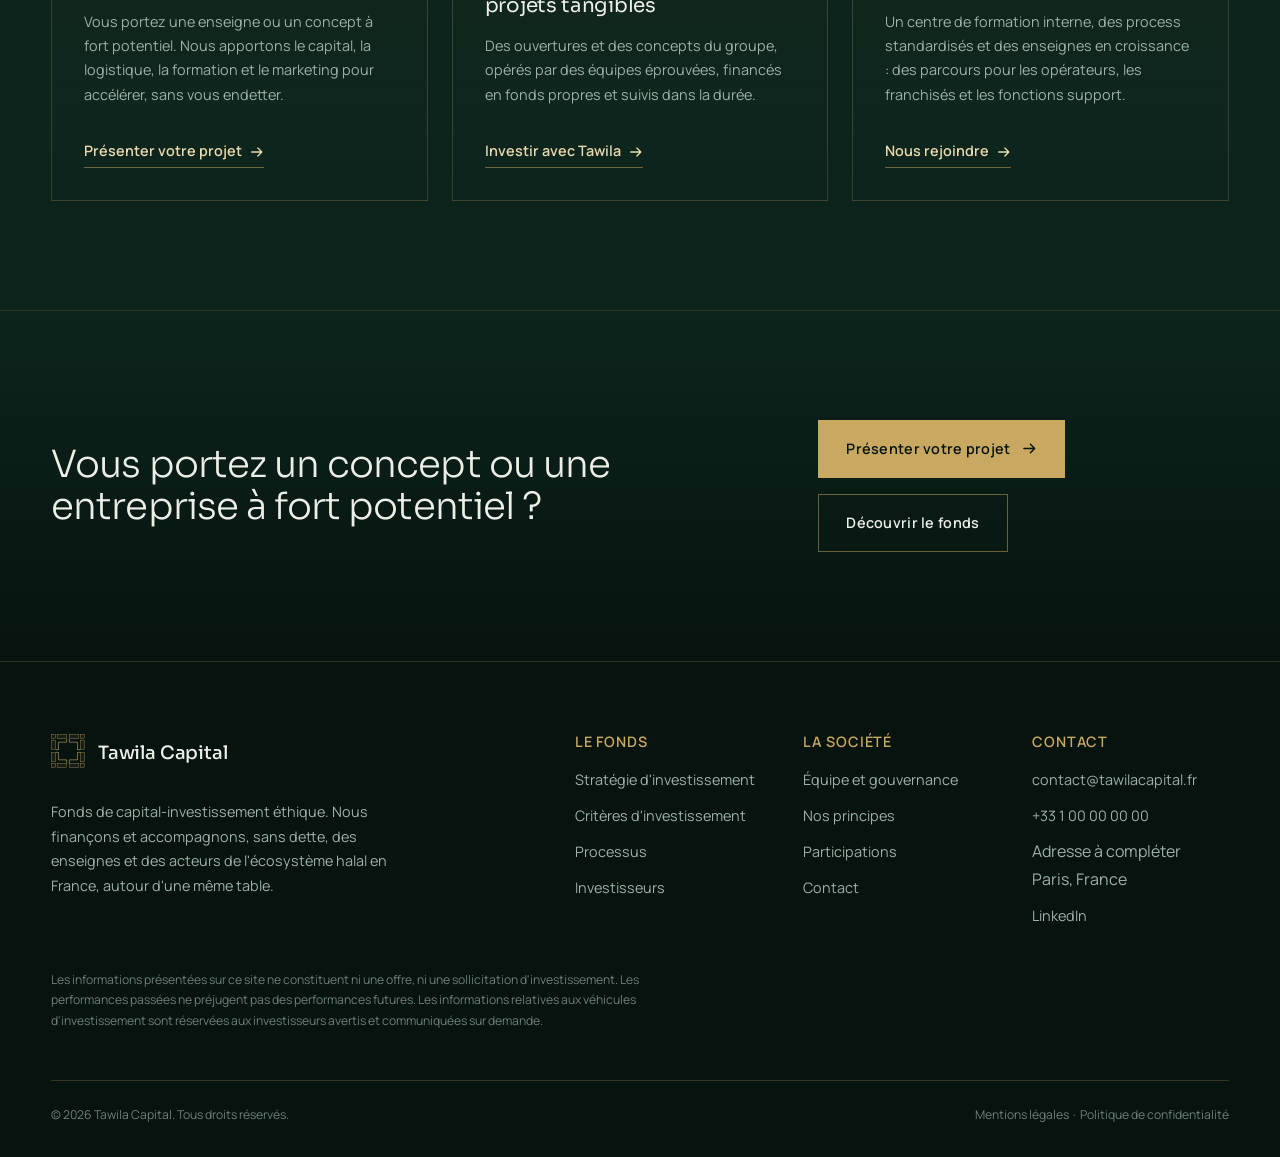
==== commit acadcc39: "Typographie : Sora + Manrope, échelle de tailles réduite, héros recentré Co-Authored-By: Claude Fabl" ====
--- a/site/index.html
+++ b/site/index.html
@@ -39,7 +39,7 @@
   <!-- Polices -->
   <link rel="preconnect" href="https://fonts.googleapis.com">
   <link rel="preconnect" href="https://fonts.gstatic.com" crossorigin>
-  <link rel="stylesheet" href="https://fonts.googleapis.com/css2?family=Cormorant+Garamond:ital,wght@0,300;0,400;0,500;1,300;1,400&family=Manrope:wght@400;500;600;700&display=swap">
+  <link rel="stylesheet" href="https://fonts.googleapis.com/css2?family=Sora:wght@300;400;500&family=Manrope:wght@400;500;600;700&display=swap">
   <link rel="stylesheet" href="assets/css/style.css">
 
   <!-- Données structurées -->
--- a/site/assets/css/style.css
+++ b/site/assets/css/style.css
@@ -20,23 +20,23 @@
   --voile: rgba(7, 19, 15, 0.72);
 
   /* Typographie */
-  --font-display: "Cormorant Garamond", "Cormorant", "Iowan Old Style", Georgia, serif;
+  --font-display: "Sora", "Manrope", "Segoe UI", Helvetica, Arial, sans-serif;
   --font-body: "Manrope", "Segoe UI", Helvetica, Arial, sans-serif;
 
-  --t-xs: 0.78rem;
+  --t-xs: 0.76rem;
   --t-sm: 0.9rem;
-  --t-md: 1.03rem;
-  --t-lg: clamp(1.2rem, 1rem + 0.6vw, 1.45rem);
-  --t-xl: clamp(1.8rem, 1.4rem + 1.6vw, 2.6rem);
-  --t-2xl: clamp(2.4rem, 1.6rem + 3vw, 4rem);
-  --t-3xl: clamp(3rem, 1.4rem + 6vw, 6.8rem);
+  --t-md: 1rem;
+  --t-lg: clamp(1.1rem, 1rem + 0.35vw, 1.25rem);
+  --t-xl: clamp(1.35rem, 1.15rem + 0.7vw, 1.7rem);
+  --t-2xl: clamp(1.7rem, 1.3rem + 1.3vw, 2.5rem);
+  --t-3xl: clamp(2.2rem, 1.5rem + 2.4vw, 3.8rem);
 
   --s-1: 0.5rem; --s-2: 1rem; --s-3: 1.5rem; --s-4: 2rem; --s-5: 3rem; --s-6: 4.5rem;
   --s-7: clamp(5rem, 6vw + 2rem, 9rem);
 
   --container: 1240px;
   --gutter: clamp(1.25rem, 4vw, 3.5rem);
-  --header-h: 92px;
+  --header-h: 84px;
   --ease-out: cubic-bezier(0.22, 1, 0.36, 1);
   --dur: 1000ms;
 }
@@ -53,15 +53,15 @@
 p { margin: 0 0 var(--s-2); }
 ul, ol { margin: 0; padding: 0; list-style: none; }
 h1, h2, h3, h4 {
-  font-family: var(--font-display); font-weight: 400; line-height: 1.02; letter-spacing: -0.005em;
+  font-family: var(--font-display); font-weight: 400; line-height: 1.12; letter-spacing: -0.025em;
   margin: 0 0 var(--s-3); color: var(--ivoire); text-wrap: balance;
 }
-h1 { font-size: var(--t-3xl); font-weight: 300; }
+h1 { font-size: var(--t-3xl); font-weight: 300; line-height: 1.08; }
 h2 { font-size: var(--t-2xl); font-weight: 300; }
-h3 { font-size: var(--t-xl); line-height: 1.12; }
+h3 { font-size: var(--t-xl); line-height: 1.25; letter-spacing: -0.015em; }
 h4 { font-size: var(--t-sm); font-family: var(--font-body); font-weight: 600; letter-spacing: 0.06em; text-transform: uppercase; color: var(--or); }
 em, .italic { font-style: italic; }
-.lead { font-size: var(--t-lg); line-height: 1.55; color: var(--ivoire); max-width: 42ch; font-weight: 400; }
+.lead { font-size: var(--t-lg); line-height: 1.6; color: var(--ivoire); max-width: 48ch; font-weight: 400; }
 .muted { color: var(--sauge); }
 .serif { font-family: var(--font-display); }
 .eyebrow {
@@ -93,8 +93,8 @@
 @media (max-width: 600px) { .grid--2 { grid-template-columns: 1fr; } }
 
 .section-head { margin-bottom: var(--s-5); }
-.section-head h2 { max-width: 22ch; }
-.section-head .lead { max-width: 54ch; color: var(--sauge); }
+.section-head h2 { max-width: 26ch; }
+.section-head .lead { max-width: 56ch; color: var(--sauge); font-size: var(--t-md); }
 .section-head--split { display: grid; grid-template-columns: minmax(0, 5fr) minmax(0, 6fr); gap: var(--s-4); align-items: end; }
 @media (max-width: 900px) { .section-head--split { grid-template-columns: 1fr; } }
 
@@ -128,10 +128,10 @@
 .site-header.is-scrolled { height: 72px; background: var(--voile); backdrop-filter: saturate(140%) blur(14px); -webkit-backdrop-filter: saturate(140%) blur(14px); border-color: var(--trait); }
 .site-header .container { display: flex; align-items: center; justify-content: space-between; gap: var(--s-4); }
 .brand { display: inline-flex; align-items: center; gap: 0.8rem; }
-.brand__mark { width: 40px; height: 40px; flex: none; }
+.brand__mark { width: 34px; height: 34px; flex: none; }
 .brand__mark .b { fill: rgba(201, 169, 97, 0.08); stroke: var(--or); stroke-width: 1; }
 .brand__mark .g { fill: none; stroke: var(--or); stroke-width: 1.8; }
-.brand__name { font-family: var(--font-display); font-size: 1.7rem; font-weight: 400; letter-spacing: 0.02em; color: var(--ivoire); white-space: nowrap; transform: translateY(1px); }
+.brand__name { font-family: var(--font-display); font-size: 1.15rem; font-weight: 500; letter-spacing: -0.01em; color: var(--ivoire); white-space: nowrap; transform: translateY(1px); }
 
 .nav { display: flex; align-items: center; gap: clamp(1.2rem, 2.6vw, 2.6rem); }
 .nav a { font-size: var(--t-xs); font-weight: 600; letter-spacing: 0.12em; text-transform: uppercase; color: var(--sauge); position: relative; padding-block: 0.4rem; transition: color 300ms; }
@@ -151,14 +151,14 @@
   .nav { position: fixed; inset: var(--header-h) 0 0 0; background: var(--nuit); flex-direction: column; align-items: flex-start; justify-content: flex-start; padding: var(--s-4) var(--gutter); gap: var(--s-3); border-top: 1px solid var(--trait);
     transform: translateY(-8px); opacity: 0; visibility: hidden; pointer-events: none; transition: opacity 300ms, transform 300ms var(--ease-out), visibility 0s 300ms; }
   .nav.is-open { transform: none; opacity: 1; visibility: visible; pointer-events: auto; transition-delay: 0s; }
-  .nav a { font-size: var(--t-2xl); font-family: var(--font-display); font-weight: 300; text-transform: none; letter-spacing: 0; color: var(--ivoire); }
+  .nav a { font-size: var(--t-xl); font-family: var(--font-display); font-weight: 300; text-transform: none; letter-spacing: -0.01em; color: var(--ivoire); }
   .nav .btn { font-family: var(--font-body); font-size: var(--t-sm); font-weight: 600; margin-top: var(--s-2); }
   .site-header.is-open { background: var(--nuit); }
   body.nav-locked { overflow: hidden; }
 }
 
 /* ---------- Héros plein écran avec projecteur ---------- */
-.hero { position: relative; min-height: 100svh; display: flex; flex-direction: column; justify-content: flex-end; padding-top: calc(var(--header-h) + var(--s-5)); padding-bottom: var(--s-5); overflow: hidden; background: var(--nuit); isolation: isolate; }
+.hero { position: relative; min-height: 100svh; display: flex; flex-direction: column; padding-top: calc(var(--header-h) + var(--s-4)); padding-bottom: var(--s-4); overflow: hidden; background: var(--nuit); isolation: isolate; }
 .hero__layer { position: absolute; inset: 0; z-index: -1; pointer-events: none; }
 .hero__layer svg { width: 100%; height: 100%; }
 .hero__layer--base { opacity: 1; }
@@ -171,10 +171,11 @@
   opacity: 0; transition: opacity 1600ms ease 600ms;
 }
 .hero.is-ready .hero__layer--reveal { opacity: 1; }
-.hero__content { position: relative; }
+.hero__content { position: relative; display: flex; flex-direction: column; flex: 1; }
+.hero__grid { margin: auto 0; }
 .hero__content .eyebrow { opacity: 0; transform: translateY(10px); transition: opacity 900ms var(--ease-out) 200ms, transform 900ms var(--ease-out) 200ms; }
-.hero h1 { max-width: 13ch; margin-bottom: var(--s-4); }
-.hero h1 .line { display: block; overflow: hidden; padding-bottom: 0.06em; margin-bottom: -0.06em; }
+.hero h1 { max-width: 18ch; margin-bottom: var(--s-4); }
+.hero h1 .line { display: block; overflow: hidden; padding-bottom: 0.08em; margin-bottom: -0.08em; }
 .hero h1 .line > span { display: block; transform: translateY(110%); transition: transform 1300ms var(--ease-out); }
 .hero.is-ready h1 .line > span { transform: none; }
 .hero.is-ready h1 .line:nth-child(2) > span { transition-delay: 100ms; }
@@ -186,12 +187,12 @@
 .hero.is-ready .hero__aside { opacity: 1; transform: none; }
 .hero__aside .lead { color: var(--sauge); max-width: 36ch; font-size: var(--t-md); }
 .hero__actions { display: flex; flex-wrap: wrap; gap: var(--s-2); margin-top: var(--s-3); }
-.hero__foot { margin-top: var(--s-6); padding-top: var(--s-3); border-top: 1px solid var(--trait); display: flex; flex-wrap: wrap; justify-content: space-between; align-items: center; gap: var(--s-3);
+.hero__foot { margin-top: auto; padding-top: var(--s-3); padding-top: var(--s-3); border-top: 1px solid var(--trait); display: flex; flex-wrap: wrap; justify-content: space-between; align-items: center; gap: var(--s-3);
   opacity: 0; transition: opacity 1200ms ease 1200ms; }
 .hero.is-ready .hero__foot { opacity: 1; }
 .hero__facts { display: flex; flex-wrap: wrap; gap: var(--s-4) var(--s-5); }
 .hero__facts li { font-size: var(--t-xs); letter-spacing: 0.08em; text-transform: uppercase; color: var(--sauge); }
-.hero__facts strong { display: block; font-family: var(--font-display); font-size: var(--t-xl); font-weight: 400; letter-spacing: 0; text-transform: none; color: var(--or-clair); line-height: 1; margin-bottom: 0.3rem; }
+.hero__facts strong { display: block; font-family: var(--font-display); font-size: 1.5rem; font-weight: 300; letter-spacing: 0; text-transform: none; color: var(--or-clair); line-height: 1; margin-bottom: 0.3rem; }
 .scroll-cue { display: inline-flex; align-items: center; gap: 0.7rem; font-size: var(--t-xs); font-weight: 600; letter-spacing: 0.12em; text-transform: uppercase; color: var(--sauge); }
 .scroll-cue i { width: 40px; height: 1px; background: var(--or); display: block; animation: cue 2.6s var(--ease-out) infinite; transform-origin: left; }
 @keyframes cue { 0% { transform: scaleX(0); transform-origin: left; } 50% { transform: scaleX(1); transform-origin: left; } 51% { transform-origin: right; } 100% { transform: scaleX(0); transform-origin: right; } }
@@ -200,7 +201,7 @@
 .page-hero { padding-top: calc(var(--header-h) + var(--s-6)); padding-bottom: var(--s-6); position: relative; overflow: hidden; background: var(--nuit); }
 .page-hero::before { content: ""; position: absolute; inset: 0; background: radial-gradient(60% 80% at 85% 10%, rgba(201, 169, 97, 0.10), rgba(201, 169, 97, 0) 60%); pointer-events: none; }
 .page-hero .container { position: relative; }
-.page-hero h1 { max-width: 16ch; }
+.page-hero h1 { max-width: 20ch; }
 .page-hero .lead { margin-top: var(--s-2); color: var(--sauge); }
 .page-hero__horizon { position: absolute; left: 0; right: 0; bottom: 0; width: 100%; height: auto; pointer-events: none; }
 .page-hero__horizon path { fill: none; stroke: var(--or); stroke-width: 1; opacity: 0.7; stroke-dasharray: 2000; stroke-dashoffset: 2000; transition: stroke-dashoffset 2400ms var(--ease-out) 150ms; }
@@ -213,7 +214,7 @@
 .stats { display: grid; grid-template-columns: repeat(4, 1fr); border-top: 1px solid var(--trait); }
 .stats > li { padding: var(--s-4) var(--s-3) var(--s-4) 0; border-bottom: 1px solid var(--trait); }
 .stats > li + li { border-left: 1px solid var(--trait); padding-left: var(--s-3); }
-.stat__value { font-family: var(--font-display); font-size: var(--t-2xl); font-weight: 300; line-height: 1; color: var(--or-clair); display: flex; align-items: baseline; gap: 0.12em; font-variant-numeric: tabular-nums; }
+.stat__value { font-family: var(--font-display); font-size: clamp(1.6rem, 1.2rem + 1.2vw, 2.3rem); font-weight: 300; line-height: 1; color: var(--or-clair); display: flex; align-items: baseline; gap: 0.12em; font-variant-numeric: tabular-nums; }
 .stat__value small { font-size: 0.42em; color: var(--or); font-family: var(--font-body); font-weight: 600; letter-spacing: 0.06em; }
 .stat__label { margin-top: var(--s-2); font-size: var(--t-sm); color: var(--sauge); max-width: 24ch; line-height: 1.5; }
 @media (max-width: 900px) { .stats { grid-template-columns: repeat(2, 1fr); } .stats > li:nth-child(3) { border-left: 0; padding-left: 0; } }
@@ -232,7 +233,7 @@
 /* ---------- Processus ---------- */
 .steps { counter-reset: step; border-top: 1px solid var(--trait); }
 .step { display: grid; grid-template-columns: 5rem minmax(0, 4fr) minmax(0, 7fr); gap: var(--s-3); padding: var(--s-4) 0; border-bottom: 1px solid var(--trait); align-items: start; }
-.step::before { counter-increment: step; content: counter(step, decimal-leading-zero); font-family: var(--font-display); font-size: var(--t-xl); font-weight: 300; color: var(--or); line-height: 1; }
+.step::before { counter-increment: step; content: counter(step, decimal-leading-zero); font-family: var(--font-display); font-size: var(--t-lg); font-weight: 300; color: var(--or); line-height: 1; }
 .step h3 { font-size: var(--t-lg); font-weight: 500; margin: 0; }
 .step p { margin: 0; color: var(--sauge); font-size: var(--t-sm); }
 @media (max-width: 800px) { .step { grid-template-columns: 3.5rem 1fr; } .step p { grid-column: 2; } }
@@ -242,7 +243,7 @@
 @media (max-width: 800px) { .roadmap { grid-template-columns: 1fr; } }
 .roadmap li { padding-top: var(--s-3); position: relative; }
 .roadmap li::before { content: ""; position: absolute; top: -1px; left: 0; width: 48px; height: 1px; background: var(--or); }
-.roadmap__year { font-family: var(--font-display); font-size: var(--t-xl); font-weight: 300; color: var(--or-clair); line-height: 1; margin-bottom: var(--s-2); }
+.roadmap__year { font-family: var(--font-display); font-size: var(--t-xl); font-weight: 400; color: var(--or-clair); line-height: 1; margin-bottom: var(--s-2); }
 .roadmap p { color: var(--sauge); font-size: var(--t-sm); max-width: 34ch; margin: 0; }
 .principles { border-top: 1px solid var(--trait); }
 .principles li { display: grid; grid-template-columns: minmax(0, 4fr) minmax(0, 7fr); gap: var(--s-3); padding: var(--s-3) 0; border-bottom: 1px solid var(--trait); }
@@ -251,7 +252,7 @@
 .principles p { margin: 0; color: var(--sauge); max-width: 58ch; font-size: var(--t-sm); }
 
 /* ---------- Citation / thèse ---------- */
-.quote { font-family: var(--font-display); font-size: var(--t-2xl); font-weight: 300; line-height: 1.12; max-width: 24ch; color: var(--ivoire); margin: 0; }
+.quote { font-family: var(--font-display); font-size: clamp(1.4rem, 1.1rem + 1vw, 2rem); font-weight: 300; line-height: 1.35; max-width: 28ch; color: var(--ivoire); margin: 0; }
 .quote::before { content: "«\00a0"; color: var(--or); }
 .quote::after { content: "\00a0»"; color: var(--or); }
 .thesis { display: grid; grid-template-columns: minmax(0, 7fr) minmax(0, 4fr); gap: var(--s-6); align-items: end; }
@@ -270,7 +271,7 @@
 .ecosystem { overflow: hidden; border-top: 1px solid var(--trait); border-bottom: 1px solid var(--trait); padding: var(--s-3) 0; -webkit-mask-image: linear-gradient(90deg, transparent, #000 10%, #000 90%, transparent); mask-image: linear-gradient(90deg, transparent, #000 10%, #000 90%, transparent); }
 .ecosystem__track { display: flex; width: max-content; gap: var(--s-5); animation: marquee 48s linear infinite; }
 .ecosystem:hover .ecosystem__track { animation-play-state: paused; }
-.ecosystem__track li { font-family: var(--font-display); font-size: var(--t-xl); font-weight: 300; font-style: italic; color: var(--sauge); white-space: nowrap; display: flex; align-items: center; gap: var(--s-5); }
+.ecosystem__track li { font-family: var(--font-display); font-size: 1.05rem; font-weight: 400; letter-spacing: 0.02em; color: var(--sauge); white-space: nowrap; display: flex; align-items: center; gap: var(--s-5); }
 .ecosystem__track li::after { content: ""; width: 6px; height: 6px; background: var(--or); transform: rotate(45deg); flex: none; }
 @keyframes marquee { from { transform: translateX(0); } to { transform: translateX(-50%); } }
 
@@ -279,7 +280,7 @@
 @media (max-width: 900px) { .join { grid-template-columns: 1fr; } }
 .join__card { display: flex; flex-direction: column; gap: var(--s-2); padding: var(--s-4); border: 1px solid var(--trait); background: linear-gradient(180deg, rgba(201,169,97,0.04), rgba(201,169,97,0)); min-height: 320px; position: relative; transition: border-color 400ms, transform 600ms var(--ease-out); }
 .join__card:hover { border-color: var(--or); transform: translateY(-4px); }
-.join__card h3 { font-size: var(--t-xl); margin: var(--s-3) 0 0; }
+.join__card h3 { font-size: var(--t-lg); margin: var(--s-3) 0 0; }
 .join__card p { color: var(--sauge); font-size: var(--t-sm); flex: 1; }
 .join__card .link { align-self: flex-start; }
 .join__card .eyebrow { margin: 0; }
@@ -300,9 +301,9 @@
 .member__photo { aspect-ratio: 4 / 5; background: linear-gradient(160deg, var(--mousse), var(--foret)); border: 1px solid var(--trait); overflow: hidden; position: relative; display: grid; place-items: center; }
 .member__photo img { width: 100%; height: 100%; object-fit: cover; filter: saturate(0.85); transition: transform 1400ms var(--ease-out), filter 600ms; }
 .member:hover .member__photo img { transform: scale(1.03); filter: saturate(1); }
-.member__initials { font-family: var(--font-display); font-size: 3.4rem; font-weight: 300; color: var(--or); opacity: 0.6; letter-spacing: 0.06em; }
+.member__initials { font-family: var(--font-display); font-size: 2.2rem; font-weight: 300; color: var(--or); opacity: 0.6; letter-spacing: 0.08em; }
 .member__photo--org { aspect-ratio: 16 / 9; }
-.member__photo--org .member__initials { font-size: 2rem; font-style: italic; opacity: 0.9; }
+.member__photo--org .member__initials { font-size: 1.3rem; letter-spacing: 0.02em; opacity: 0.9; }
 .member figcaption { padding-top: var(--s-3); }
 .member h3 { font-size: var(--t-lg); font-weight: 500; margin: 0 0 0.2rem; }
 .member__role { color: var(--or); font-size: var(--t-xs); font-weight: 600; letter-spacing: 0.08em; text-transform: uppercase; margin-bottom: var(--s-2); }
@@ -314,7 +315,7 @@
 @media (max-width: 560px) { .portfolio { grid-template-columns: 1fr; } }
 .holding { border: 1px solid var(--trait); padding: var(--s-4); display: flex; flex-direction: column; gap: var(--s-2); min-height: 280px; background: rgba(12, 36, 28, 0.5); transition: border-color 400ms, background 400ms; }
 .holding:hover { border-color: var(--or); background: var(--foret); }
-.holding__logo { height: 44px; display: flex; align-items: center; font-family: var(--font-display); font-size: 1.7rem; font-style: italic; color: var(--or-clair); }
+.holding__logo { height: 44px; display: flex; align-items: center; font-family: var(--font-display); font-size: 1.15rem; font-weight: 500; letter-spacing: -0.01em; color: var(--or-clair); }
 .holding__logo img { max-height: 44px; width: auto; }
 .holding h3 { font-size: var(--t-lg); font-weight: 500; margin: var(--s-2) 0 0; }
 .holding p { color: var(--sauge); font-size: var(--t-sm); margin: 0; flex: 1; }
@@ -327,7 +328,7 @@
 /* ---------- Accordéon ---------- */
 .accordion { border-top: 1px solid var(--trait); }
 .accordion__item { border-bottom: 1px solid var(--trait); }
-.accordion__trigger { width: 100%; display: flex; justify-content: space-between; align-items: center; gap: var(--s-3); padding: var(--s-3) 0; background: none; border: 0; cursor: pointer; text-align: left; font-family: var(--font-display); font-size: var(--t-lg); font-weight: 500; color: var(--ivoire); line-height: 1.25; transition: color 300ms; }
+.accordion__trigger { width: 100%; display: flex; justify-content: space-between; align-items: center; gap: var(--s-3); padding: var(--s-3) 0; background: none; border: 0; cursor: pointer; text-align: left; font-family: var(--font-display); font-size: var(--t-md); font-weight: 400; color: var(--ivoire); line-height: 1.25; transition: color 300ms; }
 .accordion__trigger:hover { color: var(--or-clair); }
 .accordion__icon { width: 14px; height: 14px; position: relative; flex: none; }
 .accordion__icon::before, .accordion__icon::after { content: ""; position: absolute; background: var(--or); inset: 50% 0 auto 0; height: 1px; transition: transform 350ms var(--ease-out); }
@@ -339,7 +340,7 @@
 /* ---------- Appel à l'action ---------- */
 .cta { display: grid; grid-template-columns: minmax(0, 7fr) minmax(0, 4fr); gap: var(--s-5); align-items: center; }
 @media (max-width: 800px) { .cta { grid-template-columns: 1fr; } }
-.cta h2 { max-width: 18ch; margin: 0; }
+.cta h2 { max-width: 22ch; margin: 0; }
 .cta__actions { display: flex; flex-wrap: wrap; gap: var(--s-2); justify-self: end; }
 @media (max-width: 800px) { .cta__actions { justify-self: start; } }
 
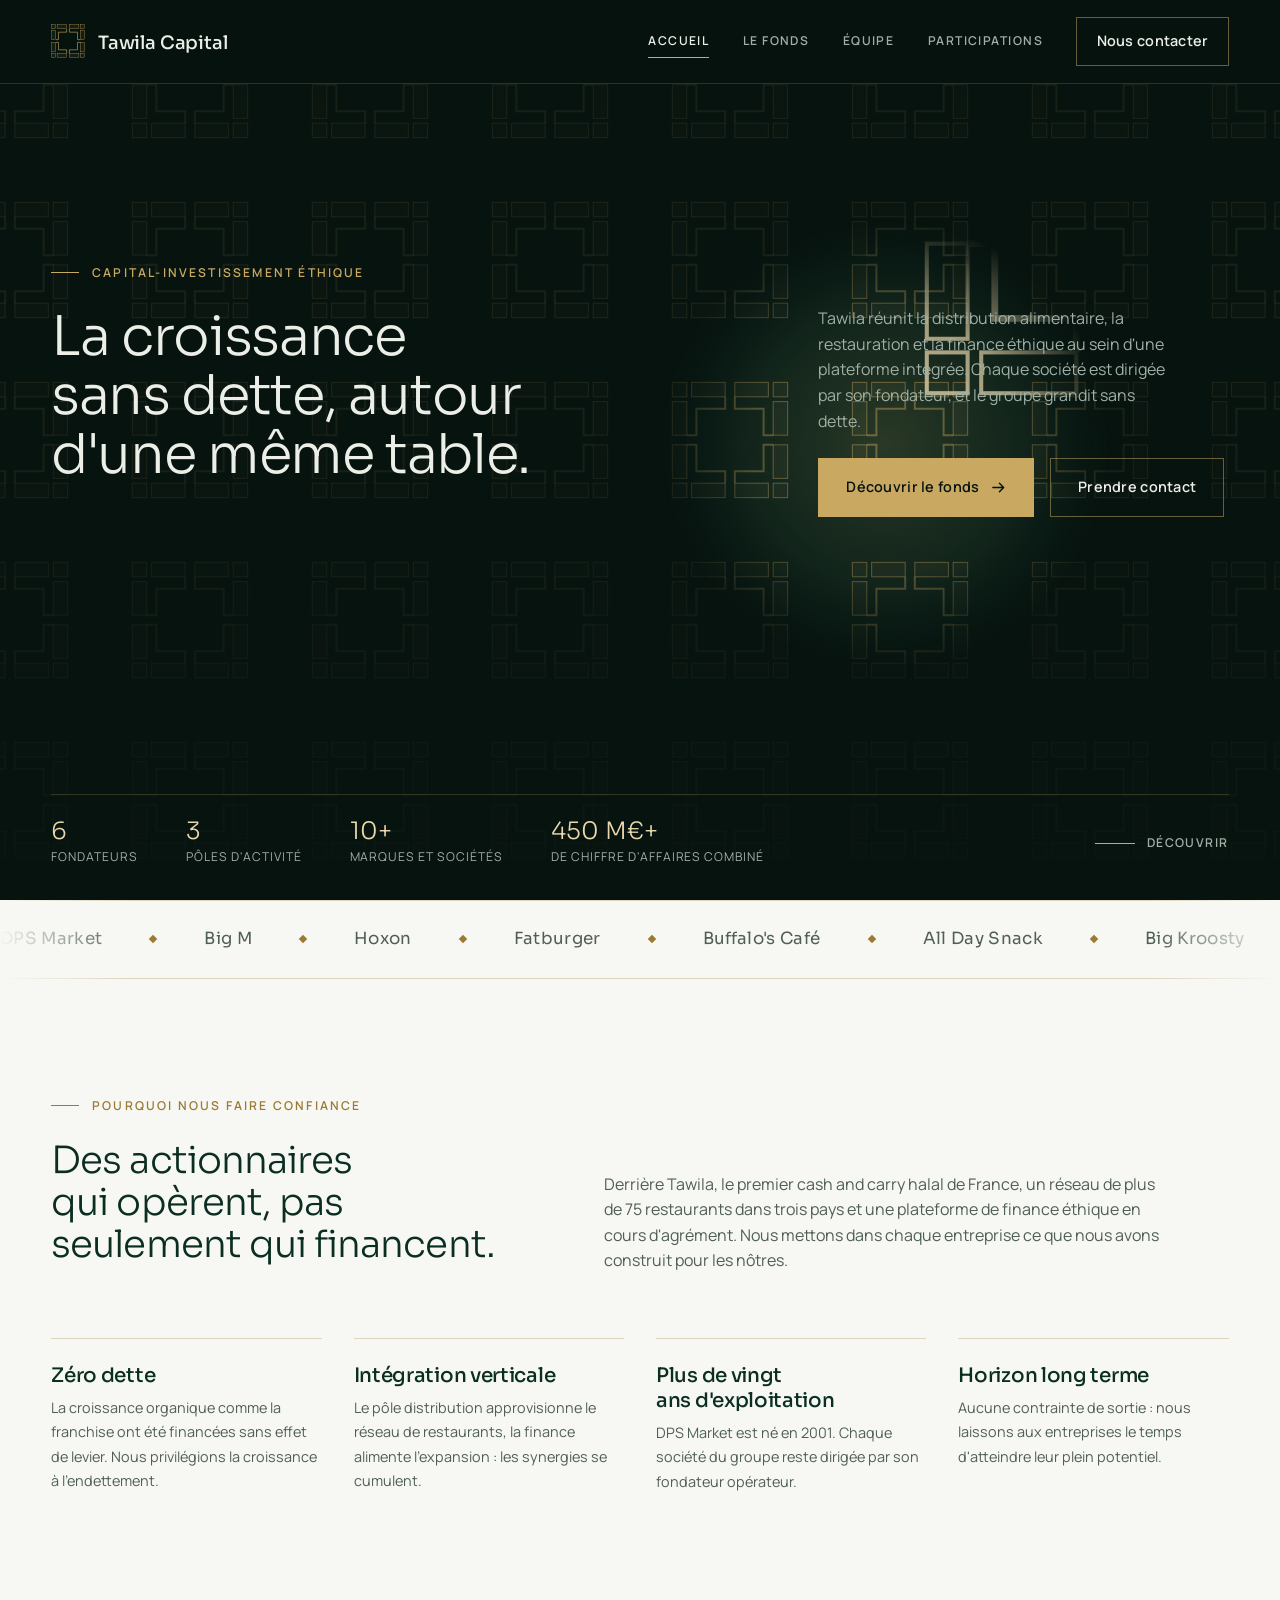
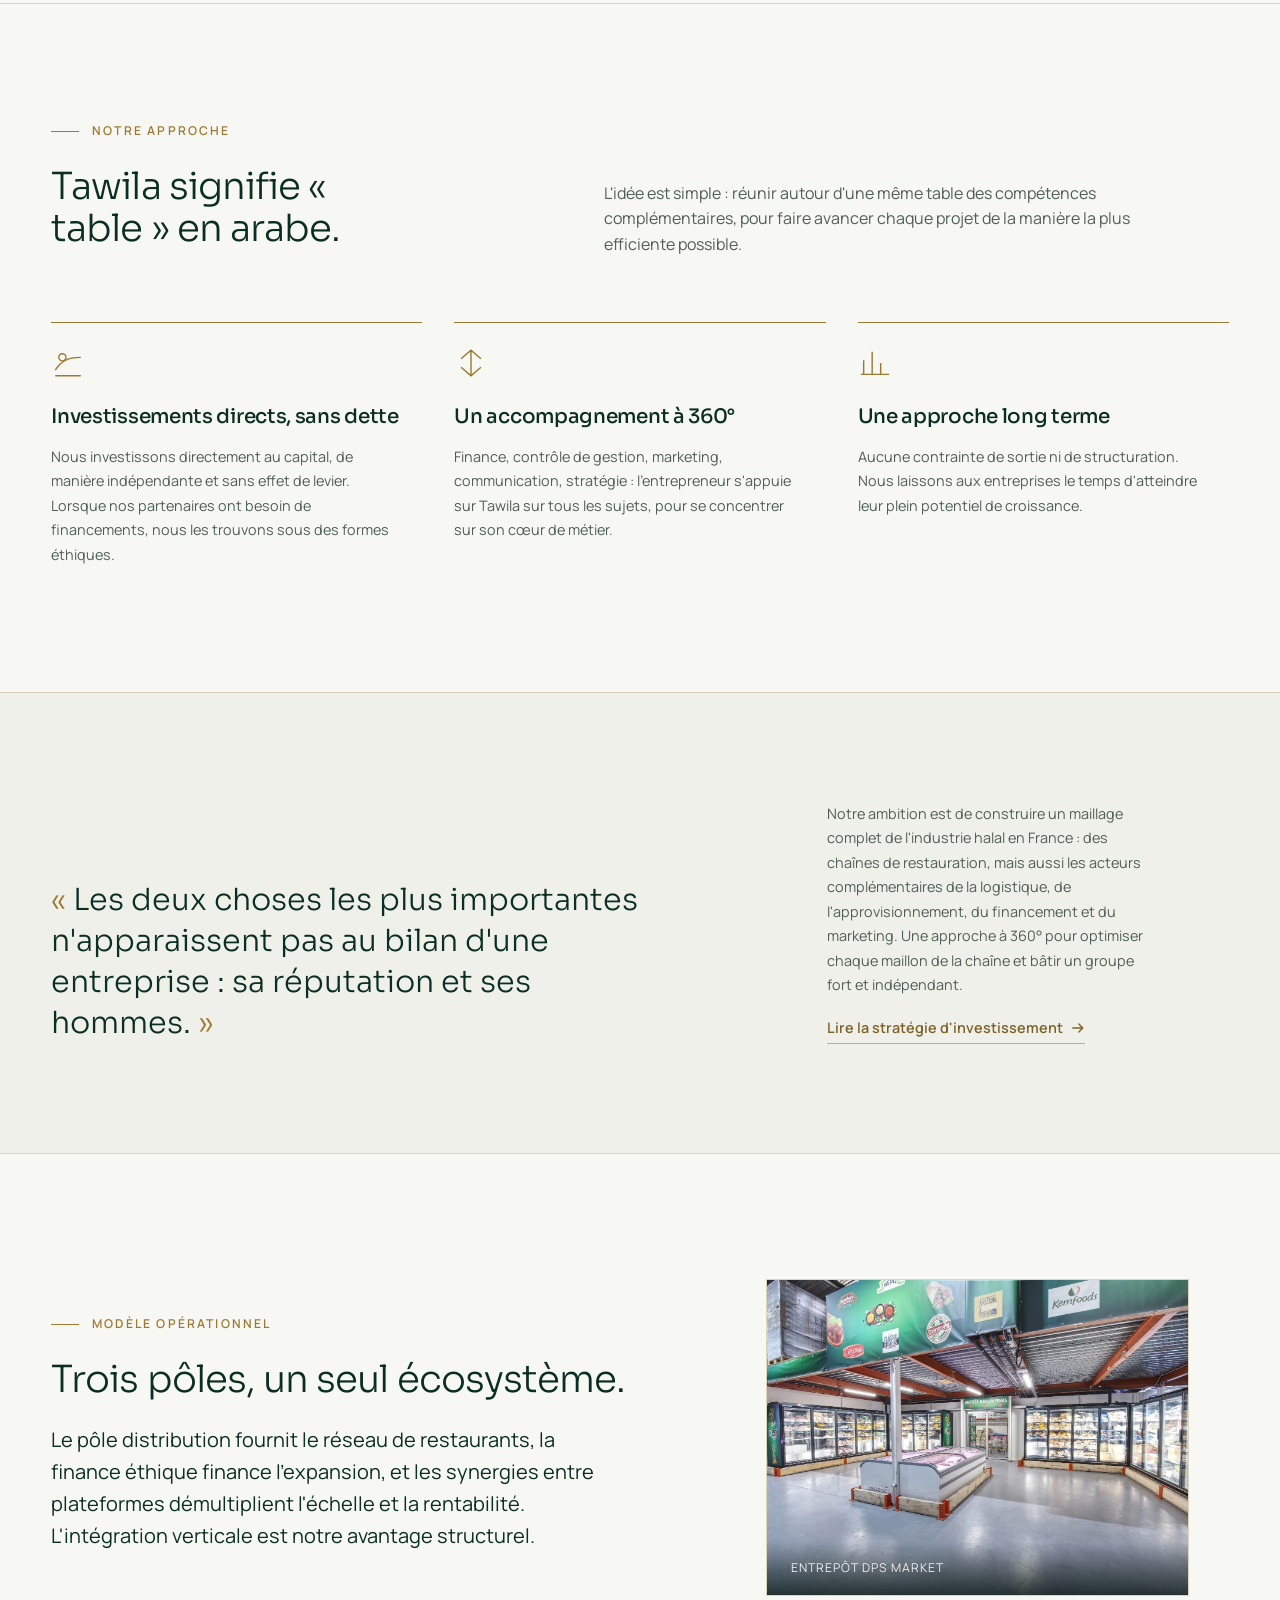
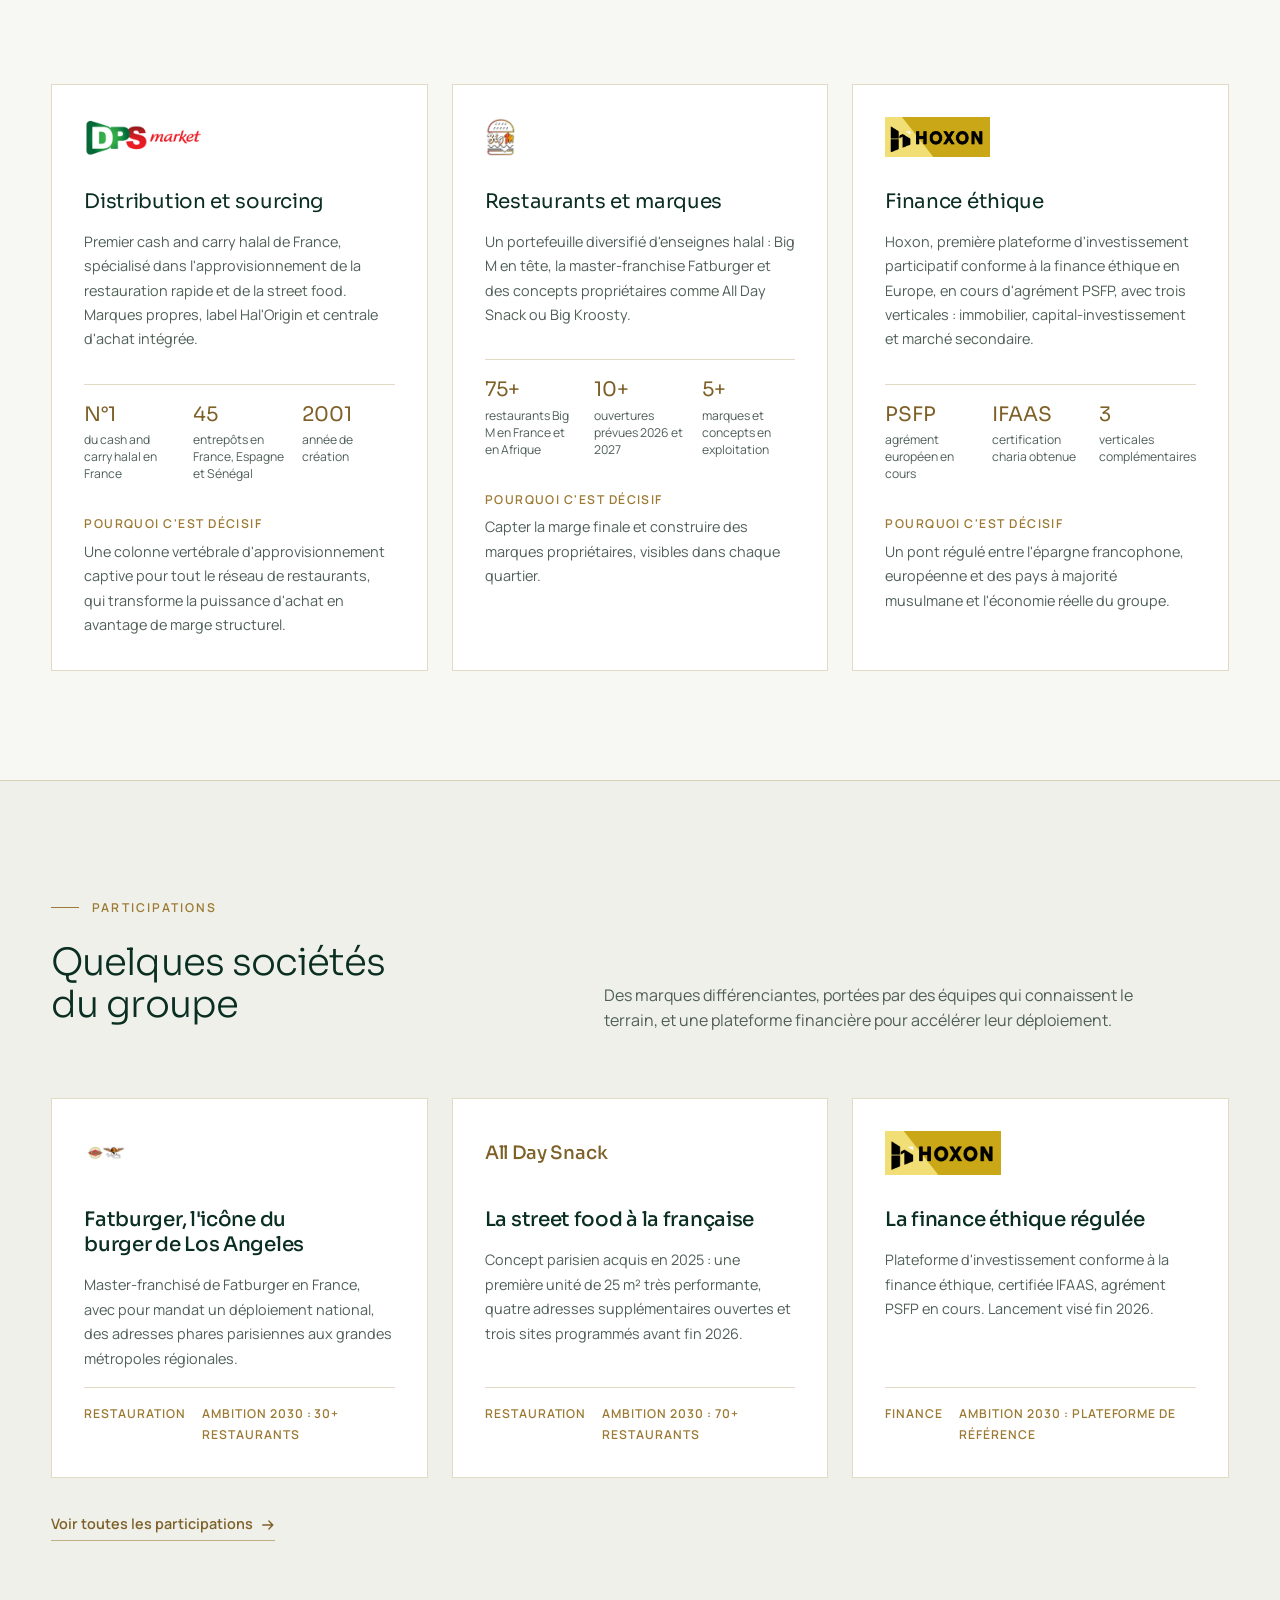
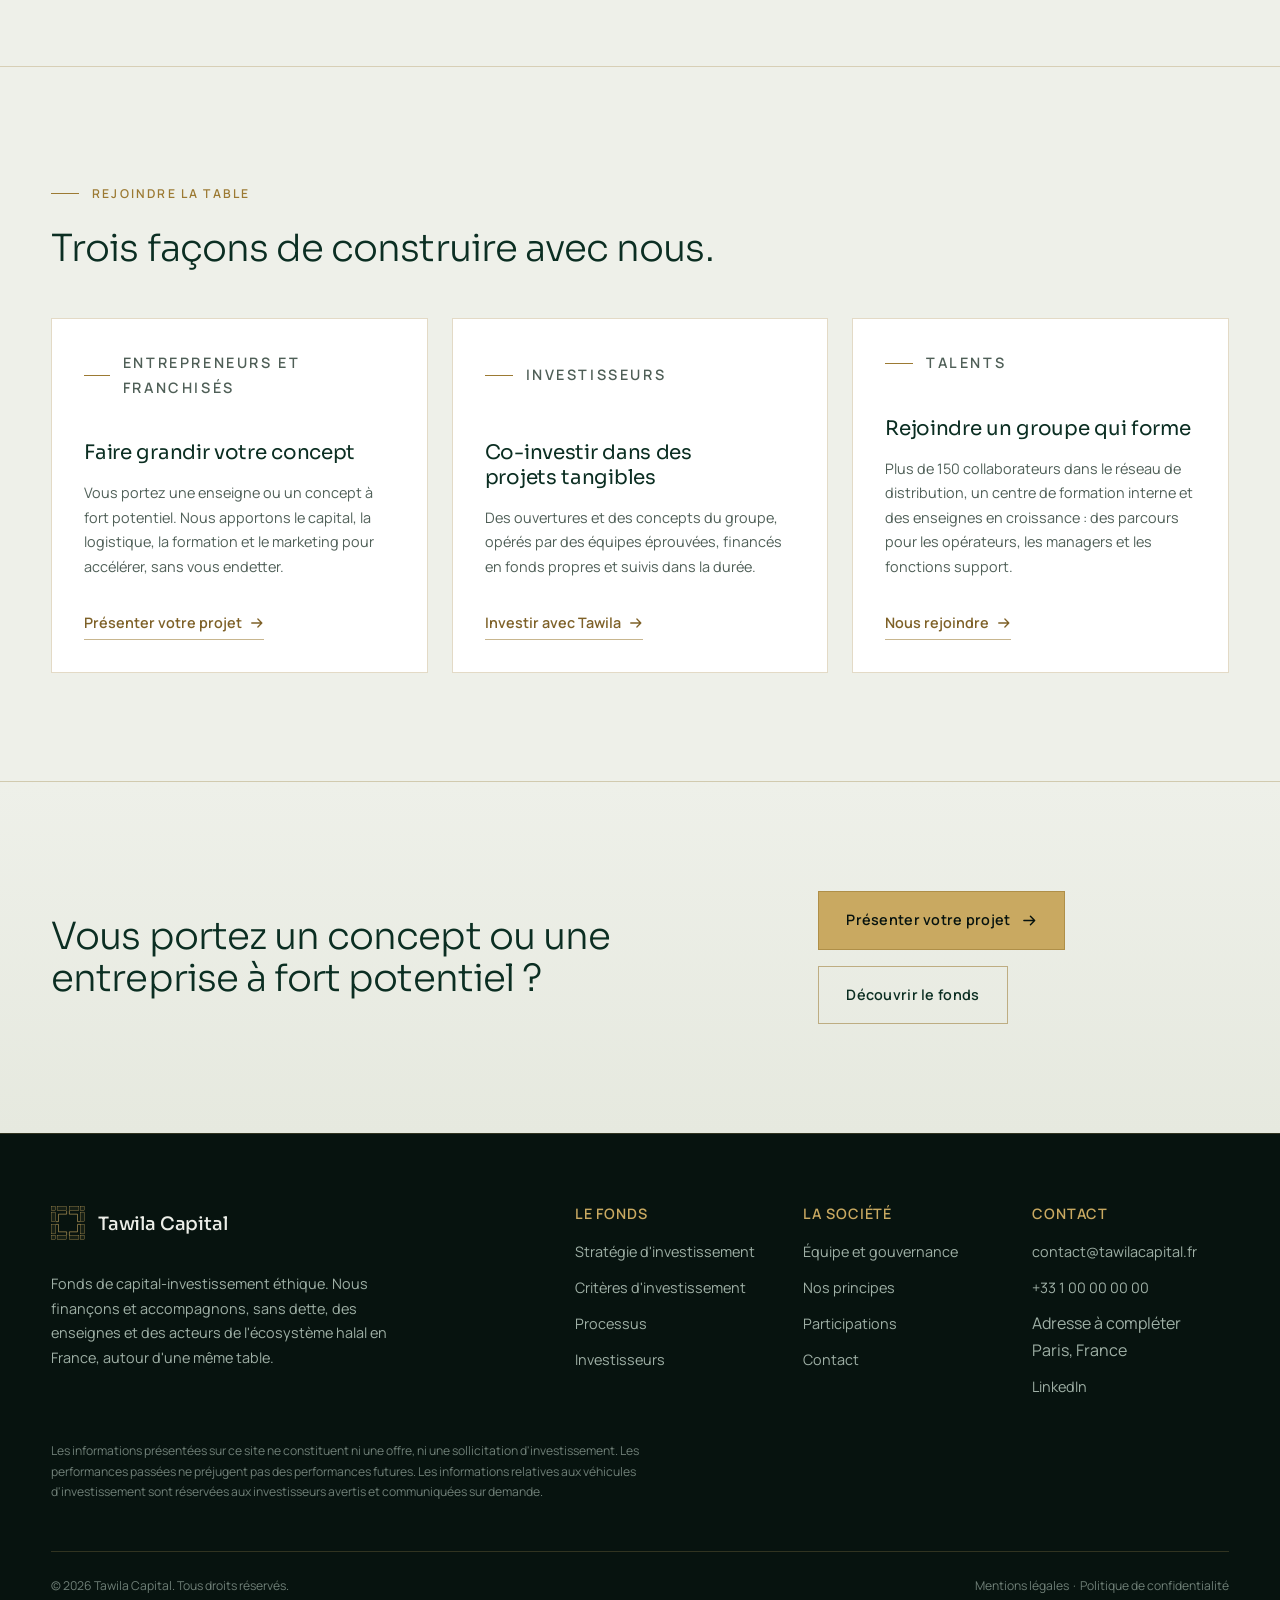
==== commit 6fc2bd04: "Contenu du groupe : six fondateurs avec portraits, trois pôles, participations enrichies, frise hist" ====
--- a/site/index.html
+++ b/site/index.html
@@ -4,8 +4,8 @@
   <meta charset="utf-8">
   <meta name="viewport" content="width=device-width, initial-scale=1">
   <!-- SEO : titre et description (à reporter dans Rank Math / Yoast sous WordPress) -->
-  <title>Tawila Capital | Fonds d'investissement éthique et sans dette</title>
-  <meta name="description" content="Tawila Capital est un fonds de capital-investissement éthique qui finance et accompagne, sans dette, les enseignes et acteurs de l'écosystème halal en France : restauration, distribution, logistique, marketing.">
+  <title>Tawila Capital | Groupe intégré distribution, restauration, finance éthique</title>
+  <meta name="description" content="Tawila Capital réunit distribution alimentaire (DPS Market), restauration (Big M, Fatburger) et finance éthique (Hoxon) dans une plateforme halal intégrée, financée sans dette. Six fondateurs, trois pôles, plus de dix marques.">
   <meta name="robots" content="index, follow, max-image-preview:large, max-snippet:-1, max-video-preview:-1">
   <meta name="author" content="Tawila Capital">
   <meta name="theme-color" content="#07130f">
@@ -17,8 +17,8 @@
   <meta property="og:type" content="website">
   <meta property="og:site_name" content="Tawila Capital">
   <meta property="og:locale" content="fr_FR">
-  <meta property="og:title" content="Tawila Capital | Fonds d'investissement éthique et sans dette">
-  <meta property="og:description" content="Tawila Capital est un fonds de capital-investissement éthique qui finance et accompagne, sans dette, les enseignes et acteurs de l'écosystème halal en France : restauration, distribution, logistique, marketing.">
+  <meta property="og:title" content="Tawila Capital | Groupe intégré distribution, restauration, finance éthique">
+  <meta property="og:description" content="Tawila Capital réunit distribution alimentaire (DPS Market), restauration (Big M, Fatburger) et finance éthique (Hoxon) dans une plateforme halal intégrée, financée sans dette. Six fondateurs, trois pôles, plus de dix marques.">
   <meta property="og:url" content="https://www.tawilacapital.fr/">
   <meta property="og:image" content="https://www.tawilacapital.fr/assets/img/og-image.png">
   <meta property="og:image:width" content="1200">
@@ -27,8 +27,8 @@
 
   <!-- Twitter / X -->
   <meta name="twitter:card" content="summary_large_image">
-  <meta name="twitter:title" content="Tawila Capital | Fonds d'investissement éthique et sans dette">
-  <meta name="twitter:description" content="Tawila Capital est un fonds de capital-investissement éthique qui finance et accompagne, sans dette, les enseignes et acteurs de l'écosystème halal en France : restauration, distribution, logistique, marketing.">
+  <meta name="twitter:title" content="Tawila Capital | Groupe intégré distribution, restauration, finance éthique">
+  <meta name="twitter:description" content="Tawila Capital réunit distribution alimentaire (DPS Market), restauration (Big M, Fatburger) et finance éthique (Hoxon) dans une plateforme halal intégrée, financée sans dette. Six fondateurs, trois pôles, plus de dix marques.">
   <meta name="twitter:image" content="https://www.tawilacapital.fr/assets/img/og-image.png">
 
   <!-- Icônes -->
@@ -54,8 +54,9 @@
     "url": "https://www.tawilacapital.fr/",
     "logo": { "@type": "ImageObject", "url": "https://www.tawilacapital.fr/assets/img/logo.png", "width": 840, "height": 200 },
     "image": "https://www.tawilacapital.fr/assets/img/og-image.png",
-    "description": "Fonds de capital-investissement éthique qui finance et accompagne, sans dette, les enseignes et acteurs de l'écosystème halal en France.",
-    "foundingDate": "2019",
+    "description": "Plateforme halal intégrée réunissant distribution alimentaire, restauration et finance éthique, financée sans dette.",
+    "foundingDate": "2001",
+    "numberOfEmployees": { "@type": "QuantitativeValue", "minValue": 150 },
     "email": "contact@tawilacapital.fr",
     "telephone": "+33 1 00 00 00 00",
     "address": { "@type": "PostalAddress", "streetAddress": "Adresse à compléter", "postalCode": "75000", "addressLocality": "Paris", "addressCountry": "FR" },
@@ -136,7 +137,7 @@
           </h1>
         </div>
         <div class="hero__aside">
-          <p class="lead">Tawila Capital finance et accompagne, en fonds propres et sans effet de levier, les enseignes et les acteurs qui construisent l'écosystème halal de demain.</p>
+          <p class="lead">Tawila réunit la distribution alimentaire, la restauration et la finance éthique au sein d'une plateforme intégrée. Chaque société est dirigée par son fondateur, et le groupe grandit sans dette.</p>
           <div class="hero__actions">
             <a class="btn btn--solid" href="le-fonds.html">Découvrir le fonds <svg viewBox="0 0 16 16" aria-hidden="true" fill="none" stroke="currentColor" stroke-width="1.5" stroke-linecap="round" stroke-linejoin="round"><path d="M2 8h11M9 3.5 13.5 8 9 12.5"/></svg></a>
             <a class="btn" href="contact.html">Prendre contact</a>
@@ -145,10 +146,10 @@
       </div>
       <div class="hero__foot">
         <ul class="hero__facts">
-          <li><strong>2019</strong>Création du fonds</li>
-          <li><strong>0 €</strong>de dette dans nos opérations</li>
-          <li><strong>10</strong>enseignes et sociétés du groupe</li>
-          <li><strong>+110</strong>points de vente dans l'écosystème</li>
+          <li><strong>6</strong>fondateurs</li>
+          <li><strong>3</strong>pôles d'activité</li>
+          <li><strong>10+</strong>marques et sociétés</li>
+          <li><strong>450 M€+</strong>de chiffre d'affaires combiné</li>
         </ul>
         <a class="scroll-cue" href="#approche"><i></i> Découvrir</a>
       </div>
@@ -158,7 +159,7 @@
   <!-- Bandeau des marques de l'écosystème (défilement lent, en pause au survol) -->
   <div class="ecosystem" aria-label="Marques de l'écosystème Tawila">
     <ul class="ecosystem__track">
-      <li>Big M</li><li>DPS Market</li><li>Fatburger</li><li>Buffalo's Café</li><li>Koboon</li><li>Tacos Lab</li><li>All Day Snack</li><li>Big Crousty</li><li>Brooklyn Chicken Club</li><li>Big Coffee</li><li>Big Canteen</li><li>The Follow Movement</li><li>Big M</li><li>DPS Market</li><li>Fatburger</li><li>Buffalo's Café</li><li>Koboon</li><li>Tacos Lab</li><li>All Day Snack</li><li>Big Crousty</li><li>Brooklyn Chicken Club</li><li>Big Coffee</li><li>Big Canteen</li><li>The Follow Movement</li>
+      <li>DPS Market</li><li>Big M</li><li>Hoxon</li><li>Fatburger</li><li>Buffalo's Café</li><li>All Day Snack</li><li>Big Kroosty</li><li>Koboon</li><li>Tacos Lab</li><li>Big Coffee</li><li>Crispy Joe</li><li>Crispy Mom</li><li>The Follow Movement</li><li>DPS Market</li><li>Big M</li><li>Hoxon</li><li>Fatburger</li><li>Buffalo's Café</li><li>All Day Snack</li><li>Big Kroosty</li><li>Koboon</li><li>Tacos Lab</li><li>Big Coffee</li><li>Crispy Joe</li><li>Crispy Mom</li><li>The Follow Movement</li>
     </ul>
   </div>
 
@@ -169,12 +170,12 @@
           <p class="eyebrow">Pourquoi nous faire confiance</p>
           <h2 id="confiance-titre">Des actionnaires qui opèrent, pas seulement qui financent.</h2>
         </div>
-        <p class="lead">Derrière Tawila, un distributeur leader depuis 2001, un réseau de restauration de plus de 70 adresses et une direction financière aguerrie. Nous mettons dans chaque entreprise ce que nous avons construit pour les nôtres.</p>
+        <p class="lead">Derrière Tawila, le premier cash and carry halal de France, un réseau de plus de 75 restaurants dans trois pays et une plateforme de finance éthique en cours d'agrément. Nous mettons dans chaque entreprise ce que nous avons construit pour les nôtres.</p>
       </div>
       <ul class="trust reveal">
-        <li><h3>Zéro dette</h3><p>Nos opérations se font en fonds propres, sans effet de levier. Nous privilégions la croissance à l'endettement.</p></li>
-        <li><h3>Intégration verticale</h3><p>Du sourcing à la distribution grâce à plus de 40 dépôts en France, en Espagne et en Afrique.</p></li>
-        <li><h3>Savoir-faire multi-site</h3><p>Une exploitation éprouvée sur plus de 70 restaurants et un centre de formation interne.</p></li>
+        <li><h3>Zéro dette</h3><p>La croissance organique comme la franchise ont été financées sans effet de levier. Nous privilégions la croissance à l'endettement.</p></li>
+        <li><h3>Intégration verticale</h3><p>Le pôle distribution approvisionne le réseau de restaurants, la finance alimente l'expansion : les synergies se cumulent.</p></li>
+        <li><h3>Plus de vingt ans d'exploitation</h3><p>DPS Market est né en 2001. Chaque société du groupe reste dirigée par son fondateur opérateur.</p></li>
         <li><h3>Horizon long terme</h3><p>Aucune contrainte de sortie : nous laissons aux entreprises le temps d'atteindre leur plein potentiel.</p></li>
       </ul>
     </div>
@@ -222,31 +223,67 @@
     </div>
   </section>
 
-  <section class="section" aria-labelledby="secteurs-titre">
-    <div class="container">
-      <div class="section-head reveal">
-        <p class="eyebrow">Thèmes d'investissement</p><h2 id="secteurs-titre">Toute la chaîne de valeur, un seul écosystème.</h2>
-        <p class="lead">Nous investissons dans plusieurs thèmes complémentaires pour maîtriser toute la chaîne de valeur : distribution, restauration, innovation et expérience client.</p>
-      </div>
-      <ul class="sectors reveal">
-        <li class="sector"><h3>Restauration rapide et food courts</h3><span class="sector__tag">Cœur de portefeuille</span><p>Enseignes de burger, poulet grillé, street food thaï, tacos et coffee shops, réunies dans des food courts à la française.</p></li>
-        <li class="sector"><h3>Distribution et logistique alimentaire</h3><span class="sector__tag">Écosystème</span><p>Approvisionnement, traçabilité et déploiement rapide des marques grâce à un réseau de dépôts paneuropéen.</p></li>
-        <li class="sector"><h3>Financement éthique</h3><span class="sector__tag">Écosystème</span><p>Solutions de financement respectueuses des fondamentaux de la finance éthique, pour accompagner le développement de chaque marque.</p></li>
-        <li class="sector"><h3>Marketing, communication et digital</h3><span class="sector__tag">Écosystème</span><p>Identité visuelle, réseaux sociaux, production de contenus et applications mobiles au service des enseignes du groupe.</p></li>
-      </ul>
+  <section class="section" id="poles" aria-labelledby="poles-titre">
+    <div class="container">
+      <div class="split reveal" style="margin-bottom: var(--s-6)">
+        <div>
+          <p class="eyebrow">Modèle opérationnel</p>
+          <h2 id="poles-titre">Trois pôles, un seul écosystème.</h2>
+          <p class="lead">Le pôle distribution fournit le réseau de restaurants, la finance éthique finance l'expansion, et les synergies entre plateformes démultiplient l'échelle et la rentabilité. L'intégration verticale est notre avantage structurel.</p>
+        </div>
+        <figure class="split__photo">
+          <img src="assets/img/photos/entrepot-dps.jpg" alt="Intérieur d'un entrepôt cash and carry DPS Market" width="1600" height="1067" loading="lazy">
+          <figcaption>Entrepôt DPS Market</figcaption>
+        </figure>
+      </div>
+      <div class="poles">
+        <article class="pole reveal">
+          <div class="pole__logo"><img src="assets/img/marques/dps-market.png" alt="DPS Market" height="40" loading="lazy"></div>
+          <h3>Distribution et sourcing</h3>
+          <p>Premier cash and carry halal de France, spécialisé dans l'approvisionnement de la restauration rapide et de la street food. Marques propres, label Hal'Origin et centrale d'achat intégrée.</p>
+          <ul class="pole__facts">
+            <li><strong>N°1</strong>du cash and carry halal en France</li>
+            <li><strong>45</strong>entrepôts en France, Espagne et Sénégal</li>
+            <li><strong>2001</strong>année de création</li>
+          </ul>
+          <p class="pole__why">Une colonne vertébrale d'approvisionnement captive pour tout le réseau de restaurants, qui transforme la puissance d'achat en avantage de marge structurel.</p>
+        </article>
+        <article class="pole reveal" data-delay="1">
+          <div class="pole__logo"><img src="assets/img/marques/big-m.png" alt="Big M" height="40" loading="lazy"></div>
+          <h3>Restaurants et marques</h3>
+          <p>Un portefeuille diversifié d'enseignes halal : Big M en tête, la master-franchise Fatburger et des concepts propriétaires comme All Day Snack ou Big Kroosty.</p>
+          <ul class="pole__facts">
+            <li><strong>75+</strong>restaurants Big M en France et en Afrique</li>
+            <li><strong>10+</strong>ouvertures prévues 2026 et 2027</li>
+            <li><strong>5+</strong>marques et concepts en exploitation</li>
+          </ul>
+          <p class="pole__why">Capter la marge finale et construire des marques propriétaires, visibles dans chaque quartier.</p>
+        </article>
+        <article class="pole reveal" data-delay="2">
+          <div class="pole__logo"><img src="assets/img/marques/hoxon.png" alt="Hoxon" height="40" loading="lazy"></div>
+          <h3>Finance éthique</h3>
+          <p>Hoxon, première plateforme d'investissement participatif conforme à la finance éthique en Europe, en cours d'agrément PSFP, avec trois verticales : immobilier, capital-investissement et marché secondaire.</p>
+          <ul class="pole__facts">
+            <li><strong>PSFP</strong>agrément européen en cours</li>
+            <li><strong>IFAAS</strong>certification charia obtenue</li>
+            <li><strong>3</strong>verticales complémentaires</li>
+          </ul>
+          <p class="pole__why">Un pont régulé entre l'épargne francophone, européenne et des pays à majorité musulmane et l'économie réelle du groupe.</p>
+        </article>
+      </div>
     </div>
   </section>
 
   <section class="section section--white" aria-labelledby="participations-titre">
     <div class="container">
       <div class="section-head section-head--split reveal">
-        <div><p class="eyebrow">Participations</p><h2 id="participations-titre">Quelques enseignes accompagnées</h2></div>
-        <p class="lead">Des concepts différenciants, pensés pour le mass-market urbain, portés par des équipes qui connaissent le terrain.</p>
+        <div><p class="eyebrow">Participations</p><h2 id="participations-titre">Quelques sociétés du groupe</h2></div>
+        <p class="lead">Des marques différenciantes, portées par des équipes qui connaissent le terrain, et une plateforme financière pour accélérer leur déploiement.</p>
       </div>
       <div class="portfolio">
-        <article class="holding reveal"><div class="holding__logo">Fatburger</div><h3>L'icône du burger made in L.A.</h3><p>Née en 1947 à Los Angeles, la marque culte du burger américain arrive en France en version halal, en master-franchise exclusive.</p><div class="holding__meta"><span>Restauration</span><span>Master-franchise France</span></div></article>
-        <article class="holding reveal" data-delay="1"><div class="holding__logo">Koboon</div><h3>Street food thaï haut de gamme</h3><p>Première enseigne de street food thaï raffinée en France, avec des recettes élaborées par le chef Oth Sombath.</p><div class="holding__meta"><span>Restauration</span><span>Ambition européenne</span></div></article>
-        <article class="holding reveal" data-delay="2"><div class="holding__logo">All Day Snack</div><h3>La street food à la française</h3><p>Chicken tikka, wraps, smash burgers, naans : une carte riche et évolutive, calibrée pour la livraison et le click and collect.</p><div class="holding__meta"><span>Restauration</span><span>Franchise</span></div></article>
+        <article class="holding reveal"><div class="holding__logo"><img src="assets/img/marques/fatburger-buffalos.png" alt="Fatburger et Buffalo's Café" height="44" loading="lazy"></div><h3>Fatburger, l'icône du burger de Los Angeles</h3><p>Master-franchisé de Fatburger en France, avec pour mandat un déploiement national, des adresses phares parisiennes aux grandes métropoles régionales.</p><div class="holding__meta"><span>Restauration</span><span>Ambition 2030 : 30+ restaurants</span></div></article>
+        <article class="holding reveal" data-delay="1"><div class="holding__logo">All Day Snack</div><h3>La street food à la française</h3><p>Concept parisien acquis en 2025 : une première unité de 25 m² très performante, quatre adresses supplémentaires ouvertes et trois sites programmés avant fin 2026.</p><div class="holding__meta"><span>Restauration</span><span>Ambition 2030 : 70+ restaurants</span></div></article>
+        <article class="holding reveal" data-delay="2"><div class="holding__logo"><img src="assets/img/marques/hoxon.png" alt="Hoxon" height="44" loading="lazy"></div><h3>La finance éthique régulée</h3><p>Plateforme d'investissement conforme à la finance éthique, certifiée IFAAS, agrément PSFP en cours. Lancement visé fin 2026.</p><div class="holding__meta"><span>Finance</span><span>Ambition 2030 : plateforme de référence</span></div></article>
       </div>
       <p style="margin-top: var(--s-4)"><a class="link" href="participations.html">Voir toutes les participations <svg viewBox="0 0 16 16" aria-hidden="true" fill="none" stroke="currentColor" stroke-width="1.5" stroke-linecap="round" stroke-linejoin="round"><path d="M2 8h11M9 3.5 13.5 8 9 12.5"/></svg></a></p>
     </div>
@@ -260,7 +297,7 @@
       </div>
       <div class="join">
         <article class="join__card reveal">
-          <p class="eyebrow">Entrepreneurs</p>
+          <p class="eyebrow">Entrepreneurs et franchisés</p>
           <h3>Faire grandir votre concept</h3>
           <p>Vous portez une enseigne ou un concept à fort potentiel. Nous apportons le capital, la logistique, la formation et le marketing pour accélérer, sans vous endetter.</p>
           <a class="link" href="contact.html">Présenter votre projet <svg viewBox="0 0 16 16" aria-hidden="true" fill="none" stroke="currentColor" stroke-width="1.5" stroke-linecap="round" stroke-linejoin="round"><path d="M2 8h11M9 3.5 13.5 8 9 12.5"/></svg></a>
@@ -272,9 +309,9 @@
           <a class="link" href="le-fonds.html#investisseurs">Investir avec Tawila <svg viewBox="0 0 16 16" aria-hidden="true" fill="none" stroke="currentColor" stroke-width="1.5" stroke-linecap="round" stroke-linejoin="round"><path d="M2 8h11M9 3.5 13.5 8 9 12.5"/></svg></a>
         </article>
         <article class="join__card reveal" data-delay="2">
-          <p class="eyebrow">Talents et franchisés</p>
+          <p class="eyebrow">Talents</p>
           <h3>Rejoindre un groupe qui forme</h3>
-          <p>Un centre de formation interne, des process standardisés et des enseignes en croissance : des parcours pour les opérateurs, les franchisés et les fonctions support.</p>
+          <p>Plus de 150 collaborateurs dans le réseau de distribution, un centre de formation interne et des enseignes en croissance : des parcours pour les opérateurs, les managers et les fonctions support.</p>
           <a class="link" href="contact.html">Nous rejoindre <svg viewBox="0 0 16 16" aria-hidden="true" fill="none" stroke="currentColor" stroke-width="1.5" stroke-linecap="round" stroke-linejoin="round"><path d="M2 8h11M9 3.5 13.5 8 9 12.5"/></svg></a>
         </article>
       </div>
--- a/site/assets/css/style.css
+++ b/site/assets/css/style.css
@@ -4,20 +4,21 @@
    Modifiez les variables ci-dessous : tout le site suit.
    ========================================================= */
 
+/* Jeu clair : tout le site par défaut */
 :root {
-  /* Couleurs */
-  --nuit: #07130f;           /* fond principal */
-  --foret: #0c241c;          /* sections alternées, panneaux */
-  --mousse: #123529;         /* survols, bordures teintées */
-  --or: #c9a961;             /* accent principal */
-  --or-clair: #e9d9ad;       /* accent lumineux (chiffres, mots-clés) */
-  --or-sombre: #8f7433;
-  --ivoire: #eceee8;         /* texte principal */
-  --sauge: #9fb0a6;          /* texte secondaire */
-  --sauge-sombre: #6f7f77;
-  --trait: rgba(201, 169, 97, 0.22);   /* hairlines dorées */
-  --trait-fort: rgba(201, 169, 97, 0.5);
-  --voile: rgba(7, 19, 15, 0.72);
+  --bg: #f7f7f3;             /* fond principal clair */
+  --bg-alt: #eef0e9;         /* sections alternées, panneaux */
+  --bg-hover: #e3e7dd;
+  --accent: #9c7a33;         /* or (foncé pour rester lisible sur clair) */
+  --accent-light: #7e6128;   /* chiffres, liens */
+  --accent-dark: #6b5222;
+  --text: #0b2e22;           /* vert nuit : texte principal */
+  --text-muted: #4f5f57;
+  --text-faint: #7d8b84;
+  --line: rgba(156, 122, 51, 0.28);
+  --line-strong: rgba(156, 122, 51, 0.55);
+  --voile: rgba(7, 19, 15, 0.9);
+  --gold-on-dark: #c9a961;
 
   /* Typographie */
   --font-display: "Sora", "Manrope", "Segoe UI", Helvetica, Arial, sans-serif;
@@ -41,12 +42,28 @@
   --dur: 1000ms;
 }
 
+/* Jeu sombre : barre de navigation, héros, bandeaux de page, pied de page */
+.site-header, .hero, .page-hero, .site-footer, .theme-dark {
+  --bg: #07130f;
+  --bg-alt: #0c241c;
+  --bg-hover: #123529;
+  --accent: #c9a961;
+  --accent-light: #e9d9ad;
+  --accent-dark: #8f7433;
+  --text: #eceee8;
+  --text-muted: #9fb0a6;
+  --text-faint: #6f7f77;
+  --line: rgba(201, 169, 97, 0.22);
+  --line-strong: rgba(201, 169, 97, 0.5);
+  color: var(--text);
+}
+
 /* ---------- Base ---------- */
 *, *::before, *::after { box-sizing: border-box; }
 html { scroll-behavior: smooth; -webkit-text-size-adjust: 100%; }
 body {
   margin: 0; font-family: var(--font-body); font-size: var(--t-md); line-height: 1.7;
-  color: var(--ivoire); background: var(--nuit); -webkit-font-smoothing: antialiased;
+  color: var(--text); background: var(--bg); -webkit-font-smoothing: antialiased;
 }
 img, svg { display: block; max-width: 100%; }
 a { color: inherit; text-decoration: none; }
@@ -54,36 +71,36 @@
 ul, ol { margin: 0; padding: 0; list-style: none; }
 h1, h2, h3, h4 {
   font-family: var(--font-display); font-weight: 400; line-height: 1.12; letter-spacing: -0.025em;
-  margin: 0 0 var(--s-3); color: var(--ivoire); text-wrap: balance;
+  margin: 0 0 var(--s-3); color: var(--text); text-wrap: balance;
 }
 h1 { font-size: var(--t-3xl); font-weight: 300; line-height: 1.08; }
 h2 { font-size: var(--t-2xl); font-weight: 300; }
 h3 { font-size: var(--t-xl); line-height: 1.25; letter-spacing: -0.015em; }
-h4 { font-size: var(--t-sm); font-family: var(--font-body); font-weight: 600; letter-spacing: 0.06em; text-transform: uppercase; color: var(--or); }
+h4 { font-size: var(--t-sm); font-family: var(--font-body); font-weight: 600; letter-spacing: 0.06em; text-transform: uppercase; color: var(--accent); }
 em, .italic { font-style: italic; }
-.lead { font-size: var(--t-lg); line-height: 1.6; color: var(--ivoire); max-width: 48ch; font-weight: 400; }
-.muted { color: var(--sauge); }
+.lead { font-size: var(--t-lg); line-height: 1.6; color: var(--text); max-width: 48ch; font-weight: 400; }
+.muted { color: var(--text-muted); }
 .serif { font-family: var(--font-display); }
 .eyebrow {
   display: inline-flex; align-items: center; gap: 0.8rem;
-  font-size: var(--t-xs); font-weight: 600; letter-spacing: 0.18em; text-transform: uppercase; color: var(--or);
+  font-size: var(--t-xs); font-weight: 600; letter-spacing: 0.18em; text-transform: uppercase; color: var(--accent);
   margin: 0 0 var(--s-3);
 }
-.eyebrow::before { content: ""; width: 28px; height: 1px; background: var(--or); }
-
-:focus-visible { outline: 1px solid var(--or); outline-offset: 4px; }
-.skip-link { position: absolute; left: var(--s-2); top: -100px; background: var(--or); color: var(--nuit); padding: 0.6rem 1rem; z-index: 1000; }
+.eyebrow::before { content: ""; width: 28px; height: 1px; background: var(--accent); }
+
+:focus-visible { outline: 1px solid var(--accent); outline-offset: 4px; }
+.skip-link { position: absolute; left: var(--s-2); top: -100px; background: var(--text); color: var(--bg); padding: 0.6rem 1rem; z-index: 1000; }
 .skip-link:focus { top: var(--s-2); }
 .visually-hidden { position: absolute !important; width: 1px; height: 1px; overflow: hidden; clip: rect(0 0 0 0); white-space: nowrap; }
 
 .container { width: min(100% - 2 * var(--gutter), var(--container)); margin-inline: auto; }
 .section { padding-block: var(--s-7); position: relative; }
 .section--tight { padding-block: var(--s-6); }
-.section--white, .section--alt { background: var(--foret); }
-.section--dark { background: var(--nuit); }
-.section--abysse { background: linear-gradient(180deg, var(--foret), var(--nuit)); border-top: 1px solid var(--trait); }
-.section + .section { border-top: 1px solid var(--trait); }
-.section--abysse + .site-footer { border-top: 0; }
+.section--white, .section--alt { background: var(--bg-alt); }
+.section--dark { background: var(--bg-alt); }
+.section--abysse { background: linear-gradient(180deg, var(--bg-alt), #e6e9df); border-top: 1px solid var(--line); }
+.section + .section { border-top: 1px solid var(--line); }
+
 
 .grid { display: grid; gap: var(--s-4); }
 .grid--2 { grid-template-columns: repeat(2, 1fr); }
@@ -94,78 +111,78 @@
 
 .section-head { margin-bottom: var(--s-5); }
 .section-head h2 { max-width: 26ch; }
-.section-head .lead { max-width: 56ch; color: var(--sauge); font-size: var(--t-md); }
+.section-head .lead { max-width: 56ch; color: var(--text-muted); font-size: var(--t-md); }
 .section-head--split { display: grid; grid-template-columns: minmax(0, 5fr) minmax(0, 6fr); gap: var(--s-4); align-items: end; }
 @media (max-width: 900px) { .section-head--split { grid-template-columns: 1fr; } }
 
 /* ---------- Ligne d'horizon (trait doré qui se dessine) ---------- */
-.horizon { width: 100%; height: 1px; background: var(--trait); position: relative; }
-.horizon::after { content: ""; position: absolute; inset: 0; background: var(--or); transform: scaleX(0); transform-origin: left center; transition: transform 1400ms var(--ease-out); }
+.horizon { width: 100%; height: 1px; background: var(--line); position: relative; }
+.horizon::after { content: ""; position: absolute; inset: 0; background: var(--accent); transform: scaleX(0); transform-origin: left center; transition: transform 1400ms var(--ease-out); }
 .is-visible .horizon::after, .horizon.is-visible::after { transform: scaleX(1); }
 
 /* ---------- Boutons et liens ---------- */
 .btn {
   display: inline-flex; align-items: center; gap: 0.7rem; padding: 1rem 1.7rem;
   font-weight: 600; font-size: var(--t-sm); letter-spacing: 0.02em;
-  border: 1px solid var(--trait-fort); color: var(--ivoire); background: transparent; border-radius: 0; cursor: pointer;
+  border: 1px solid var(--line-strong); color: var(--text); background: transparent; border-radius: 0; cursor: pointer;
   transition: background 350ms, color 350ms, border-color 350ms, box-shadow 350ms;
 }
-.btn:hover { border-color: var(--or); background: rgba(201, 169, 97, 0.08); }
-.btn--solid { background: var(--or); color: var(--nuit); border-color: var(--or); }
-.btn--solid:hover { background: var(--or-clair); border-color: var(--or-clair); box-shadow: 0 0 0 6px rgba(201, 169, 97, 0.12); }
-.btn--light { border-color: var(--trait-fort); color: var(--ivoire); }
-.btn--light.btn--solid { background: var(--or); color: var(--nuit); }
+.btn:hover { border-color: var(--accent); background: rgba(201, 169, 97, 0.08); }
+.btn--solid { background: var(--gold-on-dark); color: #07130f; border-color: var(--gold-on-dark); }
+.btn--solid:hover { background: #e9d9ad; border-color: #e9d9ad; box-shadow: 0 0 0 6px rgba(201, 169, 97, 0.18); }
+.btn--light { border-color: var(--line-strong); color: var(--text); }
+.btn--light.btn--solid { background: var(--gold-on-dark); color: #07130f; }
 .btn svg { width: 15px; height: 15px; transition: transform 350ms var(--ease-out); }
 .btn:hover svg { transform: translateX(4px); }
 
-.link { display: inline-flex; align-items: center; gap: 0.5rem; font-weight: 600; font-size: var(--t-sm); color: var(--or-clair); border-bottom: 1px solid var(--trait-fort); padding-bottom: 3px; transition: border-color 300ms, color 300ms; }
-.link:hover { color: var(--or); border-color: var(--or); }
+.link { display: inline-flex; align-items: center; gap: 0.5rem; font-weight: 600; font-size: var(--t-sm); color: var(--accent-light); border-bottom: 1px solid var(--line-strong); padding-bottom: 3px; transition: border-color 300ms, color 300ms; }
+.link:hover { color: var(--accent); border-color: var(--accent); }
 .link svg { width: 14px; height: 14px; flex: none; transition: transform 300ms var(--ease-out); }
 .link:hover svg { transform: translateX(3px); }
 
 /* ---------- En-tête ---------- */
-.site-header { position: fixed; inset: 0 0 auto 0; z-index: 100; height: var(--header-h); display: flex; align-items: center; transition: background 450ms, height 450ms, border-color 450ms; border-bottom: 1px solid transparent; }
-.site-header.is-scrolled { height: 72px; background: var(--voile); backdrop-filter: saturate(140%) blur(14px); -webkit-backdrop-filter: saturate(140%) blur(14px); border-color: var(--trait); }
+.site-header { position: fixed; inset: 0 0 auto 0; z-index: 100; height: var(--header-h); display: flex; align-items: center; background: rgba(7, 19, 15, 0.92); backdrop-filter: saturate(140%) blur(14px); -webkit-backdrop-filter: saturate(140%) blur(14px); border-bottom: 1px solid var(--line); transition: height 450ms; }
+.site-header.is-scrolled { height: 72px; }
 .site-header .container { display: flex; align-items: center; justify-content: space-between; gap: var(--s-4); }
 .brand { display: inline-flex; align-items: center; gap: 0.8rem; }
 .brand__mark { width: 34px; height: 34px; flex: none; }
-.brand__mark .b { fill: rgba(201, 169, 97, 0.08); stroke: var(--or); stroke-width: 1; }
-.brand__mark .g { fill: none; stroke: var(--or); stroke-width: 1.8; }
-.brand__name { font-family: var(--font-display); font-size: 1.15rem; font-weight: 500; letter-spacing: -0.01em; color: var(--ivoire); white-space: nowrap; transform: translateY(1px); }
+.brand__mark .b { fill: rgba(201, 169, 97, 0.08); stroke: var(--accent); stroke-width: 1; }
+.brand__mark .g { fill: none; stroke: var(--accent); stroke-width: 1.8; }
+.brand__name { font-family: var(--font-display); font-size: 1.15rem; font-weight: 500; letter-spacing: -0.01em; color: var(--text); white-space: nowrap; transform: translateY(1px); }
 
 .nav { display: flex; align-items: center; gap: clamp(1.2rem, 2.6vw, 2.6rem); }
-.nav a { font-size: var(--t-xs); font-weight: 600; letter-spacing: 0.12em; text-transform: uppercase; color: var(--sauge); position: relative; padding-block: 0.4rem; transition: color 300ms; }
-.nav a:hover, .nav a[aria-current="page"] { color: var(--ivoire); }
-.nav a:not(.btn)::after { content: ""; position: absolute; left: 0; right: 0; bottom: 0; height: 1px; background: var(--or); transform: scaleX(0); transform-origin: right; transition: transform 400ms var(--ease-out); }
+.nav a { font-size: var(--t-xs); font-weight: 600; letter-spacing: 0.12em; text-transform: uppercase; color: var(--text-muted); position: relative; padding-block: 0.4rem; transition: color 300ms; }
+.nav a:hover, .nav a[aria-current="page"] { color: var(--text); }
+.nav a:not(.btn)::after { content: ""; position: absolute; left: 0; right: 0; bottom: 0; height: 1px; background: var(--accent); transform: scaleX(0); transform-origin: right; transition: transform 400ms var(--ease-out); }
 .nav a:not(.btn):hover::after, .nav a[aria-current="page"]::after { transform: scaleX(1); transform-origin: left; }
-.nav .btn { padding: 0.7rem 1.2rem; text-transform: none; letter-spacing: 0.02em; font-size: var(--t-sm); color: var(--ivoire); }
+.nav .btn { padding: 0.7rem 1.2rem; text-transform: none; letter-spacing: 0.02em; font-size: var(--t-sm); color: var(--text); }
 
 .nav-toggle { display: none; width: 44px; height: 44px; border: 0; background: transparent; cursor: pointer; flex-direction: column; justify-content: center; align-items: center; gap: 6px; padding: 0; }
-.nav-toggle span { width: 24px; height: 1px; background: var(--ivoire); transition: transform 300ms, opacity 300ms; }
+.nav-toggle span { width: 24px; height: 1px; background: var(--text); transition: transform 300ms, opacity 300ms; }
 .nav-toggle[aria-expanded="true"] span:nth-child(1) { transform: translateY(7px) rotate(45deg); }
 .nav-toggle[aria-expanded="true"] span:nth-child(2) { opacity: 0; }
 .nav-toggle[aria-expanded="true"] span:nth-child(3) { transform: translateY(-7px) rotate(-45deg); }
 
 @media (max-width: 900px) {
   .nav-toggle { display: flex; }
-  .nav { position: fixed; inset: var(--header-h) 0 0 0; background: var(--nuit); flex-direction: column; align-items: flex-start; justify-content: flex-start; padding: var(--s-4) var(--gutter); gap: var(--s-3); border-top: 1px solid var(--trait);
+  .nav { position: fixed; inset: var(--header-h) 0 0 0; background: var(--bg); flex-direction: column; align-items: flex-start; justify-content: flex-start; padding: var(--s-4) var(--gutter); gap: var(--s-3); border-top: 1px solid var(--line);
     transform: translateY(-8px); opacity: 0; visibility: hidden; pointer-events: none; transition: opacity 300ms, transform 300ms var(--ease-out), visibility 0s 300ms; }
   .nav.is-open { transform: none; opacity: 1; visibility: visible; pointer-events: auto; transition-delay: 0s; }
-  .nav a { font-size: var(--t-xl); font-family: var(--font-display); font-weight: 300; text-transform: none; letter-spacing: -0.01em; color: var(--ivoire); }
+  .nav a { font-size: var(--t-xl); font-family: var(--font-display); font-weight: 300; text-transform: none; letter-spacing: -0.01em; color: var(--text); }
   .nav .btn { font-family: var(--font-body); font-size: var(--t-sm); font-weight: 600; margin-top: var(--s-2); }
-  .site-header.is-open { background: var(--nuit); }
+  .site-header.is-open { background: var(--bg); }
   body.nav-locked { overflow: hidden; }
 }
 
 /* ---------- Héros plein écran avec projecteur ---------- */
-.hero { position: relative; min-height: 100svh; display: flex; flex-direction: column; padding-top: calc(var(--header-h) + var(--s-4)); padding-bottom: var(--s-4); overflow: hidden; background: var(--nuit); isolation: isolate; }
+.hero { position: relative; min-height: 100svh; display: flex; flex-direction: column; padding-top: calc(var(--header-h) + var(--s-4)); padding-bottom: var(--s-4); overflow: hidden; background: var(--bg); isolation: isolate; }
 .hero__layer { position: absolute; inset: 0; z-index: -1; pointer-events: none; }
 .hero__layer svg { width: 100%; height: 100%; }
 .hero__layer--base { opacity: 1; }
 .hero__layer--base::after { content: ""; position: absolute; inset: 0; background: linear-gradient(180deg, rgba(7,19,15,0.2) 0%, rgba(7,19,15,0) 40%, rgba(7,19,15,0.85) 100%); }
 .hero__layer--reveal {
   --mx: 70%; --my: 40%; --r: 300px;
-  background: radial-gradient(circle var(--r) at var(--mx) var(--my), rgba(201, 169, 97, 0.16), rgba(201, 169, 97, 0) 70%), var(--foret);
+  background: radial-gradient(circle var(--r) at var(--mx) var(--my), rgba(201, 169, 97, 0.16), rgba(201, 169, 97, 0) 70%), #0c241c;
   -webkit-mask-image: radial-gradient(circle var(--r) at var(--mx) var(--my), #000 0%, rgba(0,0,0,0.75) 45%, transparent 75%);
           mask-image: radial-gradient(circle var(--r) at var(--mx) var(--my), #000 0%, rgba(0,0,0,0.75) 45%, transparent 75%);
   opacity: 0; transition: opacity 1600ms ease 600ms;
@@ -185,38 +202,38 @@
 @media (max-width: 900px) { .hero__grid { grid-template-columns: 1fr; gap: var(--s-4); } }
 .hero__aside { opacity: 0; transform: translateY(14px); transition: opacity 1000ms var(--ease-out) 700ms, transform 1000ms var(--ease-out) 700ms; }
 .hero.is-ready .hero__aside { opacity: 1; transform: none; }
-.hero__aside .lead { color: var(--sauge); max-width: 36ch; font-size: var(--t-md); }
+.hero__aside .lead { color: var(--text-muted); max-width: 36ch; font-size: var(--t-md); }
 .hero__actions { display: flex; flex-wrap: wrap; gap: var(--s-2); margin-top: var(--s-3); }
-.hero__foot { margin-top: auto; padding-top: var(--s-3); padding-top: var(--s-3); border-top: 1px solid var(--trait); display: flex; flex-wrap: wrap; justify-content: space-between; align-items: center; gap: var(--s-3);
+.hero__foot { margin-top: auto; padding-top: var(--s-3); padding-top: var(--s-3); border-top: 1px solid var(--line); display: flex; flex-wrap: wrap; justify-content: space-between; align-items: center; gap: var(--s-3);
   opacity: 0; transition: opacity 1200ms ease 1200ms; }
 .hero.is-ready .hero__foot { opacity: 1; }
 .hero__facts { display: flex; flex-wrap: wrap; gap: var(--s-4) var(--s-5); }
-.hero__facts li { font-size: var(--t-xs); letter-spacing: 0.08em; text-transform: uppercase; color: var(--sauge); }
-.hero__facts strong { display: block; font-family: var(--font-display); font-size: 1.5rem; font-weight: 300; letter-spacing: 0; text-transform: none; color: var(--or-clair); line-height: 1; margin-bottom: 0.3rem; }
-.scroll-cue { display: inline-flex; align-items: center; gap: 0.7rem; font-size: var(--t-xs); font-weight: 600; letter-spacing: 0.12em; text-transform: uppercase; color: var(--sauge); }
-.scroll-cue i { width: 40px; height: 1px; background: var(--or); display: block; animation: cue 2.6s var(--ease-out) infinite; transform-origin: left; }
+.hero__facts li { font-size: var(--t-xs); letter-spacing: 0.08em; text-transform: uppercase; color: var(--text-muted); }
+.hero__facts strong { display: block; font-family: var(--font-display); font-size: 1.5rem; font-weight: 300; letter-spacing: 0; text-transform: none; color: var(--accent-light); line-height: 1; margin-bottom: 0.3rem; }
+.scroll-cue { display: inline-flex; align-items: center; gap: 0.7rem; font-size: var(--t-xs); font-weight: 600; letter-spacing: 0.12em; text-transform: uppercase; color: var(--text-muted); }
+.scroll-cue i { width: 40px; height: 1px; background: var(--accent); display: block; animation: cue 2.6s var(--ease-out) infinite; transform-origin: left; }
 @keyframes cue { 0% { transform: scaleX(0); transform-origin: left; } 50% { transform: scaleX(1); transform-origin: left; } 51% { transform-origin: right; } 100% { transform: scaleX(0); transform-origin: right; } }
 
 /* ---------- Bandeau de page (pages intérieures) ---------- */
-.page-hero { padding-top: calc(var(--header-h) + var(--s-6)); padding-bottom: var(--s-6); position: relative; overflow: hidden; background: var(--nuit); }
+.page-hero { padding-top: calc(var(--header-h) + var(--s-6)); padding-bottom: var(--s-6); position: relative; overflow: hidden; background: var(--bg); }
 .page-hero::before { content: ""; position: absolute; inset: 0; background: radial-gradient(60% 80% at 85% 10%, rgba(201, 169, 97, 0.10), rgba(201, 169, 97, 0) 60%); pointer-events: none; }
 .page-hero .container { position: relative; }
 .page-hero h1 { max-width: 20ch; }
-.page-hero .lead { margin-top: var(--s-2); color: var(--sauge); }
+.page-hero .lead { margin-top: var(--s-2); color: var(--text-muted); }
 .page-hero__horizon { position: absolute; left: 0; right: 0; bottom: 0; width: 100%; height: auto; pointer-events: none; }
-.page-hero__horizon path { fill: none; stroke: var(--or); stroke-width: 1; opacity: 0.7; stroke-dasharray: 2000; stroke-dashoffset: 2000; transition: stroke-dashoffset 2400ms var(--ease-out) 150ms; }
+.page-hero__horizon path { fill: none; stroke: var(--accent); stroke-width: 1; opacity: 0.7; stroke-dasharray: 2000; stroke-dashoffset: 2000; transition: stroke-dashoffset 2400ms var(--ease-out) 150ms; }
 .page-hero.is-ready .page-hero__horizon path { stroke-dashoffset: 0; }
-.breadcrumb { display: flex; flex-wrap: wrap; gap: 0.6rem; font-size: var(--t-xs); font-weight: 600; letter-spacing: 0.1em; text-transform: uppercase; margin-bottom: var(--s-4); color: var(--sauge-sombre); }
+.breadcrumb { display: flex; flex-wrap: wrap; gap: 0.6rem; font-size: var(--t-xs); font-weight: 600; letter-spacing: 0.1em; text-transform: uppercase; margin-bottom: var(--s-4); color: var(--text-faint); }
 .breadcrumb li + li::before { content: "/"; margin-right: 0.6rem; opacity: 0.5; }
-.breadcrumb a:hover { color: var(--or); }
+.breadcrumb a:hover { color: var(--accent); }
 
 /* ---------- Chiffres clés ---------- */
-.stats { display: grid; grid-template-columns: repeat(4, 1fr); border-top: 1px solid var(--trait); }
-.stats > li { padding: var(--s-4) var(--s-3) var(--s-4) 0; border-bottom: 1px solid var(--trait); }
-.stats > li + li { border-left: 1px solid var(--trait); padding-left: var(--s-3); }
-.stat__value { font-family: var(--font-display); font-size: clamp(1.6rem, 1.2rem + 1.2vw, 2.3rem); font-weight: 300; line-height: 1; color: var(--or-clair); display: flex; align-items: baseline; gap: 0.12em; font-variant-numeric: tabular-nums; }
-.stat__value small { font-size: 0.42em; color: var(--or); font-family: var(--font-body); font-weight: 600; letter-spacing: 0.06em; }
-.stat__label { margin-top: var(--s-2); font-size: var(--t-sm); color: var(--sauge); max-width: 24ch; line-height: 1.5; }
+.stats { display: grid; grid-template-columns: repeat(4, 1fr); border-top: 1px solid var(--line); }
+.stats > li { padding: var(--s-4) var(--s-3) var(--s-4) 0; border-bottom: 1px solid var(--line); }
+.stats > li + li { border-left: 1px solid var(--line); padding-left: var(--s-3); }
+.stat__value { font-family: var(--font-display); font-size: clamp(1.6rem, 1.2rem + 1.2vw, 2.3rem); font-weight: 300; line-height: 1; color: var(--accent-light); display: flex; align-items: baseline; gap: 0.12em; font-variant-numeric: tabular-nums; }
+.stat__value small { font-size: 0.42em; color: var(--accent); font-family: var(--font-body); font-weight: 600; letter-spacing: 0.06em; }
+.stat__label { margin-top: var(--s-2); font-size: var(--t-sm); color: var(--text-muted); max-width: 24ch; line-height: 1.5; }
 @media (max-width: 900px) { .stats { grid-template-columns: repeat(2, 1fr); } .stats > li:nth-child(3) { border-left: 0; padding-left: 0; } }
 @media (max-width: 480px) { .stats { grid-template-columns: 1fr; } .stats > li + li { border-left: 0; padding-left: 0; } }
 
@@ -226,62 +243,62 @@
 .pillar { padding-top: var(--s-3); position: relative; }
 .pillar .horizon { position: absolute; top: 0; left: 0; }
 .pillar h3 { margin-bottom: var(--s-2); font-size: var(--t-lg); font-weight: 500; }
-.pillar p { color: var(--sauge); max-width: 38ch; font-size: var(--t-sm); }
-.pillar__icon { width: 34px; height: 34px; margin-bottom: var(--s-3); color: var(--or); }
+.pillar p { color: var(--text-muted); max-width: 38ch; font-size: var(--t-sm); }
+.pillar__icon { width: 34px; height: 34px; margin-bottom: var(--s-3); color: var(--accent); }
 .pillar__icon svg { width: 100%; height: 100%; stroke: currentColor; fill: none; stroke-width: 1; }
 
 /* ---------- Processus ---------- */
-.steps { counter-reset: step; border-top: 1px solid var(--trait); }
-.step { display: grid; grid-template-columns: 5rem minmax(0, 4fr) minmax(0, 7fr); gap: var(--s-3); padding: var(--s-4) 0; border-bottom: 1px solid var(--trait); align-items: start; }
-.step::before { counter-increment: step; content: counter(step, decimal-leading-zero); font-family: var(--font-display); font-size: var(--t-lg); font-weight: 300; color: var(--or); line-height: 1; }
+.steps { counter-reset: step; border-top: 1px solid var(--line); }
+.step { display: grid; grid-template-columns: 5rem minmax(0, 4fr) minmax(0, 7fr); gap: var(--s-3); padding: var(--s-4) 0; border-bottom: 1px solid var(--line); align-items: start; }
+.step::before { counter-increment: step; content: counter(step, decimal-leading-zero); font-family: var(--font-display); font-size: var(--t-lg); font-weight: 300; color: var(--accent); line-height: 1; }
 .step h3 { font-size: var(--t-lg); font-weight: 500; margin: 0; }
-.step p { margin: 0; color: var(--sauge); font-size: var(--t-sm); }
+.step p { margin: 0; color: var(--text-muted); font-size: var(--t-sm); }
 @media (max-width: 800px) { .step { grid-template-columns: 3.5rem 1fr; } .step p { grid-column: 2; } }
 
 /* ---------- Feuille de route / principes ---------- */
-.roadmap { display: grid; grid-template-columns: repeat(3, 1fr); gap: var(--s-4); border-top: 1px solid var(--trait); }
+.roadmap { display: grid; grid-template-columns: repeat(3, 1fr); gap: var(--s-4); border-top: 1px solid var(--line); }
 @media (max-width: 800px) { .roadmap { grid-template-columns: 1fr; } }
 .roadmap li { padding-top: var(--s-3); position: relative; }
-.roadmap li::before { content: ""; position: absolute; top: -1px; left: 0; width: 48px; height: 1px; background: var(--or); }
-.roadmap__year { font-family: var(--font-display); font-size: var(--t-xl); font-weight: 400; color: var(--or-clair); line-height: 1; margin-bottom: var(--s-2); }
-.roadmap p { color: var(--sauge); font-size: var(--t-sm); max-width: 34ch; margin: 0; }
-.principles { border-top: 1px solid var(--trait); }
-.principles li { display: grid; grid-template-columns: minmax(0, 4fr) minmax(0, 7fr); gap: var(--s-3); padding: var(--s-3) 0; border-bottom: 1px solid var(--trait); }
+.roadmap li::before { content: ""; position: absolute; top: -1px; left: 0; width: 48px; height: 1px; background: var(--accent); }
+.roadmap__year { font-family: var(--font-display); font-size: var(--t-xl); font-weight: 400; color: var(--accent-light); line-height: 1; margin-bottom: var(--s-2); }
+.roadmap p { color: var(--text-muted); font-size: var(--t-sm); max-width: 34ch; margin: 0; }
+.principles { border-top: 1px solid var(--line); }
+.principles li { display: grid; grid-template-columns: minmax(0, 4fr) minmax(0, 7fr); gap: var(--s-3); padding: var(--s-3) 0; border-bottom: 1px solid var(--line); }
 @media (max-width: 800px) { .principles li { grid-template-columns: 1fr; gap: var(--s-1); } }
 .principles h3 { font-size: var(--t-lg); font-weight: 500; margin: 0; }
-.principles p { margin: 0; color: var(--sauge); max-width: 58ch; font-size: var(--t-sm); }
+.principles p { margin: 0; color: var(--text-muted); max-width: 58ch; font-size: var(--t-sm); }
 
 /* ---------- Citation / thèse ---------- */
-.quote { font-family: var(--font-display); font-size: clamp(1.4rem, 1.1rem + 1vw, 2rem); font-weight: 300; line-height: 1.35; max-width: 28ch; color: var(--ivoire); margin: 0; }
-.quote::before { content: "«\00a0"; color: var(--or); }
-.quote::after { content: "\00a0»"; color: var(--or); }
+.quote { font-family: var(--font-display); font-size: clamp(1.4rem, 1.1rem + 1vw, 2rem); font-weight: 300; line-height: 1.35; max-width: 28ch; color: var(--text); margin: 0; }
+.quote::before { content: "«\00a0"; color: var(--accent); }
+.quote::after { content: "\00a0»"; color: var(--accent); }
 .thesis { display: grid; grid-template-columns: minmax(0, 7fr) minmax(0, 4fr); gap: var(--s-6); align-items: end; }
 @media (max-width: 900px) { .thesis { grid-template-columns: 1fr; gap: var(--s-4); } }
-.thesis__aside p { color: var(--sauge); max-width: 36ch; font-size: var(--t-sm); }
+.thesis__aside p { color: var(--text-muted); max-width: 36ch; font-size: var(--t-sm); }
 
 /* ---------- Secteurs ---------- */
-.sectors { display: grid; grid-template-columns: repeat(2, 1fr); gap: 0 var(--s-5); border-top: 1px solid var(--trait); }
+.sectors { display: grid; grid-template-columns: repeat(2, 1fr); gap: 0 var(--s-5); border-top: 1px solid var(--line); }
 @media (max-width: 700px) { .sectors { grid-template-columns: 1fr; } }
-.sector { display: grid; grid-template-columns: minmax(0, 1fr) auto; gap: var(--s-3); align-items: baseline; padding: var(--s-3) 0; border-bottom: 1px solid var(--trait); }
+.sector { display: grid; grid-template-columns: minmax(0, 1fr) auto; gap: var(--s-3); align-items: baseline; padding: var(--s-3) 0; border-bottom: 1px solid var(--line); }
 .sector h3 { font-size: var(--t-lg); font-weight: 500; margin: 0; }
-.sector p { grid-column: 1 / -1; margin: 0; color: var(--sauge); font-size: var(--t-sm); max-width: 46ch; }
-.sector__tag { font-size: var(--t-xs); font-weight: 600; letter-spacing: 0.1em; text-transform: uppercase; color: var(--or); white-space: nowrap; }
+.sector p { grid-column: 1 / -1; margin: 0; color: var(--text-muted); font-size: var(--t-sm); max-width: 46ch; }
+.sector__tag { font-size: var(--t-xs); font-weight: 600; letter-spacing: 0.1em; text-transform: uppercase; color: var(--accent); white-space: nowrap; }
 
 /* ---------- Écosystème (bandeau de marques) ---------- */
-.ecosystem { overflow: hidden; border-top: 1px solid var(--trait); border-bottom: 1px solid var(--trait); padding: var(--s-3) 0; -webkit-mask-image: linear-gradient(90deg, transparent, #000 10%, #000 90%, transparent); mask-image: linear-gradient(90deg, transparent, #000 10%, #000 90%, transparent); }
+.ecosystem { overflow: hidden; border-top: 1px solid var(--line); border-bottom: 1px solid var(--line); padding: var(--s-3) 0; -webkit-mask-image: linear-gradient(90deg, transparent, #000 10%, #000 90%, transparent); mask-image: linear-gradient(90deg, transparent, #000 10%, #000 90%, transparent); }
 .ecosystem__track { display: flex; width: max-content; gap: var(--s-5); animation: marquee 48s linear infinite; }
 .ecosystem:hover .ecosystem__track { animation-play-state: paused; }
-.ecosystem__track li { font-family: var(--font-display); font-size: 1.05rem; font-weight: 400; letter-spacing: 0.02em; color: var(--sauge); white-space: nowrap; display: flex; align-items: center; gap: var(--s-5); }
-.ecosystem__track li::after { content: ""; width: 6px; height: 6px; background: var(--or); transform: rotate(45deg); flex: none; }
+.ecosystem__track li { font-family: var(--font-display); font-size: 1.05rem; font-weight: 400; letter-spacing: 0.02em; color: var(--text-muted); white-space: nowrap; display: flex; align-items: center; gap: var(--s-5); }
+.ecosystem__track li::after { content: ""; width: 6px; height: 6px; background: var(--accent); transform: rotate(45deg); flex: none; }
 @keyframes marquee { from { transform: translateX(0); } to { transform: translateX(-50%); } }
 
 /* ---------- Rejoindre la table ---------- */
 .join { display: grid; grid-template-columns: repeat(3, 1fr); gap: var(--s-3); }
 @media (max-width: 900px) { .join { grid-template-columns: 1fr; } }
-.join__card { display: flex; flex-direction: column; gap: var(--s-2); padding: var(--s-4); border: 1px solid var(--trait); background: linear-gradient(180deg, rgba(201,169,97,0.04), rgba(201,169,97,0)); min-height: 320px; position: relative; transition: border-color 400ms, transform 600ms var(--ease-out); }
-.join__card:hover { border-color: var(--or); transform: translateY(-4px); }
+.join__card { display: flex; flex-direction: column; gap: var(--s-2); padding: var(--s-4); border: 1px solid var(--line); background: #fff; min-height: 320px; position: relative; transition: border-color 400ms, transform 600ms var(--ease-out), box-shadow 400ms; }
+.join__card:hover { border-color: var(--accent); transform: translateY(-4px); box-shadow: 0 16px 40px rgba(11, 46, 34, 0.08); }
 .join__card h3 { font-size: var(--t-lg); margin: var(--s-3) 0 0; }
-.join__card p { color: var(--sauge); font-size: var(--t-sm); flex: 1; }
+.join__card p { color: var(--text-muted); font-size: var(--t-sm); flex: 1; }
 .join__card .link { align-self: flex-start; }
 .join__card .eyebrow { margin: 0; }
 
@@ -289,53 +306,53 @@
 .trust { display: grid; grid-template-columns: repeat(4, 1fr); gap: var(--s-4); }
 @media (max-width: 900px) { .trust { grid-template-columns: repeat(2, 1fr); } }
 @media (max-width: 560px) { .trust { grid-template-columns: 1fr; } }
-.trust li { padding-top: var(--s-3); border-top: 1px solid var(--trait); }
+.trust li { padding-top: var(--s-3); border-top: 1px solid var(--line); }
 .trust h3 { font-size: var(--t-lg); font-weight: 500; margin-bottom: var(--s-1); }
-.trust p { color: var(--sauge); font-size: var(--t-sm); margin: 0; }
+.trust p { color: var(--text-muted); font-size: var(--t-sm); margin: 0; }
 
 /* ---------- Équipe ---------- */
 .team { display: grid; grid-template-columns: repeat(3, 1fr); gap: var(--s-5) var(--s-4); }
 @media (max-width: 900px) { .team { grid-template-columns: repeat(2, 1fr); } }
 @media (max-width: 560px) { .team { grid-template-columns: 1fr; } }
 .member figure { margin: 0; }
-.member__photo { aspect-ratio: 4 / 5; background: linear-gradient(160deg, var(--mousse), var(--foret)); border: 1px solid var(--trait); overflow: hidden; position: relative; display: grid; place-items: center; }
+.member__photo { aspect-ratio: 4 / 5; background: linear-gradient(160deg, var(--bg-alt), var(--bg-hover)); border: 1px solid var(--line); overflow: hidden; position: relative; display: grid; place-items: center; }
 .member__photo img { width: 100%; height: 100%; object-fit: cover; filter: saturate(0.85); transition: transform 1400ms var(--ease-out), filter 600ms; }
 .member:hover .member__photo img { transform: scale(1.03); filter: saturate(1); }
-.member__initials { font-family: var(--font-display); font-size: 2.2rem; font-weight: 300; color: var(--or); opacity: 0.6; letter-spacing: 0.08em; }
+.member__initials { font-family: var(--font-display); font-size: 2.2rem; font-weight: 300; color: var(--accent); opacity: 0.6; letter-spacing: 0.08em; }
 .member__photo--org { aspect-ratio: 16 / 9; }
 .member__photo--org .member__initials { font-size: 1.3rem; letter-spacing: 0.02em; opacity: 0.9; }
 .member figcaption { padding-top: var(--s-3); }
 .member h3 { font-size: var(--t-lg); font-weight: 500; margin: 0 0 0.2rem; }
-.member__role { color: var(--or); font-size: var(--t-xs); font-weight: 600; letter-spacing: 0.08em; text-transform: uppercase; margin-bottom: var(--s-2); }
-.member p { color: var(--sauge); font-size: var(--t-sm); max-width: 38ch; }
+.member__role { color: var(--accent); font-size: var(--t-xs); font-weight: 600; letter-spacing: 0.08em; text-transform: uppercase; margin-bottom: var(--s-2); }
+.member p { color: var(--text-muted); font-size: var(--t-sm); max-width: 38ch; }
 
 /* ---------- Participations ---------- */
 .portfolio { display: grid; grid-template-columns: repeat(3, 1fr); gap: var(--s-3); }
 @media (max-width: 900px) { .portfolio { grid-template-columns: repeat(2, 1fr); } }
 @media (max-width: 560px) { .portfolio { grid-template-columns: 1fr; } }
-.holding { border: 1px solid var(--trait); padding: var(--s-4); display: flex; flex-direction: column; gap: var(--s-2); min-height: 280px; background: rgba(12, 36, 28, 0.5); transition: border-color 400ms, background 400ms; }
-.holding:hover { border-color: var(--or); background: var(--foret); }
-.holding__logo { height: 44px; display: flex; align-items: center; font-family: var(--font-display); font-size: 1.15rem; font-weight: 500; letter-spacing: -0.01em; color: var(--or-clair); }
+.holding { border: 1px solid var(--line); padding: var(--s-4); display: flex; flex-direction: column; gap: var(--s-2); min-height: 280px; background: #fff; transition: border-color 400ms, box-shadow 400ms; }
+.holding:hover { border-color: var(--accent); box-shadow: 0 12px 32px rgba(11, 46, 34, 0.08); }
+.holding__logo { height: 44px; display: flex; align-items: center; font-family: var(--font-display); font-size: 1.15rem; font-weight: 500; letter-spacing: -0.01em; color: var(--accent-light); }
 .holding__logo img { max-height: 44px; width: auto; }
 .holding h3 { font-size: var(--t-lg); font-weight: 500; margin: var(--s-2) 0 0; }
-.holding p { color: var(--sauge); font-size: var(--t-sm); margin: 0; flex: 1; }
-.holding__meta { display: flex; justify-content: space-between; gap: var(--s-2); font-size: var(--t-xs); font-weight: 600; letter-spacing: 0.08em; text-transform: uppercase; color: var(--or); padding-top: var(--s-2); border-top: 1px solid var(--trait); }
+.holding p { color: var(--text-muted); font-size: var(--t-sm); margin: 0; flex: 1; }
+.holding__meta { display: flex; justify-content: space-between; gap: var(--s-2); font-size: var(--t-xs); font-weight: 600; letter-spacing: 0.08em; text-transform: uppercase; color: var(--accent); padding-top: var(--s-2); border-top: 1px solid var(--line); }
 .filters { display: flex; flex-wrap: wrap; gap: 0.5rem; margin-bottom: var(--s-4); }
-.filters button { font: inherit; font-size: var(--t-xs); font-weight: 600; letter-spacing: 0.08em; text-transform: uppercase; padding: 0.55rem 1rem; border: 1px solid var(--trait); background: transparent; color: var(--sauge); cursor: pointer; transition: all 300ms; }
-.filters button[aria-pressed="true"], .filters button:hover { background: var(--or); color: var(--nuit); border-color: var(--or); }
+.filters button { font: inherit; font-size: var(--t-xs); font-weight: 600; letter-spacing: 0.08em; text-transform: uppercase; padding: 0.55rem 1rem; border: 1px solid var(--line); background: transparent; color: var(--text-muted); cursor: pointer; transition: all 300ms; }
+.filters button[aria-pressed="true"], .filters button:hover { background: var(--text); color: var(--bg); border-color: var(--text); }
 .holding.is-hidden { display: none; }
 
 /* ---------- Accordéon ---------- */
-.accordion { border-top: 1px solid var(--trait); }
-.accordion__item { border-bottom: 1px solid var(--trait); }
-.accordion__trigger { width: 100%; display: flex; justify-content: space-between; align-items: center; gap: var(--s-3); padding: var(--s-3) 0; background: none; border: 0; cursor: pointer; text-align: left; font-family: var(--font-display); font-size: var(--t-md); font-weight: 400; color: var(--ivoire); line-height: 1.25; transition: color 300ms; }
-.accordion__trigger:hover { color: var(--or-clair); }
+.accordion { border-top: 1px solid var(--line); }
+.accordion__item { border-bottom: 1px solid var(--line); }
+.accordion__trigger { width: 100%; display: flex; justify-content: space-between; align-items: center; gap: var(--s-3); padding: var(--s-3) 0; background: none; border: 0; cursor: pointer; text-align: left; font-family: var(--font-display); font-size: var(--t-md); font-weight: 400; color: var(--text); line-height: 1.25; transition: color 300ms; }
+.accordion__trigger:hover { color: var(--accent-light); }
 .accordion__icon { width: 14px; height: 14px; position: relative; flex: none; }
-.accordion__icon::before, .accordion__icon::after { content: ""; position: absolute; background: var(--or); inset: 50% 0 auto 0; height: 1px; transition: transform 350ms var(--ease-out); }
+.accordion__icon::before, .accordion__icon::after { content: ""; position: absolute; background: var(--accent); inset: 50% 0 auto 0; height: 1px; transition: transform 350ms var(--ease-out); }
 .accordion__icon::after { transform: rotate(90deg); }
 .accordion__trigger[aria-expanded="true"] .accordion__icon::after { transform: rotate(0); }
 .accordion__panel { overflow: hidden; height: 0; transition: height 450ms var(--ease-out); }
-.accordion__panel > div { padding: 0 0 var(--s-3); color: var(--sauge); max-width: 64ch; font-size: var(--t-sm); }
+.accordion__panel > div { padding: 0 0 var(--s-3); color: var(--text-muted); max-width: 64ch; font-size: var(--t-sm); }
 
 /* ---------- Appel à l'action ---------- */
 .cta { display: grid; grid-template-columns: minmax(0, 7fr) minmax(0, 4fr); gap: var(--s-5); align-items: center; }
@@ -348,52 +365,52 @@
 .contact-layout { display: grid; grid-template-columns: minmax(0, 4fr) minmax(0, 7fr); gap: var(--s-6); align-items: start; }
 @media (max-width: 900px) { .contact-layout { grid-template-columns: 1fr; gap: var(--s-5); } }
 .contact-info dl { margin: 0; display: grid; gap: var(--s-3); }
-.contact-info dt { font-size: var(--t-xs); font-weight: 600; letter-spacing: 0.12em; text-transform: uppercase; color: var(--or); margin-bottom: 0.3rem; }
-.contact-info dd { margin: 0; color: var(--sauge); font-size: var(--t-sm); }
-.contact-info dd a { color: var(--ivoire); }
-.contact-info a:hover { color: var(--or-clair); }
+.contact-info dt { font-size: var(--t-xs); font-weight: 600; letter-spacing: 0.12em; text-transform: uppercase; color: var(--accent); margin-bottom: 0.3rem; }
+.contact-info dd { margin: 0; color: var(--text-muted); font-size: var(--t-sm); }
+.contact-info dd a { color: var(--text); }
+.contact-info a:hover { color: var(--accent-light); }
 .form { display: grid; gap: var(--s-3); }
 .form__row { display: grid; grid-template-columns: 1fr 1fr; gap: var(--s-3); }
 @media (max-width: 600px) { .form__row { grid-template-columns: 1fr; } }
 .field { display: grid; gap: 0.45rem; }
-.field label { font-size: var(--t-xs); font-weight: 600; letter-spacing: 0.08em; text-transform: uppercase; color: var(--sauge); }
-.field label em { color: var(--or); font-style: normal; }
-.field input, .field select, .field textarea { font: inherit; font-size: var(--t-md); color: var(--ivoire); padding: 0.9rem 1rem; background: rgba(12, 36, 28, 0.6); border: 1px solid var(--trait); border-radius: 0; width: 100%; transition: border-color 300ms, box-shadow 300ms; color-scheme: dark; }
-.field input:focus, .field select:focus, .field textarea:focus { outline: none; border-color: var(--or); box-shadow: 0 0 0 4px rgba(201, 169, 97, 0.14); }
+.field label { font-size: var(--t-xs); font-weight: 600; letter-spacing: 0.08em; text-transform: uppercase; color: var(--text-muted); }
+.field label em { color: var(--accent); font-style: normal; }
+.field input, .field select, .field textarea { font: inherit; font-size: var(--t-md); color: var(--text); padding: 0.9rem 1rem; background: #fff; border: 1px solid var(--line); border-radius: 0; width: 100%; transition: border-color 300ms, box-shadow 300ms; }
+.field input:focus, .field select:focus, .field textarea:focus { outline: none; border-color: var(--accent); box-shadow: 0 0 0 4px rgba(156, 122, 51, 0.16); }
 .field textarea { min-height: 160px; resize: vertical; }
-.field .hint { font-size: var(--t-xs); color: var(--sauge-sombre); }
-.field.is-invalid input, .field.is-invalid textarea, .field.is-invalid select { border-color: #d0665c; }
-.field .error { font-size: var(--t-xs); color: #e2867d; display: none; }
+.field .hint { font-size: var(--t-xs); color: var(--text-faint); }
+.field.is-invalid input, .field.is-invalid textarea, .field.is-invalid select { border-color: #b3423a; }
+.field .error { font-size: var(--t-xs); color: #b3423a; display: none; }
 .field.is-invalid .error { display: block; }
-.checkbox { display: flex; gap: 0.75rem; align-items: flex-start; font-size: var(--t-sm); color: var(--sauge); }
-.checkbox input { margin-top: 0.3rem; accent-color: var(--or); }
-.checkbox a { color: var(--or-clair); border-bottom: 1px solid var(--trait-fort); }
+.checkbox { display: flex; gap: 0.75rem; align-items: flex-start; font-size: var(--t-sm); color: var(--text-muted); }
+.checkbox input { margin-top: 0.3rem; accent-color: var(--accent); }
+.checkbox a { color: var(--accent-light); border-bottom: 1px solid var(--line-strong); }
 .form__footer { display: flex; flex-wrap: wrap; align-items: center; gap: var(--s-3); }
-.form__status { font-size: var(--t-sm); font-weight: 600; color: var(--or-clair); }
-.form__status.is-error { color: #e2867d; }
+.form__status { font-size: var(--t-sm); font-weight: 600; color: var(--accent-light); }
+.form__status.is-error { color: #b3423a; }
 .honeypot { position: absolute; left: -9999px; }
-.map-placeholder { aspect-ratio: 16 / 7; border: 1px solid var(--trait); background: linear-gradient(160deg, var(--foret), var(--nuit)); display: grid; place-items: center; color: var(--sauge-sombre); font-size: var(--t-sm); }
+.map-placeholder { aspect-ratio: 16 / 7; border: 1px solid var(--line); background: var(--bg-alt); display: grid; place-items: center; color: var(--text-faint); font-size: var(--t-sm); }
 
 /* ---------- Texte long ---------- */
-.prose { max-width: 68ch; color: var(--sauge); }
-.prose h2 { font-size: var(--t-xl); margin-top: var(--s-5); color: var(--ivoire); }
+.prose { max-width: 68ch; color: var(--text-muted); }
+.prose h2 { font-size: var(--t-xl); margin-top: var(--s-5); color: var(--text); }
 .prose ul { list-style: disc; padding-left: 1.2rem; margin-bottom: var(--s-2); }
 .prose li { margin-bottom: 0.35rem; }
-.prose a { color: var(--or-clair); border-bottom: 1px solid var(--trait-fort); }
+.prose a { color: var(--accent-light); border-bottom: 1px solid var(--line-strong); }
 
 /* ---------- Pied de page ---------- */
-.site-footer { background: var(--nuit); color: var(--sauge); padding: var(--s-6) 0 var(--s-4); border-top: 1px solid var(--trait); }
+.site-footer { background: var(--bg); color: var(--text-muted); padding: var(--s-6) 0 var(--s-4); border-top: 1px solid var(--line); }
 .footer__grid { display: grid; grid-template-columns: minmax(0, 5fr) repeat(3, minmax(0, 2fr)); gap: var(--s-5) var(--s-4); }
 @media (max-width: 900px) { .footer__grid { grid-template-columns: 1fr 1fr; } }
 @media (max-width: 560px) { .footer__grid { grid-template-columns: 1fr; } }
-.footer__about p { color: var(--sauge); max-width: 38ch; font-size: var(--t-sm); margin-top: var(--s-3); }
+.footer__about p { color: var(--text-muted); max-width: 38ch; font-size: var(--t-sm); margin-top: var(--s-3); }
 .footer__col h4 { margin-bottom: var(--s-2); }
 .footer__col li { margin-bottom: 0.55rem; }
-.footer__col a { color: var(--sauge); font-size: var(--t-sm); transition: color 300ms; }
-.footer__col a:hover { color: var(--or-clair); }
-.footer__bottom { margin-top: var(--s-5); padding-top: var(--s-3); border-top: 1px solid var(--trait); display: flex; flex-wrap: wrap; justify-content: space-between; gap: var(--s-2); font-size: var(--t-xs); color: var(--sauge-sombre); }
-.footer__bottom a:hover { color: var(--ivoire); }
-.footer__disclaimer { font-size: var(--t-xs); color: var(--sauge-sombre); max-width: 84ch; margin-top: var(--s-4); }
+.footer__col a { color: var(--text-muted); font-size: var(--t-sm); transition: color 300ms; }
+.footer__col a:hover { color: var(--accent-light); }
+.footer__bottom { margin-top: var(--s-5); padding-top: var(--s-3); border-top: 1px solid var(--line); display: flex; flex-wrap: wrap; justify-content: space-between; gap: var(--s-2); font-size: var(--t-xs); color: var(--text-faint); }
+.footer__bottom a:hover { color: var(--text); }
+.footer__disclaimer { font-size: var(--t-xs); color: var(--text-faint); max-width: 84ch; margin-top: var(--s-4); }
 
 /* ---------- Révélations ---------- */
 .reveal { opacity: 0; transform: translateY(20px); transition: opacity var(--dur) var(--ease-out), transform var(--dur) var(--ease-out); }
@@ -415,3 +432,42 @@
   .ecosystem__track { animation: none; }
 }
 @media print { .site-header, .scroll-cue, .nav-toggle, .cta, .hero__layer { display: none !important; } body { background: #fff; color: #000; } .reveal { opacity: 1; transform: none; } }
+
+/* ---------- Pôles d'activité (modèle opérationnel) ---------- */
+.poles { display: grid; grid-template-columns: repeat(3, 1fr); gap: var(--s-3); }
+@media (max-width: 900px) { .poles { grid-template-columns: 1fr; } }
+.pole { display: flex; flex-direction: column; gap: var(--s-2); padding: var(--s-4); background: #fff; border: 1px solid var(--line); transition: border-color 400ms, box-shadow 400ms; }
+.pole:hover { border-color: var(--accent); box-shadow: 0 16px 40px rgba(11, 46, 34, 0.08); }
+.pole__logo { height: 40px; display: flex; align-items: center; }
+.pole__logo img { max-height: 40px; width: auto; }
+.pole h3 { font-size: var(--t-lg); margin: var(--s-2) 0 0; }
+.pole p { color: var(--text-muted); font-size: var(--t-sm); margin: 0; }
+.pole__facts { display: grid; grid-template-columns: repeat(3, 1fr); gap: var(--s-2); margin-top: var(--s-2); padding-top: var(--s-2); border-top: 1px solid var(--line); }
+.pole__facts li { font-size: var(--t-xs); color: var(--text-muted); line-height: 1.4; }
+.pole__facts strong { display: block; font-family: var(--font-display); font-size: 1.25rem; font-weight: 400; color: var(--accent-light); margin-bottom: 0.15rem; }
+.pole__why { margin-top: auto; padding-top: var(--s-2); font-size: var(--t-sm); color: var(--text); }
+.pole__why::before { content: "Pourquoi c'est décisif"; display: block; font-size: var(--t-xs); font-weight: 600; letter-spacing: 0.12em; text-transform: uppercase; color: var(--accent); margin-bottom: 0.3rem; }
+
+/* ---------- Section avec photo ---------- */
+.split { display: grid; grid-template-columns: minmax(0, 6fr) minmax(0, 5fr); gap: var(--s-6); align-items: center; }
+@media (max-width: 900px) { .split { grid-template-columns: 1fr; gap: var(--s-4); } }
+.split__photo { position: relative; aspect-ratio: 4 / 3; overflow: hidden; border: 1px solid var(--line); }
+.split__photo img { width: 100%; height: 100%; object-fit: cover; transition: transform 1600ms var(--ease-out); }
+.split__photo:hover img { transform: scale(1.03); }
+.split__photo figcaption { position: absolute; left: 0; right: 0; bottom: 0; padding: var(--s-2) var(--s-3); background: linear-gradient(180deg, rgba(7,19,15,0), rgba(7,19,15,0.75)); color: #eceee8; font-size: var(--t-xs); letter-spacing: 0.08em; text-transform: uppercase; }
+
+/* ---------- Histoire (frise) ---------- */
+.timeline { display: grid; grid-template-columns: repeat(4, 1fr); gap: var(--s-4) var(--s-3); border-top: 1px solid var(--line); }
+@media (max-width: 900px) { .timeline { grid-template-columns: repeat(2, 1fr); } }
+@media (max-width: 560px) { .timeline { grid-template-columns: 1fr; } }
+.timeline li { padding-top: var(--s-3); position: relative; }
+.timeline li::before { content: ""; position: absolute; top: -1px; left: 0; width: 36px; height: 1px; background: var(--accent); }
+.timeline__year { font-family: var(--font-display); font-size: var(--t-lg); color: var(--accent-light); line-height: 1; margin-bottom: var(--s-1); }
+.timeline h3 { font-size: var(--t-md); font-weight: 500; margin: 0 0 0.3rem; }
+.timeline p { color: var(--text-muted); font-size: var(--t-sm); margin: 0; }
+
+/* ---------- Logos partenaires ---------- */
+.logos { display: flex; flex-wrap: wrap; align-items: center; gap: var(--s-4) var(--s-5); }
+.logos img { height: 40px; width: auto; opacity: 0.85; transition: opacity 300ms; }
+.logos img:hover { opacity: 1; }
+.member__photo img { width: 100%; height: 100%; object-fit: cover; }
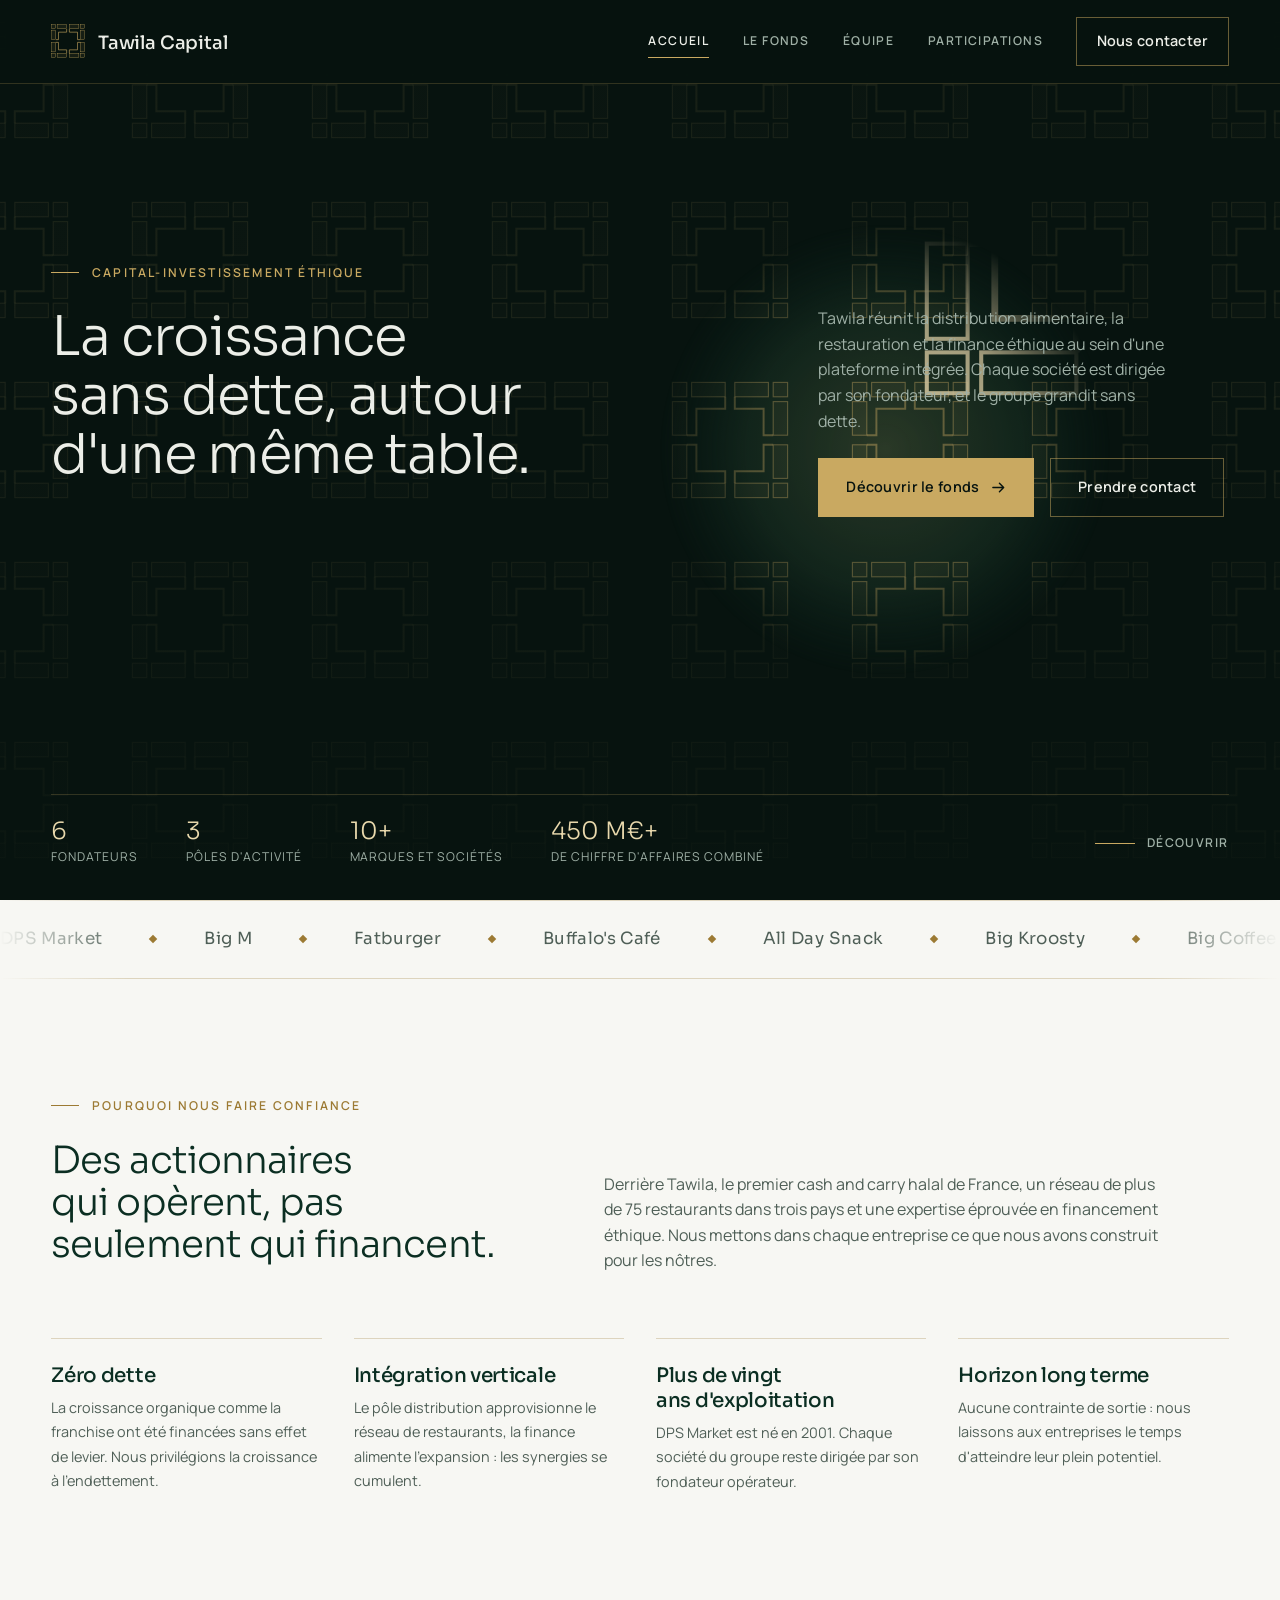
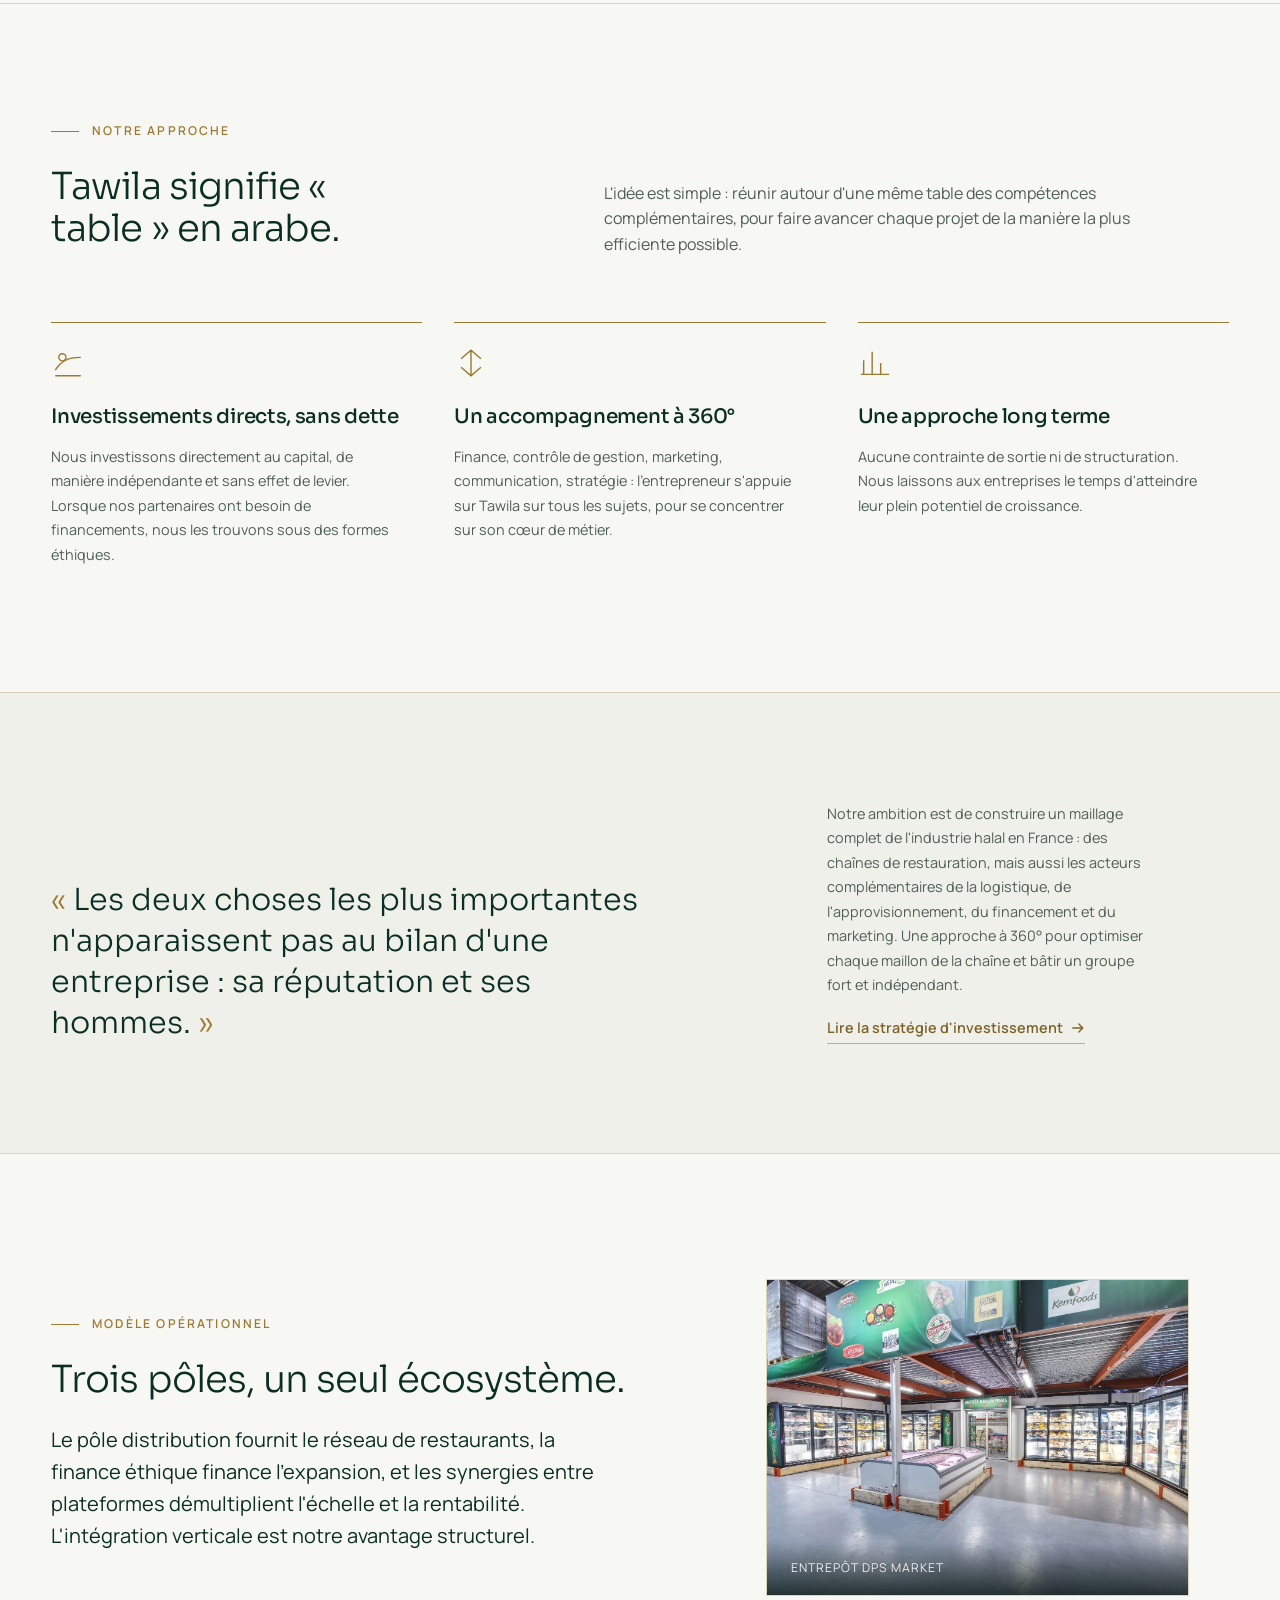
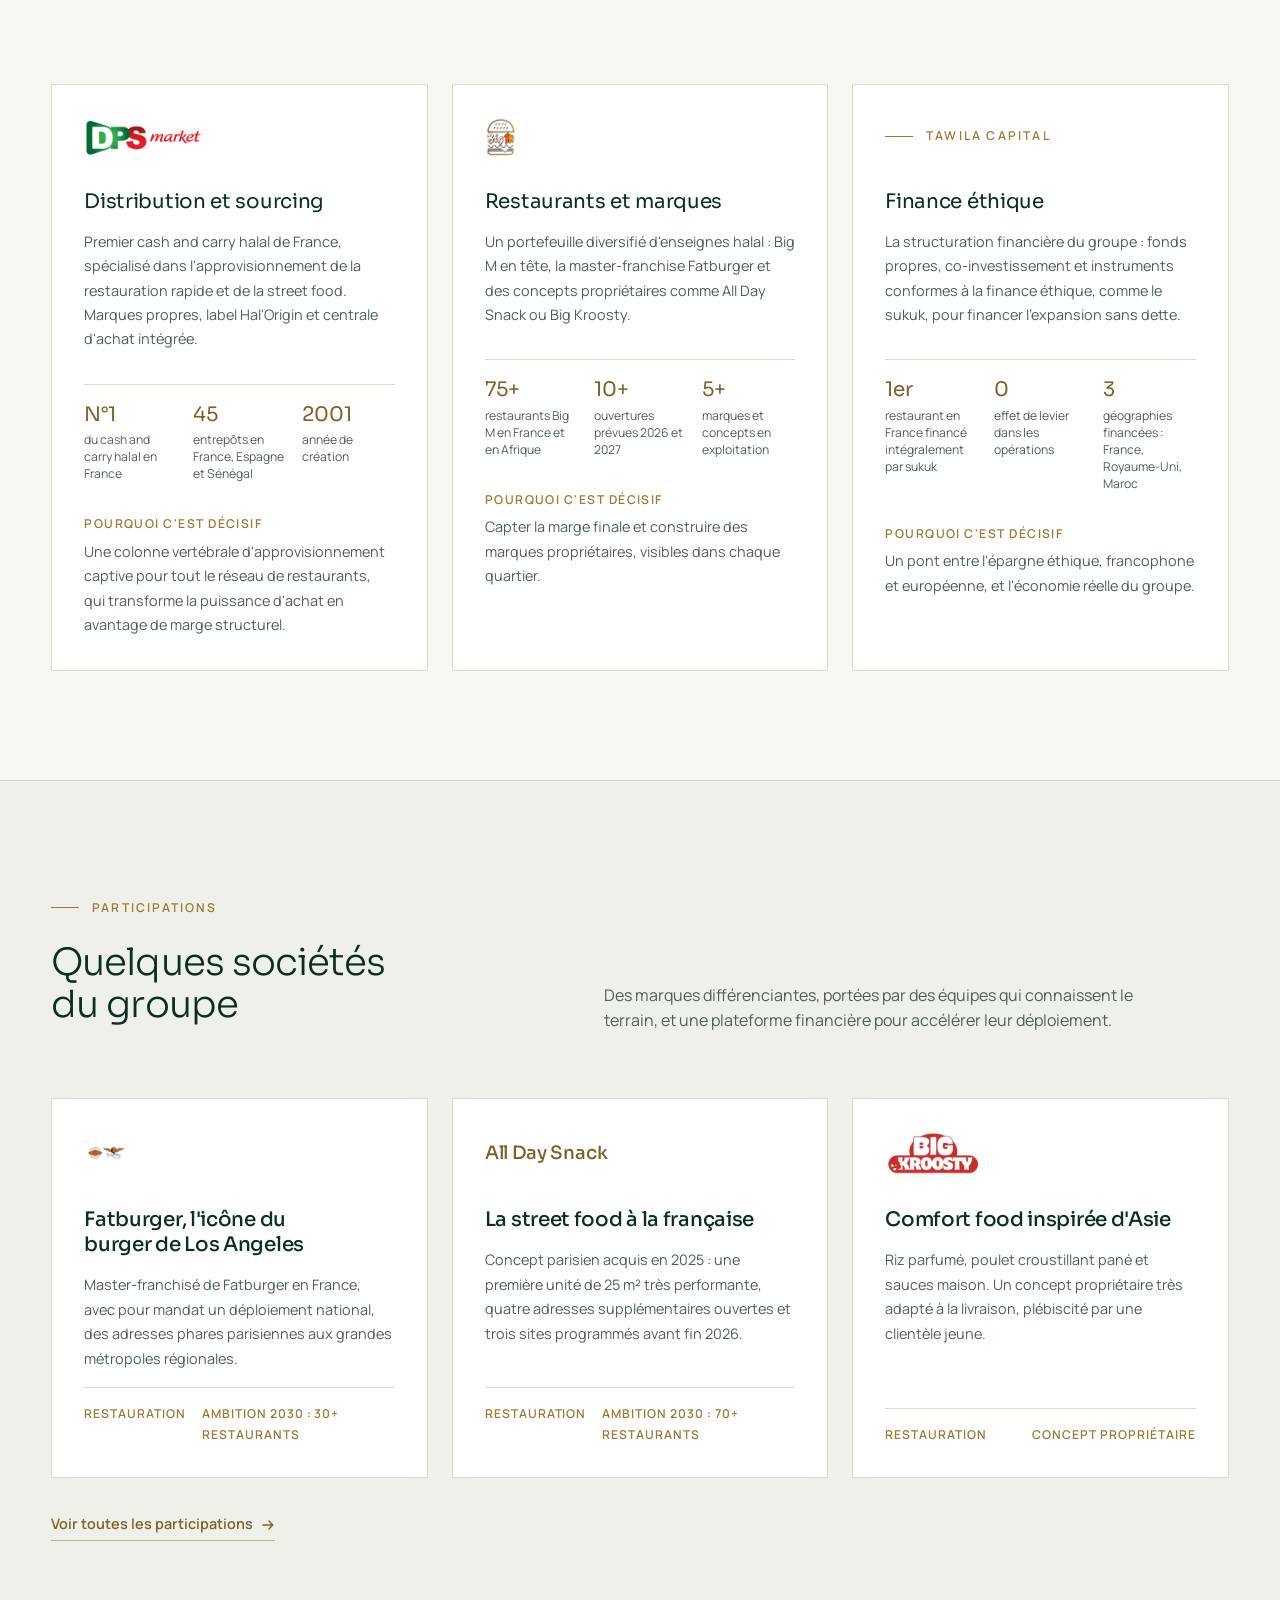
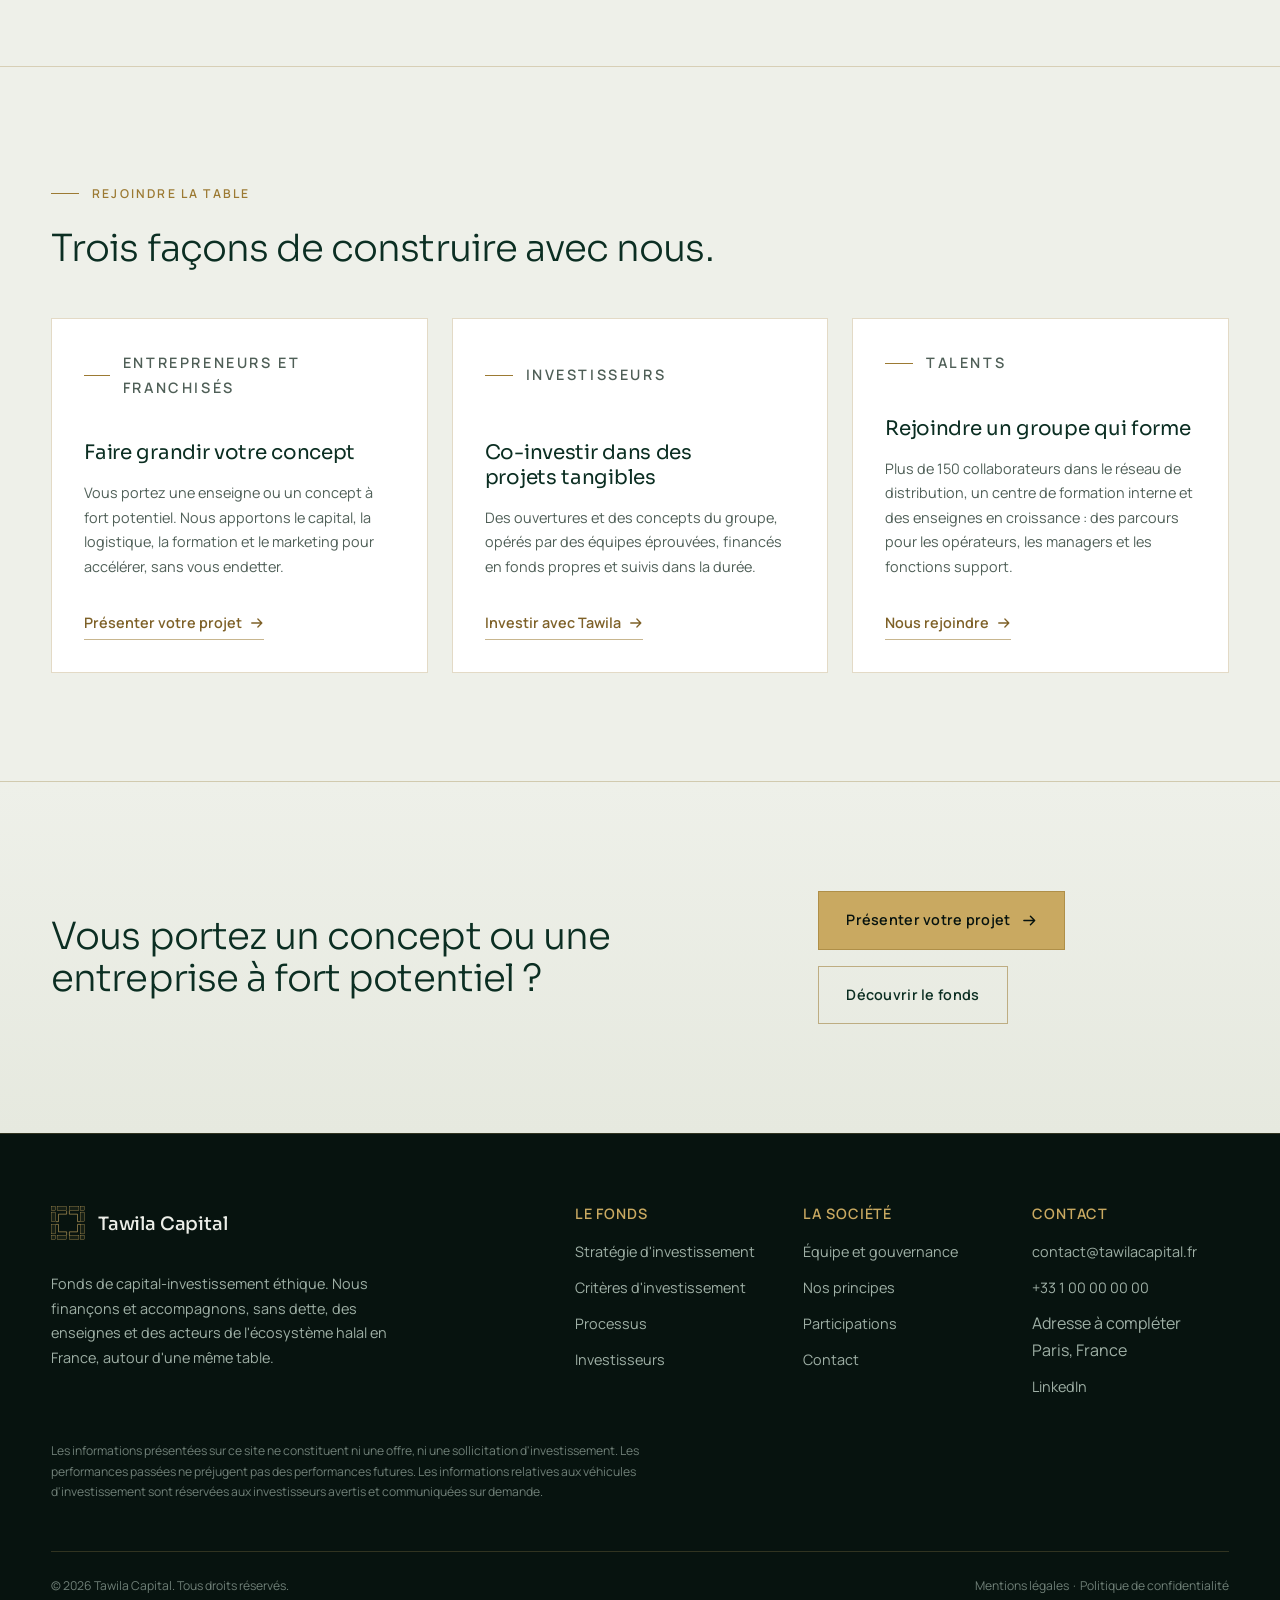
==== commit 166efa9f: "Retrait de Hoxon, Tacos Lab et Koboon ; section Leadership avec les six fondateurs Co-Authored-By: C" ====
--- a/site/index.html
+++ b/site/index.html
@@ -5,7 +5,7 @@
   <meta name="viewport" content="width=device-width, initial-scale=1">
   <!-- SEO : titre et description (à reporter dans Rank Math / Yoast sous WordPress) -->
   <title>Tawila Capital | Groupe intégré distribution, restauration, finance éthique</title>
-  <meta name="description" content="Tawila Capital réunit distribution alimentaire (DPS Market), restauration (Big M, Fatburger) et finance éthique (Hoxon) dans une plateforme halal intégrée, financée sans dette. Six fondateurs, trois pôles, plus de dix marques.">
+  <meta name="description" content="Tawila Capital réunit distribution alimentaire (DPS Market), restauration (Big M, Fatburger) et finance éthique dans une plateforme halal intégrée, financée sans dette. Six fondateurs, trois pôles, plus de dix marques.">
   <meta name="robots" content="index, follow, max-image-preview:large, max-snippet:-1, max-video-preview:-1">
   <meta name="author" content="Tawila Capital">
   <meta name="theme-color" content="#07130f">
@@ -18,7 +18,7 @@
   <meta property="og:site_name" content="Tawila Capital">
   <meta property="og:locale" content="fr_FR">
   <meta property="og:title" content="Tawila Capital | Groupe intégré distribution, restauration, finance éthique">
-  <meta property="og:description" content="Tawila Capital réunit distribution alimentaire (DPS Market), restauration (Big M, Fatburger) et finance éthique (Hoxon) dans une plateforme halal intégrée, financée sans dette. Six fondateurs, trois pôles, plus de dix marques.">
+  <meta property="og:description" content="Tawila Capital réunit distribution alimentaire (DPS Market), restauration (Big M, Fatburger) et finance éthique dans une plateforme halal intégrée, financée sans dette. Six fondateurs, trois pôles, plus de dix marques.">
   <meta property="og:url" content="https://www.tawilacapital.fr/">
   <meta property="og:image" content="https://www.tawilacapital.fr/assets/img/og-image.png">
   <meta property="og:image:width" content="1200">
@@ -28,7 +28,7 @@
   <!-- Twitter / X -->
   <meta name="twitter:card" content="summary_large_image">
   <meta name="twitter:title" content="Tawila Capital | Groupe intégré distribution, restauration, finance éthique">
-  <meta name="twitter:description" content="Tawila Capital réunit distribution alimentaire (DPS Market), restauration (Big M, Fatburger) et finance éthique (Hoxon) dans une plateforme halal intégrée, financée sans dette. Six fondateurs, trois pôles, plus de dix marques.">
+  <meta name="twitter:description" content="Tawila Capital réunit distribution alimentaire (DPS Market), restauration (Big M, Fatburger) et finance éthique dans une plateforme halal intégrée, financée sans dette. Six fondateurs, trois pôles, plus de dix marques.">
   <meta name="twitter:image" content="https://www.tawilacapital.fr/assets/img/og-image.png">
 
   <!-- Icônes -->
@@ -159,7 +159,7 @@
   <!-- Bandeau des marques de l'écosystème (défilement lent, en pause au survol) -->
   <div class="ecosystem" aria-label="Marques de l'écosystème Tawila">
     <ul class="ecosystem__track">
-      <li>DPS Market</li><li>Big M</li><li>Hoxon</li><li>Fatburger</li><li>Buffalo's Café</li><li>All Day Snack</li><li>Big Kroosty</li><li>Koboon</li><li>Tacos Lab</li><li>Big Coffee</li><li>Crispy Joe</li><li>Crispy Mom</li><li>The Follow Movement</li><li>DPS Market</li><li>Big M</li><li>Hoxon</li><li>Fatburger</li><li>Buffalo's Café</li><li>All Day Snack</li><li>Big Kroosty</li><li>Koboon</li><li>Tacos Lab</li><li>Big Coffee</li><li>Crispy Joe</li><li>Crispy Mom</li><li>The Follow Movement</li>
+      <li>DPS Market</li><li>Big M</li><li>Fatburger</li><li>Buffalo's Café</li><li>All Day Snack</li><li>Big Kroosty</li><li>Big Coffee</li><li>Crispy Joe</li><li>Crispy Mom</li><li>NOXX</li><li>UFT</li><li>The Follow Movement</li><li>DPS Market</li><li>Big M</li><li>Fatburger</li><li>Buffalo's Café</li><li>All Day Snack</li><li>Big Kroosty</li><li>Big Coffee</li><li>Crispy Joe</li><li>Crispy Mom</li><li>NOXX</li><li>UFT</li><li>The Follow Movement</li>
     </ul>
   </div>
 
@@ -170,7 +170,7 @@
           <p class="eyebrow">Pourquoi nous faire confiance</p>
           <h2 id="confiance-titre">Des actionnaires qui opèrent, pas seulement qui financent.</h2>
         </div>
-        <p class="lead">Derrière Tawila, le premier cash and carry halal de France, un réseau de plus de 75 restaurants dans trois pays et une plateforme de finance éthique en cours d'agrément. Nous mettons dans chaque entreprise ce que nous avons construit pour les nôtres.</p>
+        <p class="lead">Derrière Tawila, le premier cash and carry halal de France, un réseau de plus de 75 restaurants dans trois pays et une expertise éprouvée en financement éthique. Nous mettons dans chaque entreprise ce que nous avons construit pour les nôtres.</p>
       </div>
       <ul class="trust reveal">
         <li><h3>Zéro dette</h3><p>La croissance organique comme la franchise ont été financées sans effet de levier. Nous privilégions la croissance à l'endettement.</p></li>
@@ -260,16 +260,15 @@
           <p class="pole__why">Capter la marge finale et construire des marques propriétaires, visibles dans chaque quartier.</p>
         </article>
         <article class="pole reveal" data-delay="2">
-          <div class="pole__logo"><img src="assets/img/marques/hoxon.png" alt="Hoxon" height="40" loading="lazy"></div>
+          <div class="pole__logo"><span class="eyebrow" style="margin:0">Tawila Capital</span></div>
           <h3>Finance éthique</h3>
-          <p>Hoxon, première plateforme d'investissement participatif conforme à la finance éthique en Europe, en cours d'agrément PSFP, avec trois verticales : immobilier, capital-investissement et marché secondaire.</p>
+          <p>La structuration financière du groupe : fonds propres, co-investissement et instruments conformes à la finance éthique, comme le sukuk, pour financer l'expansion sans dette.</p>
           <ul class="pole__facts">
-            <li><strong>PSFP</strong>agrément européen en cours</li>
-            <li><strong>IFAAS</strong>certification charia obtenue</li>
-            <li><strong>3</strong>verticales complémentaires</li>
+            <li><strong>1er</strong>restaurant en France financé intégralement par sukuk</li>
+            <li><strong>0</strong>effet de levier dans les opérations</li>
+            <li><strong>3</strong>géographies financées : France, Royaume-Uni, Maroc</li>
           </ul>
-          <p class="pole__why">Un pont régulé entre l'épargne francophone, européenne et des pays à majorité musulmane et l'économie réelle du groupe.</p>
-        </article>
+          <p class="pole__why">Un pont entre l'épargne éthique, francophone et européenne, et l'économie réelle du groupe.</p>
       </div>
     </div>
   </section>
@@ -283,7 +282,7 @@
       <div class="portfolio">
         <article class="holding reveal"><div class="holding__logo"><img src="assets/img/marques/fatburger-buffalos.png" alt="Fatburger et Buffalo's Café" height="44" loading="lazy"></div><h3>Fatburger, l'icône du burger de Los Angeles</h3><p>Master-franchisé de Fatburger en France, avec pour mandat un déploiement national, des adresses phares parisiennes aux grandes métropoles régionales.</p><div class="holding__meta"><span>Restauration</span><span>Ambition 2030 : 30+ restaurants</span></div></article>
         <article class="holding reveal" data-delay="1"><div class="holding__logo">All Day Snack</div><h3>La street food à la française</h3><p>Concept parisien acquis en 2025 : une première unité de 25 m² très performante, quatre adresses supplémentaires ouvertes et trois sites programmés avant fin 2026.</p><div class="holding__meta"><span>Restauration</span><span>Ambition 2030 : 70+ restaurants</span></div></article>
-        <article class="holding reveal" data-delay="2"><div class="holding__logo"><img src="assets/img/marques/hoxon.png" alt="Hoxon" height="44" loading="lazy"></div><h3>La finance éthique régulée</h3><p>Plateforme d'investissement conforme à la finance éthique, certifiée IFAAS, agrément PSFP en cours. Lancement visé fin 2026.</p><div class="holding__meta"><span>Finance</span><span>Ambition 2030 : plateforme de référence</span></div></article>
+        <article class="holding reveal" data-delay="2"><div class="holding__logo"><img src="assets/img/marques/big-kroosty.jpg" alt="Big Kroosty" height="44" loading="lazy"></div><h3>Comfort food inspirée d'Asie</h3><p>Riz parfumé, poulet croustillant pané et sauces maison. Un concept propriétaire très adapté à la livraison, plébiscité par une clientèle jeune.</p><div class="holding__meta"><span>Restauration</span><span>Concept propriétaire</span></div></article>
       </div>
       <p style="margin-top: var(--s-4)"><a class="link" href="participations.html">Voir toutes les participations <svg viewBox="0 0 16 16" aria-hidden="true" fill="none" stroke="currentColor" stroke-width="1.5" stroke-linecap="round" stroke-linejoin="round"><path d="M2 8h11M9 3.5 13.5 8 9 12.5"/></svg></a></p>
     </div>
--- a/site/assets/css/style.css
+++ b/site/assets/css/style.css
@@ -1,6 +1,7 @@
 /* =========================================================
-   TAWILA CAPITAL — Feuille de style principale (thème sombre)
-   Vert nuit, or, typographie Cormorant Garamond + Manrope.
+   TAWILA CAPITAL — Feuille de style principale
+   Contenu clair, en-tête / héros / pied de page vert nuit, or en accent.
+   Typographie Sora (titres) + Manrope (texte).
    Modifiez les variables ci-dessous : tout le site suit.
    ========================================================= */
 
@@ -471,3 +472,5 @@
 .logos img { height: 40px; width: auto; opacity: 0.85; transition: opacity 300ms; }
 .logos img:hover { opacity: 1; }
 .member__photo img { width: 100%; height: 100%; object-fit: cover; }
+.poles--2 { grid-template-columns: repeat(2, 1fr); }
+@media (max-width: 900px) { .poles--2 { grid-template-columns: 1fr; } }
